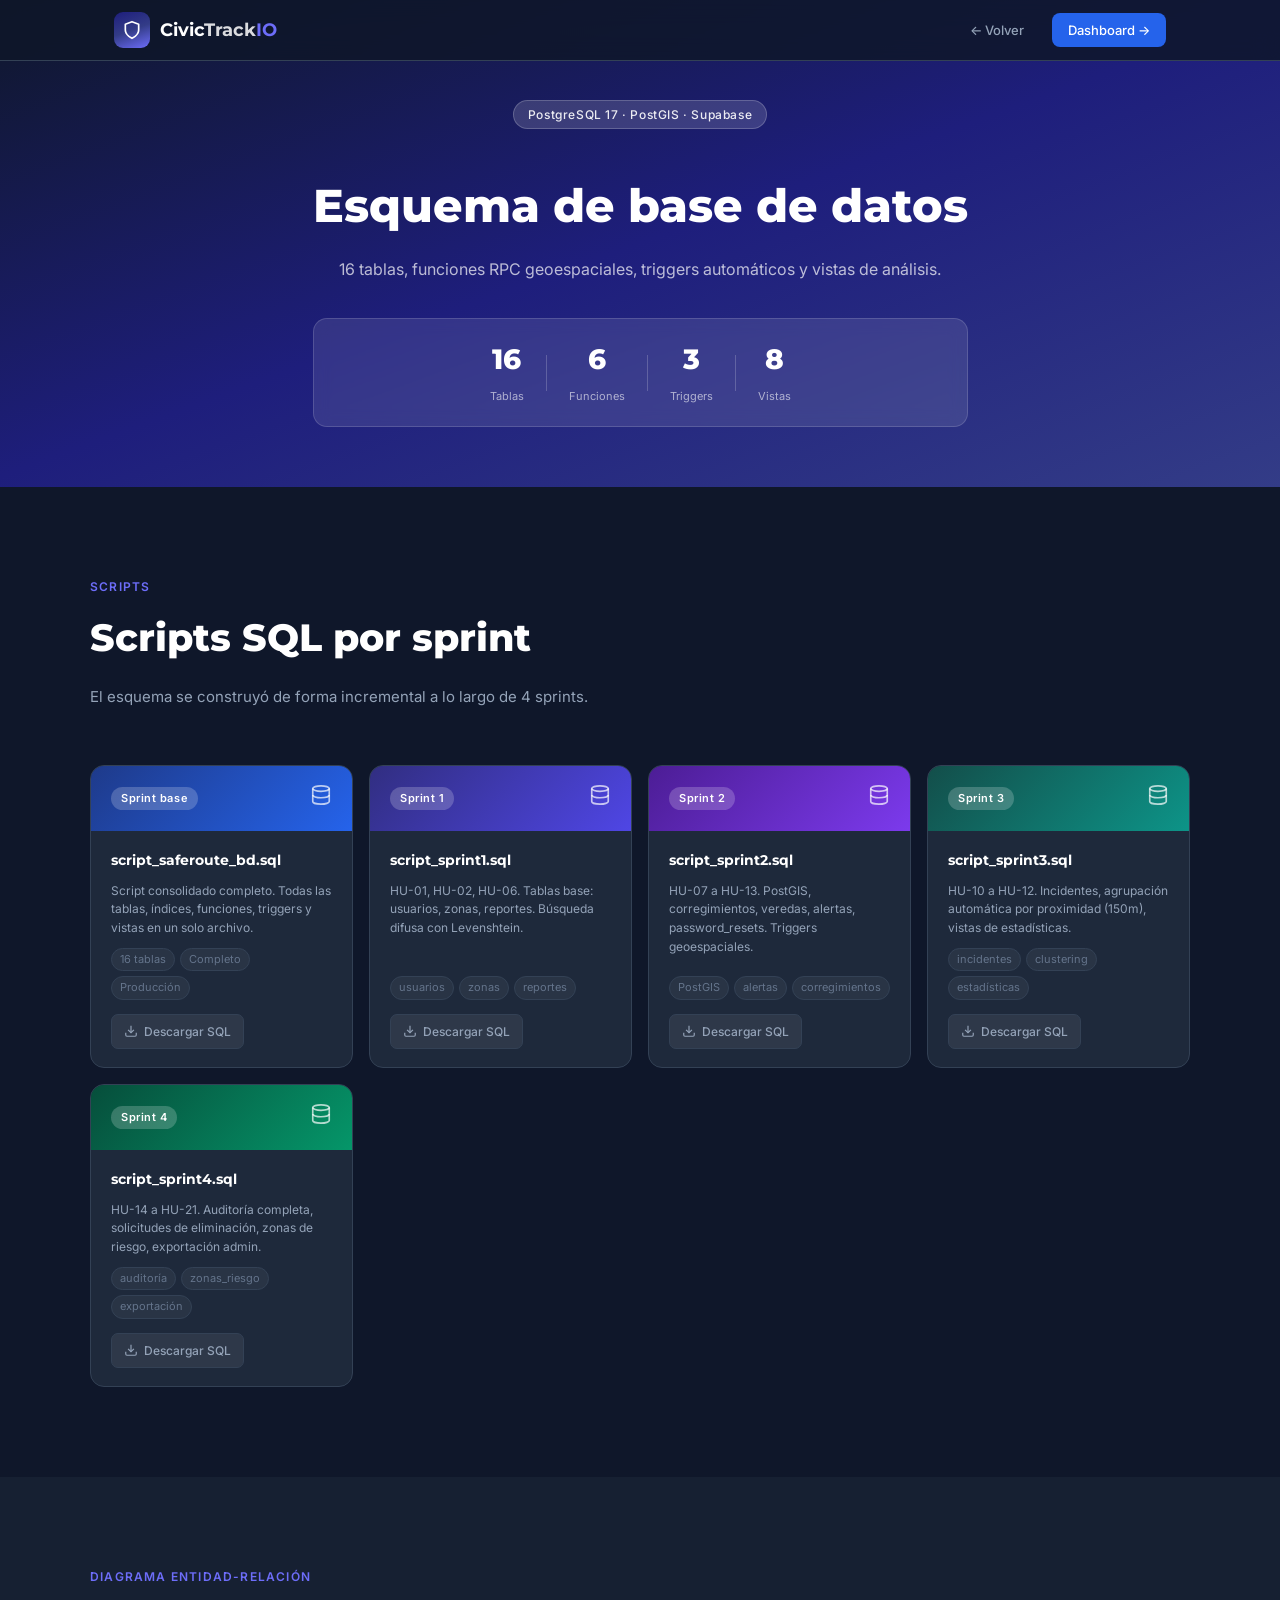
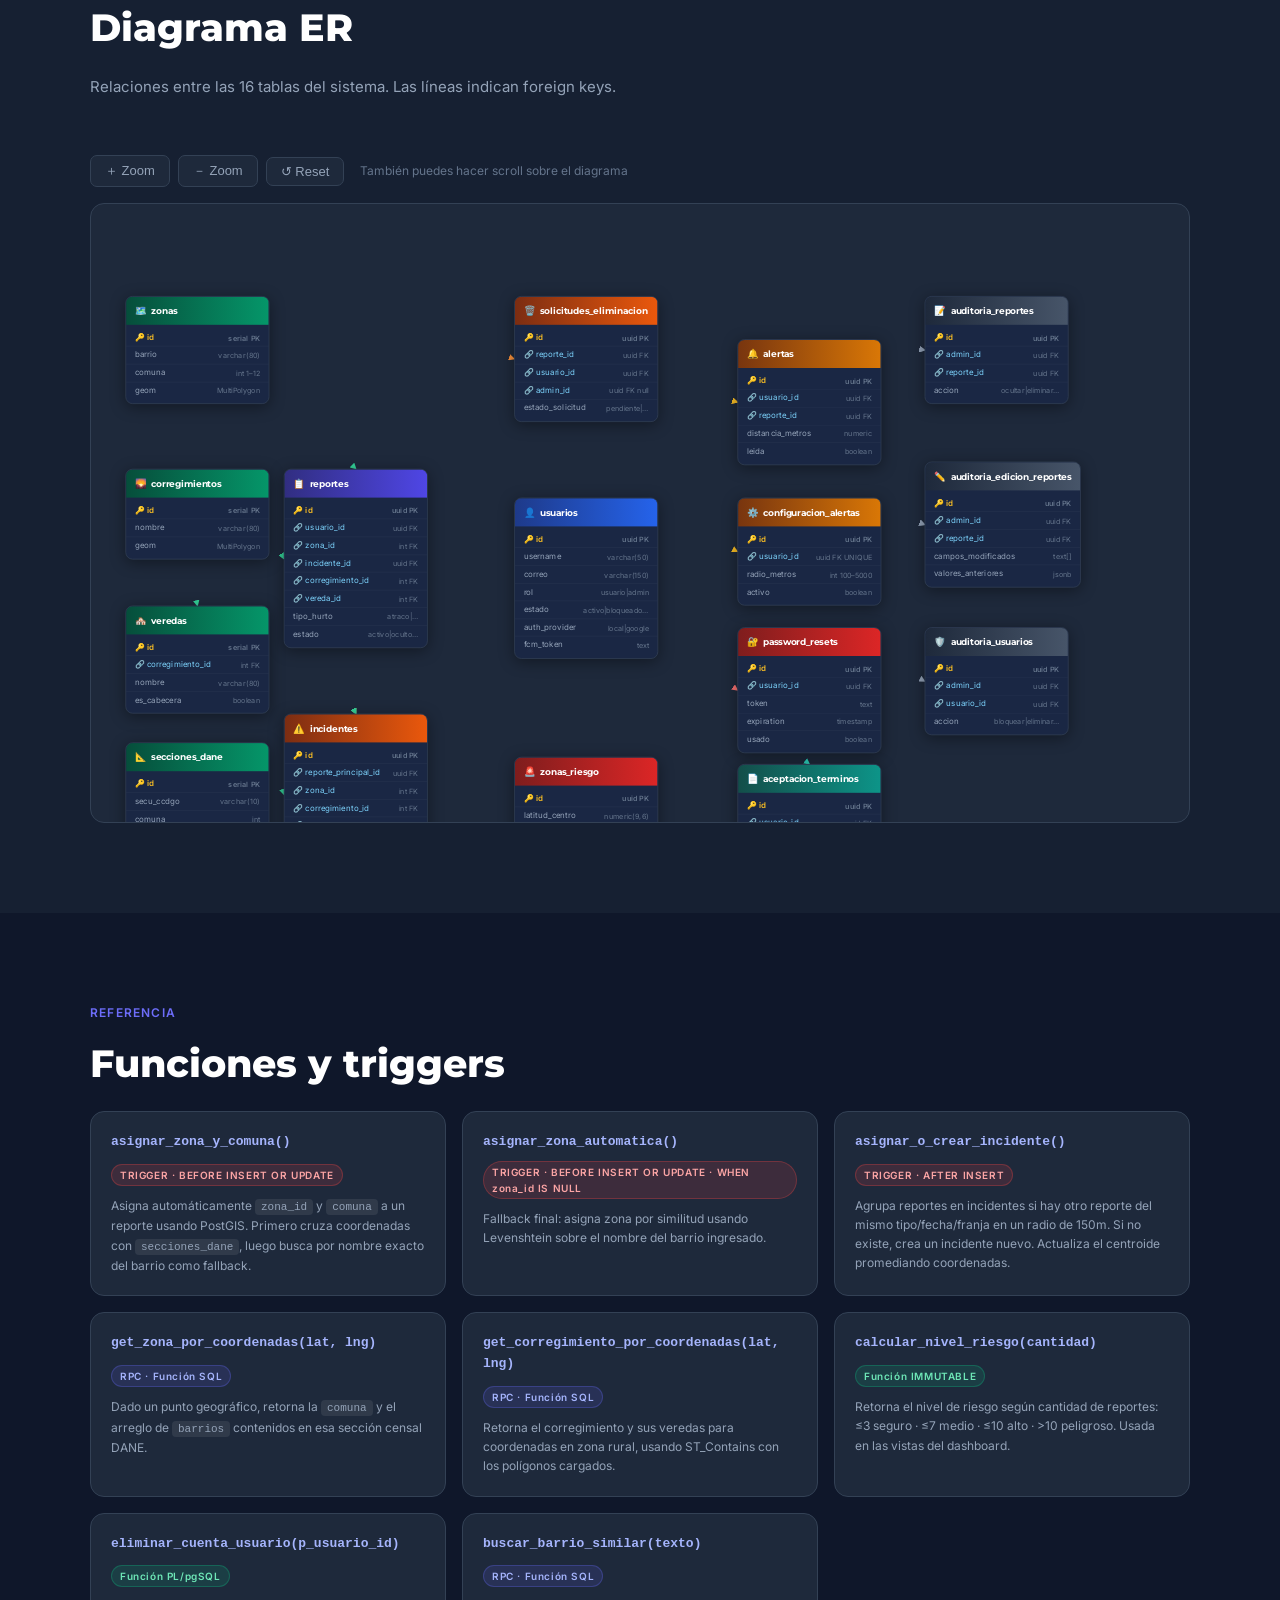
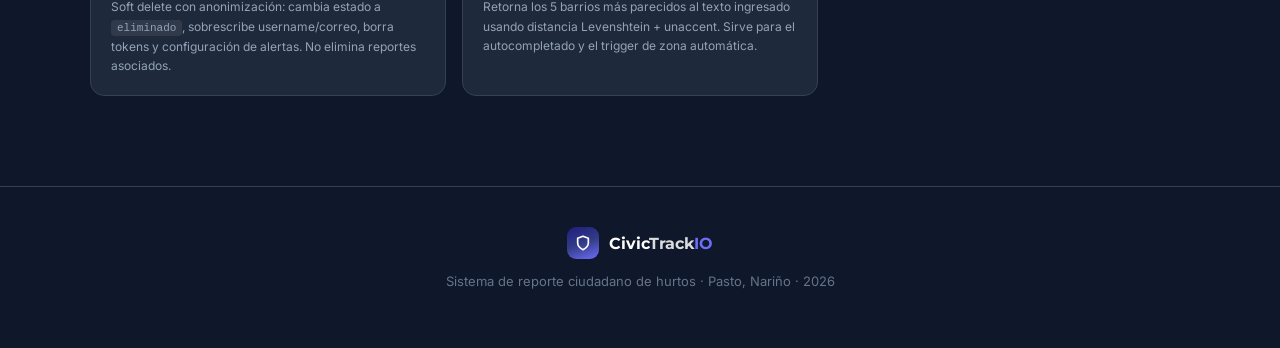
==== docs-site/db.html @ 42d25473 "Se realiza una página para documentación y manuales." ====
<!DOCTYPE html>
<html lang="es">
<head>
  <meta charset="UTF-8" />
  <meta name="viewport" content="width=device-width, initial-scale=1.0" />
  <title>Base de datos · CivicTrackIO</title>
  <link rel="preconnect" href="https://fonts.googleapis.com" />
  <link rel="preconnect" href="https://fonts.gstatic.com" crossorigin />
  <link href="https://fonts.googleapis.com/css2?family=Inter:wght@300;400;500;600;700&family=Montserrat:wght@600;700;800&display=swap" rel="stylesheet" />
  <link rel="stylesheet" href="style.css" />
  <link rel="stylesheet" href="db.css" />
</head>
<body>

  <nav class="nav">
    <div class="nav-inner">
      <div class="nav-brand">
        <div class="nav-logo-circle">
          <svg width="20" height="20" viewBox="0 0 24 24" fill="none" stroke="#fff" stroke-width="2" stroke-linecap="round" stroke-linejoin="round">
            <path d="M12 22s8-4 8-10V5l-8-3-8 3v7c0 6 8 10 8 10z"/>
          </svg>
        </div>
        <span class="nav-name">Civic<span class="nav-name-accent">Track</span><span class="nav-name-io">IO</span></span>
      </div>
      <div class="nav-links">
        <a href="index.html">← Volver</a>
        <a href="https://civictrackio.com" target="_blank" class="nav-btn">Dashboard →</a>
      </div>
    </div>
  </nav>

  <!-- HERO -->
  <section class="db-hero">
    <div class="db-hero-inner">
      <div class="hero-badge">PostgreSQL 17 · PostGIS · Supabase</div>
      <h1 class="db-hero-title">Esquema de base de datos</h1>
      <p class="db-hero-sub">16 tablas, funciones RPC geoespaciales, triggers automáticos y vistas de análisis.</p>
      <div class="db-hero-stats">
        <div class="db-stat"><span class="db-stat-num">16</span><span class="db-stat-label">Tablas</span></div>
        <div class="db-stat-div"></div>
        <div class="db-stat"><span class="db-stat-num">6</span><span class="db-stat-label">Funciones</span></div>
        <div class="db-stat-div"></div>
        <div class="db-stat"><span class="db-stat-num">3</span><span class="db-stat-label">Triggers</span></div>
        <div class="db-stat-div"></div>
        <div class="db-stat"><span class="db-stat-num">8</span><span class="db-stat-label">Vistas</span></div>
      </div>
    </div>
  </section>

  <!-- SCRIPTS SQL -->
  <section class="section">
    <div class="section-inner">
      <div class="section-label">Scripts</div>
      <h2 class="section-title">Scripts SQL por sprint</h2>
      <p class="section-sub">El esquema se construyó de forma incremental a lo largo de 4 sprints.</p>
      <div class="sql-grid">

        <div class="sql-card">
          <div class="sql-card-header sql-header-blue">
            <div class="sql-sprint-badge">Sprint base</div>
            <div class="sql-icon">
              <svg width="22" height="22" viewBox="0 0 24 24" fill="none" stroke="currentColor" stroke-width="1.8"><ellipse cx="12" cy="5" rx="9" ry="3"/><path d="M21 12c0 1.66-4 3-9 3s-9-1.34-9-3"/><path d="M3 5v14c0 1.66 4 3 9 3s9-1.34 9-3V5"/></svg>
            </div>
          </div>
          <div class="sql-card-body">
            <div class="sql-title">script_saferoute_bd.sql</div>
            <div class="sql-desc">Script consolidado completo. Todas las tablas, índices, funciones, triggers y vistas en un solo archivo.</div>
            <div class="sql-tags"><span>16 tablas</span><span>Completo</span><span>Producción</span></div>
            <a href="sql/script_saferoute_bd.sql" download class="sql-dl-btn">
              <svg width="14" height="14" viewBox="0 0 24 24" fill="none" stroke="currentColor" stroke-width="2"><path d="M21 15v4a2 2 0 0 1-2 2H5a2 2 0 0 1-2-2v-4"/><polyline points="7 10 12 15 17 10"/><line x1="12" y1="15" x2="12" y2="3"/></svg>
              Descargar SQL
            </a>
          </div>
        </div>

        <div class="sql-card">
          <div class="sql-card-header sql-header-indigo">
            <div class="sql-sprint-badge">Sprint 1</div>
            <div class="sql-icon">
              <svg width="22" height="22" viewBox="0 0 24 24" fill="none" stroke="currentColor" stroke-width="1.8"><ellipse cx="12" cy="5" rx="9" ry="3"/><path d="M21 12c0 1.66-4 3-9 3s-9-1.34-9-3"/><path d="M3 5v14c0 1.66 4 3 9 3s9-1.34 9-3V5"/></svg>
            </div>
          </div>
          <div class="sql-card-body">
            <div class="sql-title">script_sprint1.sql</div>
            <div class="sql-desc">HU-01, HU-02, HU-06. Tablas base: usuarios, zonas, reportes. Búsqueda difusa con Levenshtein.</div>
            <div class="sql-tags"><span>usuarios</span><span>zonas</span><span>reportes</span></div>
            <a href="sql/script_sprint1.sql" download class="sql-dl-btn">
              <svg width="14" height="14" viewBox="0 0 24 24" fill="none" stroke="currentColor" stroke-width="2"><path d="M21 15v4a2 2 0 0 1-2 2H5a2 2 0 0 1-2-2v-4"/><polyline points="7 10 12 15 17 10"/><line x1="12" y1="15" x2="12" y2="3"/></svg>
              Descargar SQL
            </a>
          </div>
        </div>

        <div class="sql-card">
          <div class="sql-card-header sql-header-violet">
            <div class="sql-sprint-badge">Sprint 2</div>
            <div class="sql-icon">
              <svg width="22" height="22" viewBox="0 0 24 24" fill="none" stroke="currentColor" stroke-width="1.8"><ellipse cx="12" cy="5" rx="9" ry="3"/><path d="M21 12c0 1.66-4 3-9 3s-9-1.34-9-3"/><path d="M3 5v14c0 1.66 4 3 9 3s9-1.34 9-3V5"/></svg>
            </div>
          </div>
          <div class="sql-card-body">
            <div class="sql-title">script_sprint2.sql</div>
            <div class="sql-desc">HU-07 a HU-13. PostGIS, corregimientos, veredas, alertas, password_resets. Triggers geoespaciales.</div>
            <div class="sql-tags"><span>PostGIS</span><span>alertas</span><span>corregimientos</span></div>
            <a href="sql/script_sprint2.sql" download class="sql-dl-btn">
              <svg width="14" height="14" viewBox="0 0 24 24" fill="none" stroke="currentColor" stroke-width="2"><path d="M21 15v4a2 2 0 0 1-2 2H5a2 2 0 0 1-2-2v-4"/><polyline points="7 10 12 15 17 10"/><line x1="12" y1="15" x2="12" y2="3"/></svg>
              Descargar SQL
            </a>
          </div>
        </div>

        <div class="sql-card">
          <div class="sql-card-header sql-header-teal">
            <div class="sql-sprint-badge">Sprint 3</div>
            <div class="sql-icon">
              <svg width="22" height="22" viewBox="0 0 24 24" fill="none" stroke="currentColor" stroke-width="1.8"><ellipse cx="12" cy="5" rx="9" ry="3"/><path d="M21 12c0 1.66-4 3-9 3s-9-1.34-9-3"/><path d="M3 5v14c0 1.66 4 3 9 3s9-1.34 9-3V5"/></svg>
            </div>
          </div>
          <div class="sql-card-body">
            <div class="sql-title">script_sprint3.sql</div>
            <div class="sql-desc">HU-10 a HU-12. Incidentes, agrupación automática por proximidad (150m), vistas de estadísticas.</div>
            <div class="sql-tags"><span>incidentes</span><span>clustering</span><span>estadísticas</span></div>
            <a href="sql/script_sprint3.sql" download class="sql-dl-btn">
              <svg width="14" height="14" viewBox="0 0 24 24" fill="none" stroke="currentColor" stroke-width="2"><path d="M21 15v4a2 2 0 0 1-2 2H5a2 2 0 0 1-2-2v-4"/><polyline points="7 10 12 15 17 10"/><line x1="12" y1="15" x2="12" y2="3"/></svg>
              Descargar SQL
            </a>
          </div>
        </div>

        <div class="sql-card">
          <div class="sql-card-header sql-header-green">
            <div class="sql-sprint-badge">Sprint 4</div>
            <div class="sql-icon">
              <svg width="22" height="22" viewBox="0 0 24 24" fill="none" stroke="currentColor" stroke-width="1.8"><ellipse cx="12" cy="5" rx="9" ry="3"/><path d="M21 12c0 1.66-4 3-9 3s-9-1.34-9-3"/><path d="M3 5v14c0 1.66 4 3 9 3s9-1.34 9-3V5"/></svg>
            </div>
          </div>
          <div class="sql-card-body">
            <div class="sql-title">script_sprint4.sql</div>
            <div class="sql-desc">HU-14 a HU-21. Auditoría completa, solicitudes de eliminación, zonas de riesgo, exportación admin.</div>
            <div class="sql-tags"><span>auditoría</span><span>zonas_riesgo</span><span>exportación</span></div>
            <a href="sql/script_sprint4.sql" download class="sql-dl-btn">
              <svg width="14" height="14" viewBox="0 0 24 24" fill="none" stroke="currentColor" stroke-width="2"><path d="M21 15v4a2 2 0 0 1-2 2H5a2 2 0 0 1-2-2v-4"/><polyline points="7 10 12 15 17 10"/><line x1="12" y1="15" x2="12" y2="3"/></svg>
              Descargar SQL
            </a>
          </div>
        </div>

      </div>
    </div>
  </section>

  <!-- DIAGRAMA ER -->
  <section class="section section-dark" id="diagrama">
    <div class="section-inner">
      <div class="section-label">Diagrama entidad-relación</div>
      <h2 class="section-title">Diagrama ER</h2>
      <p class="section-sub">Relaciones entre las 16 tablas del sistema. Las líneas indican foreign keys.</p>

      <div class="er-controls">
        <button class="er-btn" id="btn-zoom-in">＋ Zoom</button>
        <button class="er-btn" id="btn-zoom-out">－ Zoom</button>
        <button class="er-btn" id="btn-reset">↺ Reset</button>
        <span class="er-hint">También puedes hacer scroll sobre el diagrama</span>
      </div>

      <div class="er-viewport" id="er-viewport">
        <div class="er-canvas" id="er-canvas">

          <!-- SVG de relaciones (se dibuja desde JS) -->
          <svg class="er-svg" id="er-svg" width="1400" height="960"></svg>

          <!-- TABLAS -->

          <!-- usuarios (central) -->
          <div class="er-table" id="t-usuarios" style="left:560px;top:380px;">
            <div class="er-table-header er-blue">
              <span class="er-table-icon">👤</span>
              <span class="er-table-name">usuarios</span>
            </div>
            <div class="er-table-body">
              <div class="er-col er-pk">🔑 id <span class="er-type">uuid PK</span></div>
              <div class="er-col">username <span class="er-type">varchar(50)</span></div>
              <div class="er-col">correo <span class="er-type">varchar(150)</span></div>
              <div class="er-col">rol <span class="er-type">usuario|admin</span></div>
              <div class="er-col">estado <span class="er-type">activo|bloqueado…</span></div>
              <div class="er-col">auth_provider <span class="er-type">local|google</span></div>
              <div class="er-col">fcm_token <span class="er-type">text</span></div>
            </div>
          </div>

          <!-- reportes -->
          <div class="er-table" id="t-reportes" style="left:240px;top:340px;">
            <div class="er-table-header er-indigo">
              <span class="er-table-icon">📋</span>
              <span class="er-table-name">reportes</span>
            </div>
            <div class="er-table-body">
              <div class="er-col er-pk">🔑 id <span class="er-type">uuid PK</span></div>
              <div class="er-col er-fk">🔗 usuario_id <span class="er-type">uuid FK</span></div>
              <div class="er-col er-fk">🔗 zona_id <span class="er-type">int FK</span></div>
              <div class="er-col er-fk">🔗 incidente_id <span class="er-type">uuid FK</span></div>
              <div class="er-col er-fk">🔗 corregimiento_id <span class="er-type">int FK</span></div>
              <div class="er-col er-fk">🔗 vereda_id <span class="er-type">int FK</span></div>
              <div class="er-col">tipo_hurto <span class="er-type">atraco|…</span></div>
              <div class="er-col">estado <span class="er-type">activo|oculto…</span></div>
            </div>
          </div>

          <!-- zonas -->
          <div class="er-table" id="t-zonas" style="left:20px;top:100px;">
            <div class="er-table-header er-green">
              <span class="er-table-icon">🗺️</span>
              <span class="er-table-name">zonas</span>
            </div>
            <div class="er-table-body">
              <div class="er-col er-pk">🔑 id <span class="er-type">serial PK</span></div>
              <div class="er-col">barrio <span class="er-type">varchar(80)</span></div>
              <div class="er-col">comuna <span class="er-type">int 1–12</span></div>
              <div class="er-col">geom <span class="er-type">MultiPolygon</span></div>
            </div>
          </div>

          <!-- corregimientos -->
          <div class="er-table" id="t-corregimientos" style="left:20px;top:340px;">
            <div class="er-table-header er-green">
              <span class="er-table-icon">🌄</span>
              <span class="er-table-name">corregimientos</span>
            </div>
            <div class="er-table-body">
              <div class="er-col er-pk">🔑 id <span class="er-type">serial PK</span></div>
              <div class="er-col">nombre <span class="er-type">varchar(80)</span></div>
              <div class="er-col">geom <span class="er-type">MultiPolygon</span></div>
            </div>
          </div>

          <!-- veredas -->
          <div class="er-table" id="t-veredas" style="left:20px;top:530px;">
            <div class="er-table-header er-green">
              <span class="er-table-icon">🏘️</span>
              <span class="er-table-name">veredas</span>
            </div>
            <div class="er-table-body">
              <div class="er-col er-pk">🔑 id <span class="er-type">serial PK</span></div>
              <div class="er-col er-fk">🔗 corregimiento_id <span class="er-type">int FK</span></div>
              <div class="er-col">nombre <span class="er-type">varchar(80)</span></div>
              <div class="er-col">es_cabecera <span class="er-type">boolean</span></div>
            </div>
          </div>

          <!-- secciones_dane -->
          <div class="er-table" id="t-secciones" style="left:20px;top:720px;">
            <div class="er-table-header er-green">
              <span class="er-table-icon">📐</span>
              <span class="er-table-name">secciones_dane</span>
            </div>
            <div class="er-table-body">
              <div class="er-col er-pk">🔑 id <span class="er-type">serial PK</span></div>
              <div class="er-col">secu_ccdgo <span class="er-type">varchar(10)</span></div>
              <div class="er-col">comuna <span class="er-type">int</span></div>
              <div class="er-col">geom <span class="er-type">MultiPolygon</span></div>
            </div>
          </div>

          <!-- incidentes -->
          <div class="er-table" id="t-incidentes" style="left:240px;top:680px;">
            <div class="er-table-header er-orange">
              <span class="er-table-icon">⚠️</span>
              <span class="er-table-name">incidentes</span>
            </div>
            <div class="er-table-body">
              <div class="er-col er-pk">🔑 id <span class="er-type">uuid PK</span></div>
              <div class="er-col er-fk">🔗 reporte_principal_id <span class="er-type">uuid FK</span></div>
              <div class="er-col er-fk">🔗 zona_id <span class="er-type">int FK</span></div>
              <div class="er-col er-fk">🔗 corregimiento_id <span class="er-type">int FK</span></div>
              <div class="er-col er-fk">🔗 vereda_id <span class="er-type">int FK</span></div>
              <div class="er-col">tipo_hurto <span class="er-type">varchar(30)</span></div>
              <div class="er-col">cantidad_reportes <span class="er-type">int</span></div>
            </div>
          </div>

          <!-- alertas -->
          <div class="er-table" id="t-alertas" style="left:870px;top:160px;">
            <div class="er-table-header er-yellow">
              <span class="er-table-icon">🔔</span>
              <span class="er-table-name">alertas</span>
            </div>
            <div class="er-table-body">
              <div class="er-col er-pk">🔑 id <span class="er-type">uuid PK</span></div>
              <div class="er-col er-fk">🔗 usuario_id <span class="er-type">uuid FK</span></div>
              <div class="er-col er-fk">🔗 reporte_id <span class="er-type">uuid FK</span></div>
              <div class="er-col">distancia_metros <span class="er-type">numeric</span></div>
              <div class="er-col">leida <span class="er-type">boolean</span></div>
            </div>
          </div>

          <!-- configuracion_alertas -->
          <div class="er-table" id="t-config-alertas" style="left:870px;top:380px;">
            <div class="er-table-header er-yellow">
              <span class="er-table-icon">⚙️</span>
              <span class="er-table-name">configuracion_alertas</span>
            </div>
            <div class="er-table-body">
              <div class="er-col er-pk">🔑 id <span class="er-type">uuid PK</span></div>
              <div class="er-col er-fk">🔗 usuario_id <span class="er-type">uuid FK UNIQUE</span></div>
              <div class="er-col">radio_metros <span class="er-type">int 100–5000</span></div>
              <div class="er-col">activo <span class="er-type">boolean</span></div>
            </div>
          </div>

          <!-- password_resets -->
          <div class="er-table" id="t-pw-resets" style="left:870px;top:560px;">
            <div class="er-table-header er-red">
              <span class="er-table-icon">🔐</span>
              <span class="er-table-name">password_resets</span>
            </div>
            <div class="er-table-body">
              <div class="er-col er-pk">🔑 id <span class="er-type">uuid PK</span></div>
              <div class="er-col er-fk">🔗 usuario_id <span class="er-type">uuid FK</span></div>
              <div class="er-col">token <span class="er-type">text</span></div>
              <div class="er-col">expiration <span class="er-type">timestamp</span></div>
              <div class="er-col">usado <span class="er-type">boolean</span></div>
            </div>
          </div>

          <!-- auditoria_reportes -->
          <div class="er-table" id="t-audit-rep" style="left:1130px;top:100px;">
            <div class="er-table-header er-gray">
              <span class="er-table-icon">📝</span>
              <span class="er-table-name">auditoria_reportes</span>
            </div>
            <div class="er-table-body">
              <div class="er-col er-pk">🔑 id <span class="er-type">uuid PK</span></div>
              <div class="er-col er-fk">🔗 admin_id <span class="er-type">uuid FK</span></div>
              <div class="er-col er-fk">🔗 reporte_id <span class="er-type">uuid FK</span></div>
              <div class="er-col">accion <span class="er-type">ocultar|eliminar…</span></div>
            </div>
          </div>

          <!-- auditoria_edicion_reportes -->
          <div class="er-table" id="t-audit-edit" style="left:1130px;top:330px;">
            <div class="er-table-header er-gray">
              <span class="er-table-icon">✏️</span>
              <span class="er-table-name">auditoria_edicion_reportes</span>
            </div>
            <div class="er-table-body">
              <div class="er-col er-pk">🔑 id <span class="er-type">uuid PK</span></div>
              <div class="er-col er-fk">🔗 admin_id <span class="er-type">uuid FK</span></div>
              <div class="er-col er-fk">🔗 reporte_id <span class="er-type">uuid FK</span></div>
              <div class="er-col">campos_modificados <span class="er-type">text[]</span></div>
              <div class="er-col">valores_anteriores <span class="er-type">jsonb</span></div>
            </div>
          </div>

          <!-- auditoria_usuarios -->
          <div class="er-table" id="t-audit-usr" style="left:1130px;top:560px;">
            <div class="er-table-header er-gray">
              <span class="er-table-icon">🛡️</span>
              <span class="er-table-name">auditoria_usuarios</span>
            </div>
            <div class="er-table-body">
              <div class="er-col er-pk">🔑 id <span class="er-type">uuid PK</span></div>
              <div class="er-col er-fk">🔗 admin_id <span class="er-type">uuid FK</span></div>
              <div class="er-col er-fk">🔗 usuario_id <span class="er-type">uuid FK</span></div>
              <div class="er-col">accion <span class="er-type">bloquear|eliminar…</span></div>
            </div>
          </div>

          <!-- zonas_riesgo -->
          <div class="er-table" id="t-zonas-riesgo" style="left:560px;top:740px;">
            <div class="er-table-header er-red">
              <span class="er-table-icon">🚨</span>
              <span class="er-table-name">zonas_riesgo</span>
            </div>
            <div class="er-table-body">
              <div class="er-col er-pk">🔑 id <span class="er-type">uuid PK</span></div>
              <div class="er-col">latitud_centro <span class="er-type">numeric(9,6)</span></div>
              <div class="er-col">longitud_centro <span class="er-type">numeric(9,6)</span></div>
              <div class="er-col">nivel_riesgo <span class="er-type">seguro|medio|alto…</span></div>
              <div class="er-col">cantidad_reportes <span class="er-type">int</span></div>
              <div class="er-col">radio <span class="er-type">int (metros)</span></div>
            </div>
          </div>

          <!-- solicitudes_eliminacion -->
          <div class="er-table" id="t-solicitudes" style="left:560px;top:100px;">
            <div class="er-table-header er-orange">
              <span class="er-table-icon">🗑️</span>
              <span class="er-table-name">solicitudes_eliminacion</span>
            </div>
            <div class="er-table-body">
              <div class="er-col er-pk">🔑 id <span class="er-type">uuid PK</span></div>
              <div class="er-col er-fk">🔗 reporte_id <span class="er-type">uuid FK</span></div>
              <div class="er-col er-fk">🔗 usuario_id <span class="er-type">uuid FK</span></div>
              <div class="er-col er-fk">🔗 admin_id <span class="er-type">uuid FK null</span></div>
              <div class="er-col">estado_solicitud <span class="er-type">pendiente|…</span></div>
            </div>
          </div>

          <!-- aceptacion_terminos -->
          <div class="er-table" id="t-terminos" style="left:870px;top:750px;">
            <div class="er-table-header er-teal">
              <span class="er-table-icon">📄</span>
              <span class="er-table-name">aceptacion_terminos</span>
            </div>
            <div class="er-table-body">
              <div class="er-col er-pk">🔑 id <span class="er-type">uuid PK</span></div>
              <div class="er-col er-fk">🔗 usuario_id <span class="er-type">uuid FK</span></div>
              <div class="er-col">version_terminos <span class="er-type">varchar(10)</span></div>
              <div class="er-col">ip_origen <span class="er-type">varchar(45)</span></div>
            </div>
          </div>

        </div><!-- /er-canvas -->
      </div><!-- /er-viewport -->

    </div>
  </section>

  <!-- TABLAS DETALLE -->
  <section class="section">
    <div class="section-inner">
      <div class="section-label">Referencia</div>
      <h2 class="section-title">Funciones y triggers</h2>
      <div class="fn-grid">

        <div class="fn-card">
          <div class="fn-name">asignar_zona_y_comuna()</div>
          <div class="fn-type fn-trigger">TRIGGER · BEFORE INSERT OR UPDATE</div>
          <div class="fn-desc">Asigna automáticamente <code>zona_id</code> y <code>comuna</code> a un reporte usando PostGIS. Primero cruza coordenadas con <code>secciones_dane</code>, luego busca por nombre exacto del barrio como fallback.</div>
        </div>

        <div class="fn-card">
          <div class="fn-name">asignar_zona_automatica()</div>
          <div class="fn-type fn-trigger">TRIGGER · BEFORE INSERT OR UPDATE · WHEN zona_id IS NULL</div>
          <div class="fn-desc">Fallback final: asigna zona por similitud usando Levenshtein sobre el nombre del barrio ingresado.</div>
        </div>

        <div class="fn-card">
          <div class="fn-name">asignar_o_crear_incidente()</div>
          <div class="fn-type fn-trigger">TRIGGER · AFTER INSERT</div>
          <div class="fn-desc">Agrupa reportes en incidentes si hay otro reporte del mismo tipo/fecha/franja en un radio de 150m. Si no existe, crea un incidente nuevo. Actualiza el centroide promediando coordenadas.</div>
        </div>

        <div class="fn-card">
          <div class="fn-name">get_zona_por_coordenadas(lat, lng)</div>
          <div class="fn-type fn-rpc">RPC · Función SQL</div>
          <div class="fn-desc">Dado un punto geográfico, retorna la <code>comuna</code> y el arreglo de <code>barrios</code> contenidos en esa sección censal DANE.</div>
        </div>

        <div class="fn-card">
          <div class="fn-name">get_corregimiento_por_coordenadas(lat, lng)</div>
          <div class="fn-type fn-rpc">RPC · Función SQL</div>
          <div class="fn-desc">Retorna el corregimiento y sus veredas para coordenadas en zona rural, usando ST_Contains con los polígonos cargados.</div>
        </div>

        <div class="fn-card">
          <div class="fn-name">calcular_nivel_riesgo(cantidad)</div>
          <div class="fn-type fn-util">Función IMMUTABLE</div>
          <div class="fn-desc">Retorna el nivel de riesgo según cantidad de reportes: ≤3 seguro · ≤7 medio · ≤10 alto · &gt;10 peligroso. Usada en las vistas del dashboard.</div>
        </div>

        <div class="fn-card">
          <div class="fn-name">eliminar_cuenta_usuario(p_usuario_id)</div>
          <div class="fn-type fn-util">Función PL/pgSQL</div>
          <div class="fn-desc">Soft delete con anonimización: cambia estado a <code>eliminado</code>, sobrescribe username/correo, borra tokens y configuración de alertas. No elimina reportes asociados.</div>
        </div>

        <div class="fn-card">
          <div class="fn-name">buscar_barrio_similar(texto)</div>
          <div class="fn-type fn-rpc">RPC · Función SQL</div>
          <div class="fn-desc">Retorna los 5 barrios más parecidos al texto ingresado usando distancia Levenshtein + unaccent. Sirve para el autocompletado y el trigger de zona automática.</div>
        </div>

      </div>
    </div>
  </section>

  <footer class="footer">
    <div class="footer-inner">
      <div class="footer-brand">
        <div class="nav-logo-circle" style="width:32px;height:32px;">
          <svg width="16" height="16" viewBox="0 0 24 24" fill="none" stroke="#fff" stroke-width="2.5" stroke-linecap="round" stroke-linejoin="round">
            <path d="M12 22s8-4 8-10V5l-8-3-8 3v7c0 6 8 10 8 10z"/>
          </svg>
        </div>
        <span class="nav-name" style="font-size:16px;">Civic<span class="nav-name-accent">Track</span><span class="nav-name-io">IO</span></span>
      </div>
      <p class="footer-copy">Sistema de reporte ciudadano de hurtos · Pasto, Nariño · 2026</p>
    </div>
  </footer>

  <script src="db.js"></script>
</body>
</html>
---- docs-site/style.css ----
/* ── Reset & base ── */
*, *::before, *::after { box-sizing: border-box; margin: 0; padding: 0; }

:root {
  --gradient: linear-gradient(160deg, #1E1E7C, #333C87, #6D6DF9);
  --blue:     #2563EB;
  --blue-dark:#1E3A8A;
  --indigo:   #4F46E5;
  --violet:   #7C3AED;
  --green:    #059669;
  --bg:       #0F172A;
  --bg-card:  #1E293B;
  --bg-card2: #162032;
  --border:   #334155;
  --text:     #F1F5F9;
  --text-sub: #94A3B8;
  --text-muted: #64748B;
  --radius:   14px;
  --font-title: 'Montserrat', sans-serif;
  --font-body:  'Inter', sans-serif;
}

html { scroll-behavior: smooth; }

body {
  font-family: var(--font-body);
  background: var(--bg);
  color: var(--text);
  line-height: 1.6;
  -webkit-font-smoothing: antialiased;
}

a { text-decoration: none; color: inherit; }
code { font-family: 'Courier New', monospace; font-size: 0.85em; background: rgba(255,255,255,0.08); padding: 2px 6px; border-radius: 4px; }

/* ── NAV ── */
.nav {
  position: fixed; top: 0; left: 0; right: 0; z-index: 100;
  background: rgba(15, 23, 42, 0.85);
  backdrop-filter: blur(12px);
  border-bottom: 1px solid var(--border);
}
.nav-inner {
  max-width: 1100px; margin: 0 auto;
  display: flex; align-items: center; justify-content: space-between;
  padding: 0 24px; height: 60px;
}
.nav-brand { display: flex; align-items: center; gap: 10px; }
.nav-logo-circle {
  width: 36px; height: 36px; border-radius: 9px;
  background: var(--gradient);
  display: flex; align-items: center; justify-content: center;
  flex-shrink: 0;
}
.nav-name {
  font-family: var(--font-title);
  font-weight: 700; font-size: 18px; color: #fff;
}
.nav-name-accent { color: rgba(255,255,255,0.85); }
.nav-name-io { color: #6D6DF9; }

.nav-links { display: flex; align-items: center; gap: 28px; }
.nav-links a {
  font-size: 13px; font-weight: 500; color: var(--text-sub);
  transition: color 0.2s;
}
.nav-links a:hover { color: #fff; }
.nav-btn {
  background: var(--blue); color: #fff !important;
  padding: 7px 16px; border-radius: 8px;
  font-size: 13px; font-weight: 600;
  transition: background 0.2s !important;
}
.nav-btn:hover { background: var(--blue-dark) !important; }

/* ── HERO ── */
.hero {
  min-height: 100vh;
  background: var(--gradient);
  display: flex; align-items: center; justify-content: center;
  position: relative; overflow: hidden;
  padding: 100px 24px 80px;
}
.hero-deco {
  position: absolute; border-radius: 50%;
  border: 1px solid rgba(255,255,255,0.07);
  pointer-events: none;
}
.hero-deco-1 { width: 500px; height: 500px; top: -150px; left: -150px; }
.hero-deco-2 { width: 350px; height: 350px; bottom: -100px; right: -100px; }
.hero-deco-3 { width: 200px; height: 200px; top: 40%; right: 10%; }

.hero-inner {
  position: relative; z-index: 1;
  max-width: 760px; text-align: center;
}
.hero-badge {
  display: inline-block;
  background: rgba(255,255,255,0.15);
  border: 1px solid rgba(255,255,255,0.2);
  color: rgba(255,255,255,0.9);
  font-size: 12px; font-weight: 500;
  padding: 4px 14px; border-radius: 99px;
  margin-bottom: 24px; letter-spacing: 0.05em;
}
.hero-title {
  font-family: var(--font-title);
  font-size: clamp(36px, 5vw, 58px);
  font-weight: 800; color: #fff;
  line-height: 1.15; margin-bottom: 20px;
}
.hero-sub {
  font-size: 17px; color: rgba(255,255,255,0.75);
  max-width: 560px; margin: 0 auto 36px;
  line-height: 1.6;
}
.hero-actions { display: flex; gap: 12px; justify-content: center; flex-wrap: wrap; margin-bottom: 56px; }

.btn-primary {
  background: #fff; color: #1E1E7C;
  font-family: var(--font-title); font-weight: 700; font-size: 14px;
  padding: 12px 28px; border-radius: 10px;
  transition: transform 0.2s, box-shadow 0.2s;
  box-shadow: 0 4px 20px rgba(0,0,0,0.2);
}
.btn-primary:hover { transform: translateY(-2px); box-shadow: 0 8px 28px rgba(0,0,0,0.3); }

.btn-ghost {
  background: rgba(255,255,255,0.12);
  border: 1px solid rgba(255,255,255,0.25);
  color: #fff;
  font-family: var(--font-title); font-weight: 600; font-size: 14px;
  padding: 12px 28px; border-radius: 10px;
  transition: background 0.2s;
}
.btn-ghost:hover { background: rgba(255,255,255,0.2); }

.hero-stats {
  display: flex; align-items: center; justify-content: center;
  gap: 0; flex-wrap: wrap;
  background: rgba(255,255,255,0.1);
  border: 1px solid rgba(255,255,255,0.15);
  border-radius: 16px; padding: 20px 32px;
  backdrop-filter: blur(8px);
}
.hero-stat { text-align: center; padding: 0 28px; }
.hero-stat-num {
  font-family: var(--font-title); font-size: 32px; font-weight: 800; color: #fff;
  display: block;
}
.hero-stat-label { font-size: 12px; color: rgba(255,255,255,0.65); font-weight: 400; }
.hero-stat-divider { width: 1px; height: 40px; background: rgba(255,255,255,0.2); }

/* ── SECTIONS ── */
.section { padding: 90px 24px; }
.section-dark { background: var(--bg-card2); }
.section-inner { max-width: 1100px; margin: 0 auto; }

.section-label {
  font-size: 12px; font-weight: 600; letter-spacing: 0.1em;
  color: #6D6DF9; text-transform: uppercase; margin-bottom: 12px;
}
.section-title {
  font-family: var(--font-title); font-size: clamp(26px, 3.5vw, 38px);
  font-weight: 800; color: #fff; margin-bottom: 16px;
}
.section-sub {
  font-size: 15px; color: var(--text-sub);
  max-width: 580px; margin-bottom: 56px; line-height: 1.6;
}

/* ── ARCH DIAGRAM ── */
.arch-diagram {
  display: flex; align-items: stretch; gap: 0;
  margin-bottom: 48px; flex-wrap: wrap; justify-content: center;
}
.arch-node {
  flex: 1; min-width: 240px; max-width: 300px;
  background: var(--bg-card); border-radius: var(--radius);
  padding: 28px 24px; border: 1px solid var(--border);
  transition: transform 0.2s, box-shadow 0.2s;
}
.arch-node:hover { transform: translateY(-4px); box-shadow: 0 12px 32px rgba(0,0,0,0.3); }

.arch-node-blue  { border-top: 3px solid var(--blue); }
.arch-node-indigo{ border-top: 3px solid var(--indigo); }
.arch-node-violet{ border-top: 3px solid var(--violet); }

.arch-node-icon {
  width: 52px; height: 52px; border-radius: 12px;
  display: flex; align-items: center; justify-content: center;
  margin-bottom: 16px;
}
.arch-node-blue   .arch-node-icon { background: rgba(37,99,235,0.15); color: #60A5FA; }
.arch-node-indigo .arch-node-icon { background: rgba(79,70,229,0.15); color: #A5B4FC; }
.arch-node-violet .arch-node-icon { background: rgba(124,58,237,0.15); color: #C4B5FD; }

.arch-node-title { font-family: var(--font-title); font-size: 17px; font-weight: 700; color: #fff; margin-bottom: 4px; }
.arch-node-tech  { font-size: 12px; color: var(--text-muted); margin-bottom: 12px; }
.arch-node-desc  { font-size: 13px; color: var(--text-sub); line-height: 1.55; margin-bottom: 16px; }
.arch-node-tags  { display: flex; flex-wrap: wrap; gap: 6px; }
.arch-node-tags span {
  font-size: 11px; font-weight: 500; color: var(--text-sub);
  background: rgba(255,255,255,0.06); border: 1px solid var(--border);
  padding: 3px 9px; border-radius: 99px;
}

.arch-arrow {
  display: flex; flex-direction: column;
  align-items: center; justify-content: center;
  padding: 0 8px; gap: 8px; color: var(--text-muted);
  font-size: 11px; font-weight: 500; text-align: center;
  min-width: 64px;
}
.arch-arrow-line {
  flex: 1; width: 1px; background: var(--border); min-height: 30px;
}
.arch-arrow-label { line-height: 1.4; }

/* Servicios externos */
.services-row {
  display: grid; grid-template-columns: repeat(auto-fit, minmax(220px, 1fr));
  gap: 14px;
}
.service-card {
  display: flex; align-items: flex-start; gap: 14px;
  background: var(--bg-card); border: 1px solid var(--border);
  border-radius: var(--radius); padding: 18px 20px;
}
.service-icon {
  width: 38px; height: 38px; border-radius: 10px; flex-shrink: 0;
  display: flex; align-items: center; justify-content: center;
}
.service-icon-green  { background: rgba(5,150,105,0.15); color: #34D399; }
.service-icon-orange { background: rgba(249,115,22,0.15); color: #FB923C; }
.service-icon-blue   { background: rgba(37,99,235,0.15);  color: #60A5FA; }
.service-icon-purple { background: rgba(124,58,237,0.15); color: #C4B5FD; }
.service-name { font-size: 14px; font-weight: 600; color: #fff; margin-bottom: 4px; }
.service-desc { font-size: 12px; color: var(--text-sub); line-height: 1.5; }

/* ── STACK ── */
.stack-grid {
  display: grid; grid-template-columns: repeat(auto-fit, minmax(220px, 1fr));
  gap: 20px;
}
.stack-group {
  background: var(--bg-card); border: 1px solid var(--border);
  border-radius: var(--radius); padding: 24px;
}
.stack-group-title {
  font-family: var(--font-title); font-size: 14px; font-weight: 700;
  color: #fff; margin-bottom: 16px;
  padding-bottom: 12px; border-bottom: 1px solid var(--border);
}
.stack-items { display: flex; flex-direction: column; gap: 10px; }
.stack-item {
  display: flex; align-items: center; gap: 10px;
  font-size: 13px; color: var(--text-sub);
}
.stack-dot {
  width: 7px; height: 7px; border-radius: 50%; flex-shrink: 0;
}
.stack-dot-blue   { background: #60A5FA; }
.stack-dot-indigo { background: #A5B4FC; }
.stack-dot-violet { background: #C4B5FD; }
.stack-dot-green  { background: #34D399; }

/* ── MANUALS GRID ── */
.manuals-grid {
  display: grid; grid-template-columns: repeat(auto-fit, minmax(260px, 1fr));
  gap: 20px;
}
.manual-card {
  background: var(--bg-card); border: 1px solid var(--border);
  border-radius: var(--radius); overflow: hidden;
  transition: transform 0.2s, box-shadow 0.2s;
  display: flex; flex-direction: column;
}
.manual-card:hover { transform: translateY(-4px); box-shadow: 0 16px 40px rgba(0,0,0,0.4); }

.manual-card-header {
  padding: 28px 24px 24px;
  display: flex; flex-direction: column; gap: 14px;
}
.manual-header-blue   { background: linear-gradient(135deg, #1E3A8A, #2563EB); }
.manual-header-indigo { background: linear-gradient(135deg, #312E81, #4F46E5); }
.manual-header-violet { background: linear-gradient(135deg, #4C1D95, #7C3AED); }
.manual-header-green  { background: linear-gradient(135deg, #064E3B, #059669); }

.manual-icon {
  width: 52px; height: 52px; border-radius: 12px;
  background: rgba(255,255,255,0.15);
  display: flex; align-items: center; justify-content: center;
  color: #fff;
}
.manual-badge {
  display: inline-block;
  background: rgba(255,255,255,0.2); color: #fff;
  font-size: 11px; font-weight: 600; letter-spacing: 0.05em;
  padding: 3px 12px; border-radius: 99px;
  width: fit-content;
}

.manual-card-body { padding: 24px; flex: 1; display: flex; flex-direction: column; }
.manual-title {
  font-family: var(--font-title); font-size: 16px; font-weight: 700;
  color: #fff; margin-bottom: 10px; line-height: 1.35;
}
.manual-desc { font-size: 13px; color: var(--text-sub); line-height: 1.55; margin-bottom: 18px; }
.manual-topics {
  list-style: none; display: flex; flex-direction: column; gap: 7px;
  margin-bottom: 24px; flex: 1;
}
.manual-topics li {
  font-size: 12px; color: var(--text-muted);
  padding-left: 16px; position: relative;
}
.manual-topics li::before {
  content: '→'; position: absolute; left: 0;
  color: #6D6DF9; font-size: 11px;
}

.manual-actions { display: flex; gap: 10px; }
.manual-btn-view {
  flex: 1; text-align: center;
  background: var(--blue); color: #fff;
  font-size: 13px; font-weight: 600;
  padding: 9px 0; border-radius: 8px;
  transition: background 0.2s;
}
.manual-btn-view:hover { background: var(--blue-dark); }
.manual-btn-dl {
  display: flex; align-items: center; gap: 6px;
  background: rgba(255,255,255,0.07);
  border: 1px solid var(--border); color: var(--text-sub);
  font-size: 13px; font-weight: 500;
  padding: 9px 14px; border-radius: 8px;
  transition: background 0.2s, color 0.2s;
}
.manual-btn-dl:hover { background: rgba(255,255,255,0.12); color: #fff; }

/* ── FOOTER ── */
.footer {
  border-top: 1px solid var(--border);
  padding: 40px 24px; text-align: center;
}
.footer-inner { max-width: 1100px; margin: 0 auto; }
.footer-brand {
  display: flex; align-items: center; justify-content: center;
  gap: 10px; margin-bottom: 12px;
}
.footer-copy { font-size: 13px; color: var(--text-muted); margin-bottom: 16px; }
.footer-links { display: flex; align-items: center; justify-content: center; gap: 12px; }
.footer-links a { font-size: 13px; color: var(--text-sub); transition: color 0.2s; }
.footer-links a:hover { color: #fff; }
.footer-links span { color: var(--border); }

/* ── Responsive ── */
@media (max-width: 768px) {
  .nav-links a:not(.nav-btn) { display: none; }
  .hero-stats { gap: 8px; padding: 16px 20px; }
  .hero-stat { padding: 0 16px; }
  .hero-stat-divider { height: 30px; }
  .arch-diagram { flex-direction: column; align-items: center; }
  .arch-arrow { flex-direction: row; min-width: auto; padding: 8px 0; }
  .arch-arrow-line { flex: 1; height: 1px; width: auto; min-height: auto; }
}

/* ── DB Entry Card ── */
.db-entry-card {
  display: flex; align-items: center; justify-content: space-between;
  background: var(--bg-card); border: 1px solid var(--border);
  border-radius: var(--radius); padding: 28px 32px;
  text-decoration: none; color: inherit;
  transition: transform 0.2s, box-shadow 0.2s, border-color 0.2s;
  flex-wrap: wrap; gap: 20px;
}
.db-entry-card:hover {
  transform: translateY(-3px);
  box-shadow: 0 16px 40px rgba(0,0,0,0.35);
  border-color: #4F46E5;
}
.db-entry-left { display: flex; align-items: center; gap: 20px; }
.db-entry-icon {
  width: 64px; height: 64px; border-radius: 14px; flex-shrink: 0;
  background: linear-gradient(135deg,#1E3A8A,#4F46E5);
  display: flex; align-items: center; justify-content: center;
  color: #fff;
}
.db-entry-title {
  font-family: var(--font-title); font-size: 17px; font-weight: 700;
  color: #fff; margin-bottom: 5px;
}
.db-entry-sub { font-size: 13px; color: var(--text-sub); margin-bottom: 12px; }
.db-entry-tags { display: flex; flex-wrap: wrap; gap: 6px; }
.db-entry-tags span {
  font-size: 11px; font-weight: 500; color: var(--text-sub);
  background: rgba(255,255,255,0.06); border: 1px solid var(--border);
  padding: 3px 10px; border-radius: 99px;
}
.db-entry-arrow {
  font-family: var(--font-title); font-size: 14px; font-weight: 600;
  color: #6D6DF9; white-space: nowrap;
}
---- docs-site/db.css ----
/* ── DB Page Styles ── */

/* Hero */
.db-hero {
  min-height: 40vh;
  background: linear-gradient(160deg, #0f172a, #1e1e7c, #333c87);
  display: flex; align-items: center; justify-content: center;
  padding: 100px 24px 60px;
  text-align: center;
}
.db-hero-inner { max-width: 700px; }
.db-hero-title {
  font-family: var(--font-title);
  font-size: clamp(28px, 4vw, 46px);
  font-weight: 800; color: #fff;
  margin: 16px 0 14px;
}
.db-hero-sub { font-size: 16px; color: rgba(255,255,255,0.7); margin-bottom: 36px; }
.db-hero-stats {
  display: flex; align-items: center; justify-content: center; flex-wrap: wrap;
  background: rgba(255,255,255,0.1);
  border: 1px solid rgba(255,255,255,0.15);
  border-radius: 14px; padding: 18px 28px;
  backdrop-filter: blur(8px); gap: 0;
}
.db-stat { text-align: center; padding: 0 22px; }
.db-stat-num { display: block; font-family: var(--font-title); font-size: 28px; font-weight: 800; color: #fff; }
.db-stat-label { font-size: 11px; color: rgba(255,255,255,0.6); }
.db-stat-div { width: 1px; height: 36px; background: rgba(255,255,255,0.2); }

/* SQL Cards */
.sql-grid {
  display: grid;
  grid-template-columns: repeat(auto-fill, minmax(240px, 1fr));
  gap: 16px;
}
.sql-card {
  background: var(--bg-card); border: 1px solid var(--border);
  border-radius: var(--radius); overflow: hidden;
  display: flex; flex-direction: column;
  transition: transform 0.2s, box-shadow 0.2s;
}
.sql-card:hover { transform: translateY(-3px); box-shadow: 0 12px 32px rgba(0,0,0,0.35); }
.sql-card-header {
  padding: 18px 20px;
  display: flex; align-items: center; justify-content: space-between;
}
.sql-header-blue   { background: linear-gradient(135deg,#1E3A8A,#2563EB); }
.sql-header-indigo { background: linear-gradient(135deg,#312E81,#4F46E5); }
.sql-header-violet { background: linear-gradient(135deg,#4C1D95,#7C3AED); }
.sql-header-teal   { background: linear-gradient(135deg,#134E4A,#0D9488); }
.sql-header-green  { background: linear-gradient(135deg,#064E3B,#059669); }
.sql-sprint-badge {
  background: rgba(255,255,255,0.2); color: #fff;
  font-size: 11px; font-weight: 600; letter-spacing: 0.05em;
  padding: 3px 10px; border-radius: 99px;
}
.sql-icon { color: rgba(255,255,255,0.7); }
.sql-card-body { padding: 18px 20px; flex: 1; display: flex; flex-direction: column; gap: 10px; }
.sql-title { font-family: var(--font-title); font-size: 14px; font-weight: 700; color: #fff; }
.sql-desc { font-size: 12px; color: var(--text-sub); line-height: 1.55; flex: 1; }
.sql-tags { display: flex; flex-wrap: wrap; gap: 5px; }
.sql-tags span {
  font-size: 11px; color: var(--text-muted);
  background: rgba(255,255,255,0.05); border: 1px solid var(--border);
  padding: 2px 8px; border-radius: 99px;
}
.sql-dl-btn {
  display: flex; align-items: center; gap: 6px; width: fit-content;
  background: rgba(255,255,255,0.07); border: 1px solid var(--border);
  color: var(--text-sub); font-size: 12px; font-weight: 500;
  padding: 7px 12px; border-radius: 7px; text-decoration: none;
  transition: background 0.2s, color 0.2s; margin-top: 4px;
}
.sql-dl-btn:hover { background: rgba(255,255,255,0.13); color: #fff; }

/* ── ER Diagram ── */
.er-controls {
  display: flex; align-items: center; gap: 8px; margin-bottom: 16px; flex-wrap: wrap;
}
.er-btn {
  background: var(--bg-card); border: 1px solid var(--border);
  color: var(--text-sub); font-size: 13px; font-weight: 500;
  padding: 6px 14px; border-radius: 7px; cursor: pointer;
  transition: background 0.2s, color 0.2s;
}
.er-btn:hover { background: rgba(255,255,255,0.1); color: #fff; }
.er-hint { font-size: 12px; color: var(--text-muted); margin-left: 8px; }

.er-viewport {
  width: 100%; height: 620px;
  overflow: hidden; position: relative;
  background: var(--bg-card); border: 1px solid var(--border);
  border-radius: var(--radius); cursor: grab;
}
.er-viewport:active { cursor: grabbing; }
.er-canvas {
  position: relative;
  width: 1400px; height: 960px;
  transform-origin: 0 0;
  user-select: none;
}
.er-svg {
  position: absolute; top: 0; left: 0;
  width: 1400px; height: 960px;
  pointer-events: none; overflow: visible;
}

/* ER Tables */
.er-table {
  position: absolute;
  background: #1a2744;
  border: 1px solid var(--border);
  border-radius: 10px; overflow: hidden;
  min-width: 200px; max-width: 240px;
  box-shadow: 0 4px 20px rgba(0,0,0,0.4);
  font-size: 11.5px;
}
.er-table-header {
  display: flex; align-items: center; gap: 7px;
  padding: 9px 12px; font-weight: 700; color: #fff;
  font-family: var(--font-title); font-size: 12px;
}
.er-table-icon { font-size: 13px; }
.er-table-name { font-size: 12px; }

/* Header colors */
.er-blue   { background: linear-gradient(90deg,#1e3a8a,#2563eb); }
.er-indigo { background: linear-gradient(90deg,#312e81,#4f46e5); }
.er-green  { background: linear-gradient(90deg,#064e3b,#059669); }
.er-orange { background: linear-gradient(90deg,#7c2d12,#ea580c); }
.er-yellow { background: linear-gradient(90deg,#78350f,#d97706); }
.er-red    { background: linear-gradient(90deg,#7f1d1d,#dc2626); }
.er-gray   { background: linear-gradient(90deg,#1e293b,#475569); }
.er-teal   { background: linear-gradient(90deg,#134e4a,#0d9488); }

.er-table-body { padding: 6px 0; }
.er-col {
  display: flex; justify-content: space-between; align-items: center;
  padding: 3px 12px; color: var(--text-sub); font-size: 11px;
  border-bottom: 1px solid rgba(255,255,255,0.04);
}
.er-col:last-child { border-bottom: none; }
.er-pk { color: #fbbf24; font-weight: 600; }
.er-fk { color: #7dd3fc; }
.er-type { color: var(--text-muted); font-size: 10px; text-align: right; margin-left: 6px; flex-shrink: 0; }

/* Functions grid */
.fn-grid {
  display: grid;
  grid-template-columns: repeat(auto-fill, minmax(300px, 1fr));
  gap: 16px;
}
.fn-card {
  background: var(--bg-card); border: 1px solid var(--border);
  border-radius: var(--radius); padding: 20px;
}
.fn-name {
  font-family: 'Courier New', monospace;
  font-size: 13px; font-weight: 700; color: #a5b4fc;
  margin-bottom: 8px;
}
.fn-type {
  display: inline-block; font-size: 10px; font-weight: 600;
  letter-spacing: 0.06em; padding: 2px 8px; border-radius: 99px;
  margin-bottom: 10px;
}
.fn-trigger { background: rgba(239,68,68,0.15); color: #fca5a5; border: 1px solid rgba(239,68,68,0.3); }
.fn-rpc     { background: rgba(99,102,241,0.15); color: #a5b4fc; border: 1px solid rgba(99,102,241,0.3); }
.fn-util    { background: rgba(16,185,129,0.15); color: #6ee7b7; border: 1px solid rgba(16,185,129,0.3); }
.fn-desc { font-size: 12px; color: var(--text-sub); line-height: 1.6; }
.fn-desc code { font-size: 11px; }

/* Responsive */
@media (max-width: 768px) {
  .db-hero-stats { gap: 8px; padding: 14px 16px; }
  .db-stat { padding: 0 14px; }
  .er-viewport { height: 400px; }
  .db-stat-div { height: 28px; }
}
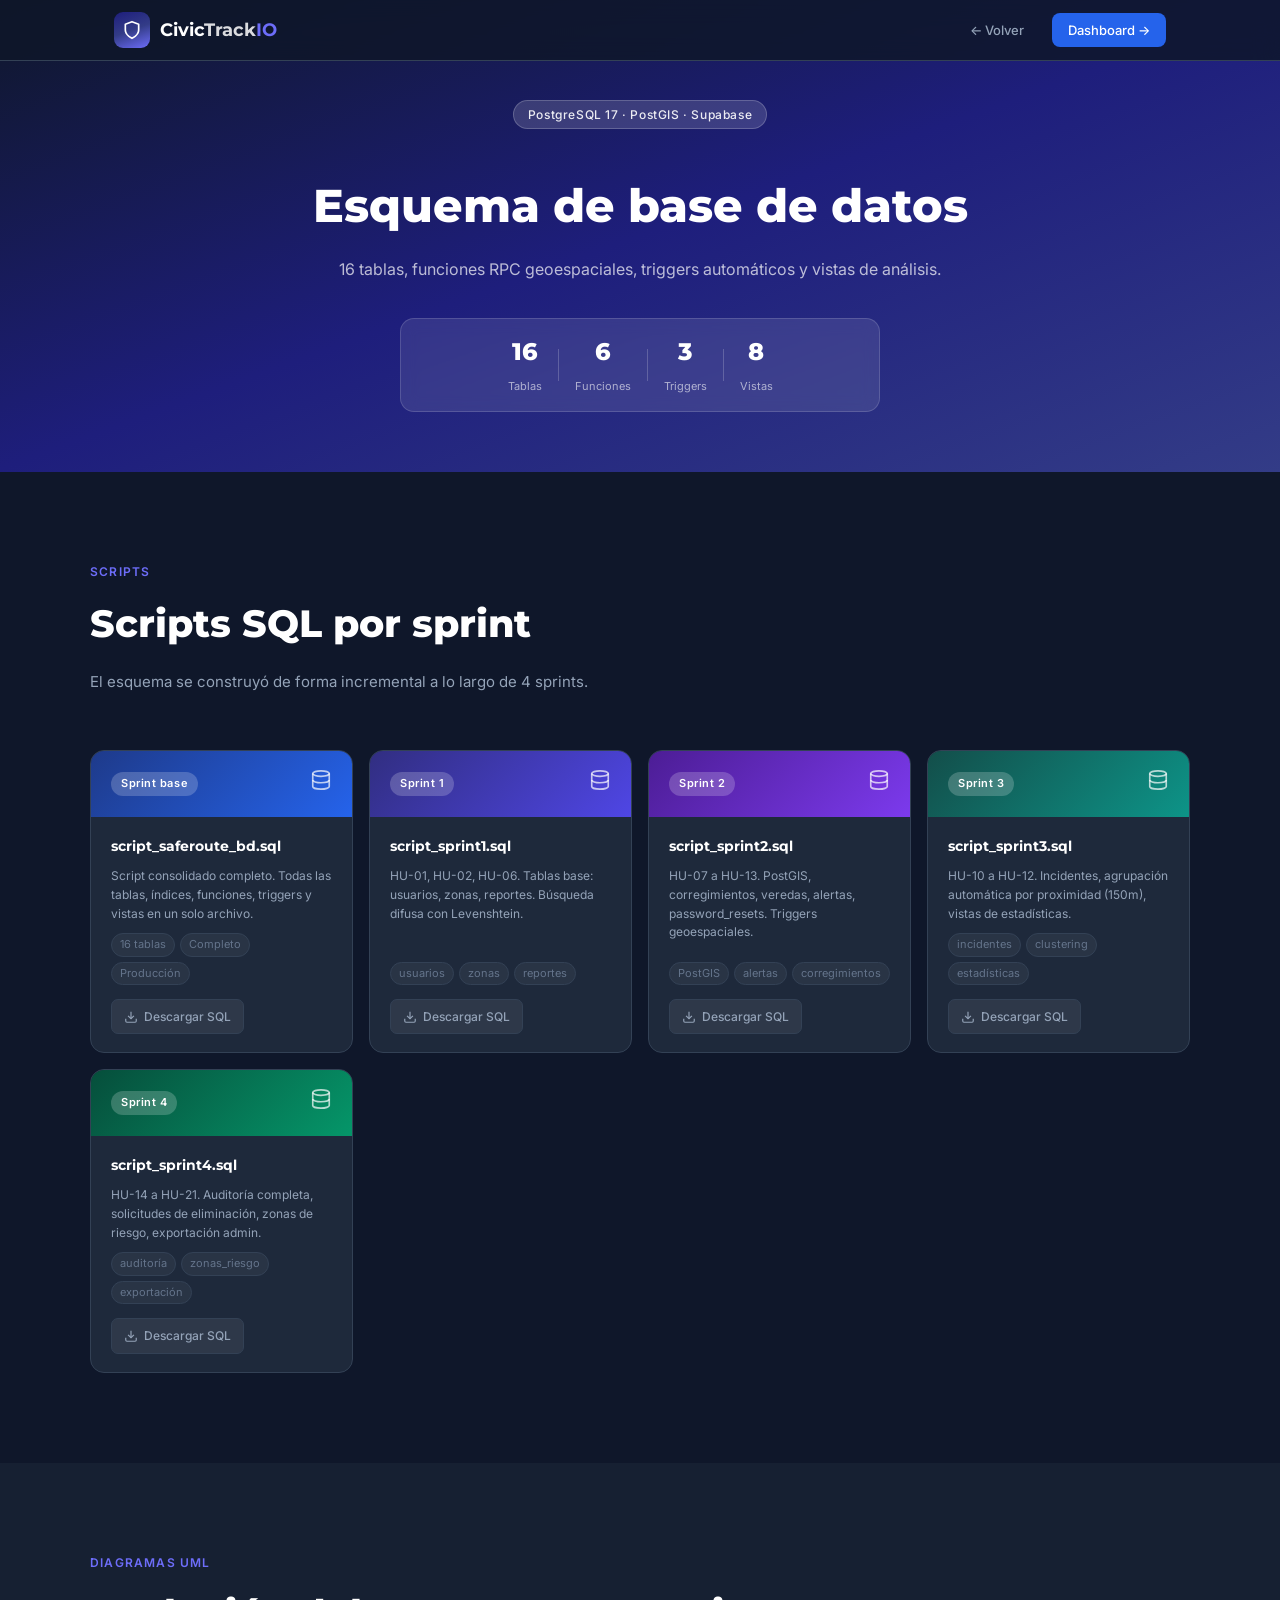
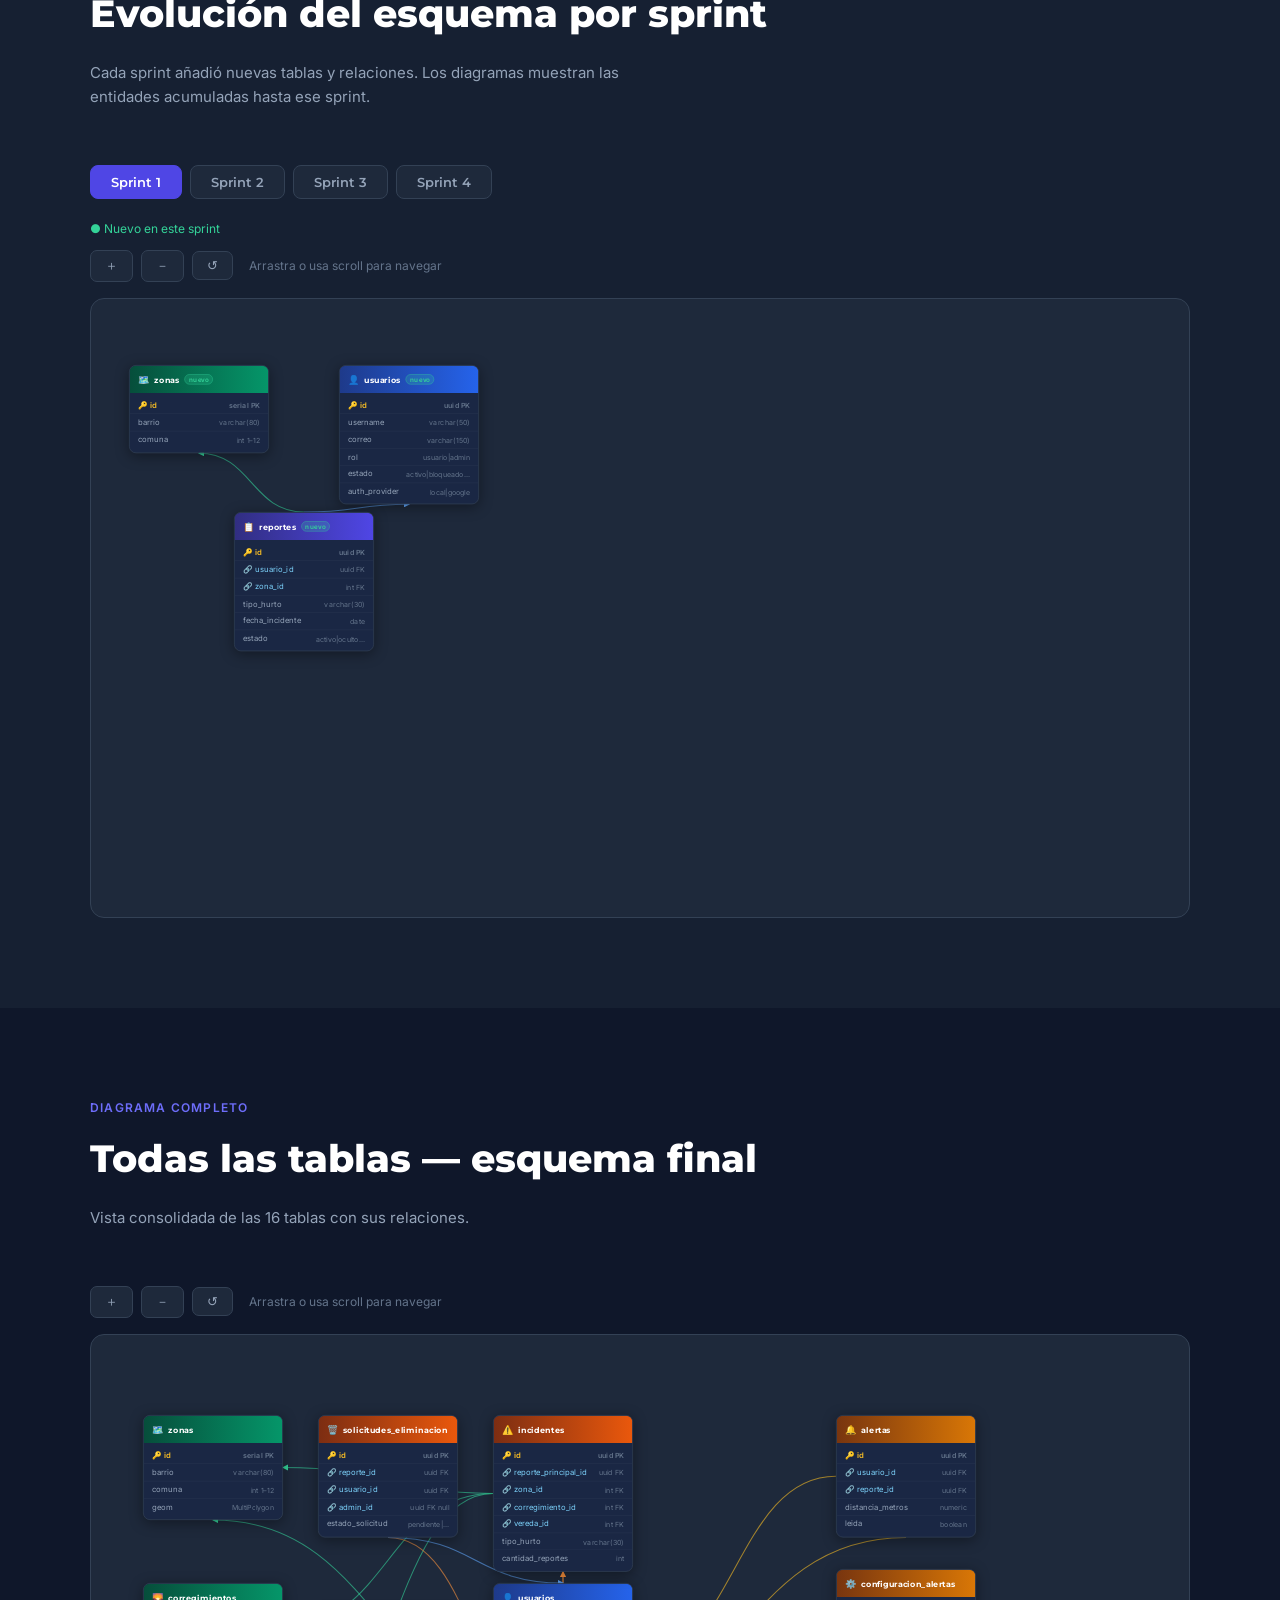
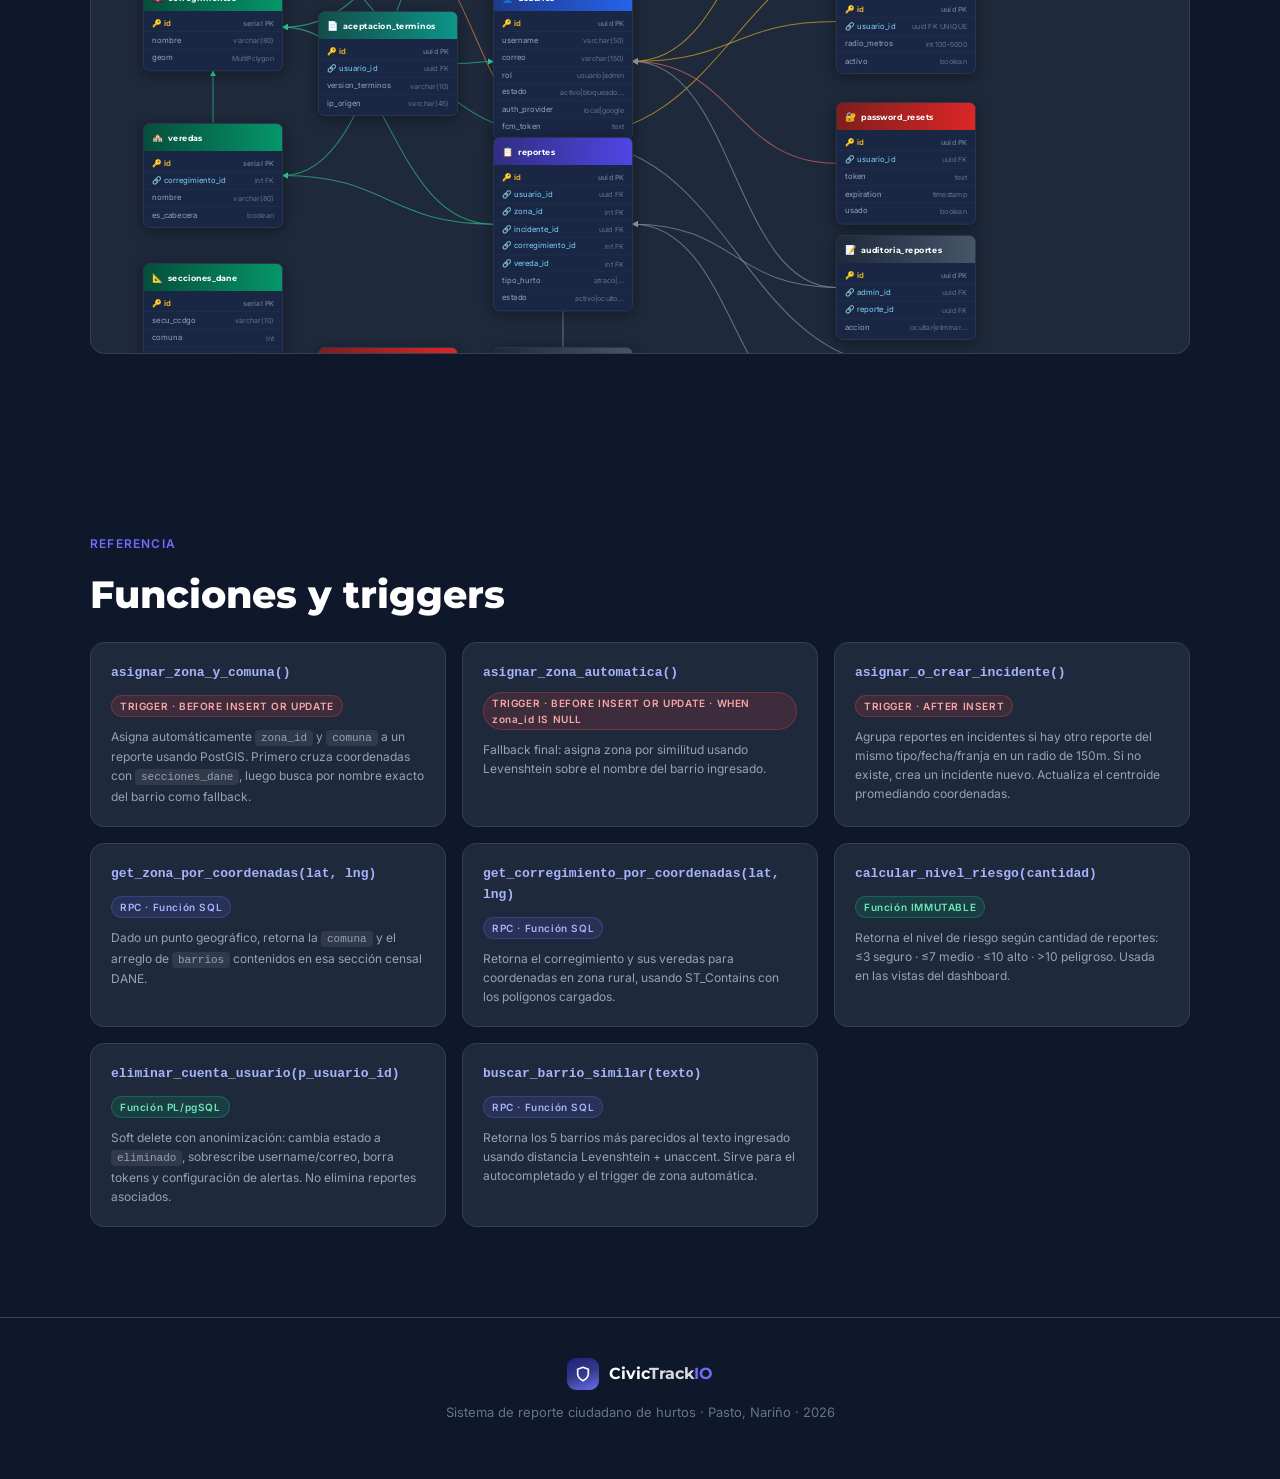
==== commit 870e8c05: "feat: fix db diagram – full ER view + remove duplicate/broken sections Se agregan tambien unos error" ====
--- a/docs-site/db.html
+++ b/docs-site/db.html
@@ -14,14 +14,14 @@
 
   <nav class="nav">
     <div class="nav-inner">
-      <div class="nav-brand">
+      <a href="index.html" class="nav-brand">
         <div class="nav-logo-circle">
           <svg width="20" height="20" viewBox="0 0 24 24" fill="none" stroke="#fff" stroke-width="2" stroke-linecap="round" stroke-linejoin="round">
             <path d="M12 22s8-4 8-10V5l-8-3-8 3v7c0 6 8 10 8 10z"/>
           </svg>
         </div>
         <span class="nav-name">Civic<span class="nav-name-accent">Track</span><span class="nav-name-io">IO</span></span>
-      </div>
+      </a>
       <div class="nav-links">
         <a href="index.html">← Volver</a>
         <a href="https://civictrackio.com" target="_blank" class="nav-btn">Dashboard →</a>
@@ -149,30 +149,408 @@
     </div>
   </section>
 
-  <!-- DIAGRAMA ER -->
+  <!-- DIAGRAMAS UML POR SPRINT -->
   <section class="section section-dark" id="diagrama">
     <div class="section-inner">
-      <div class="section-label">Diagrama entidad-relación</div>
-      <h2 class="section-title">Diagrama ER</h2>
-      <p class="section-sub">Relaciones entre las 16 tablas del sistema. Las líneas indican foreign keys.</p>
-
+      <div class="section-label">Diagramas UML</div>
+      <h2 class="section-title">Evolución del esquema por sprint</h2>
+      <p class="section-sub">Cada sprint añadió nuevas tablas y relaciones. Los diagramas muestran las entidades acumuladas hasta ese sprint.</p>
+
+      <!-- Tabs -->
+      <div class="uml-tabs">
+        <button class="uml-tab active" data-sprint="1">Sprint 1</button>
+        <button class="uml-tab" data-sprint="2">Sprint 2</button>
+        <button class="uml-tab" data-sprint="3">Sprint 3</button>
+        <button class="uml-tab" data-sprint="4">Sprint 4</button>
+      </div>
+
+      <!-- Sprint 1: zonas, usuarios, reportes -->
+      <div class="uml-panel active" id="uml-1">
+        <div class="uml-legend">
+          <span class="uml-leg uml-leg-new">● Nuevo en este sprint</span>
+        </div>
+        <div class="er-controls">
+          <button class="er-btn uml-zoom-in">＋</button>
+          <button class="er-btn uml-zoom-out">－</button>
+          <button class="er-btn uml-reset">↺</button>
+          <span class="er-hint">Arrastra o usa scroll para navegar</span>
+        </div>
+        <div class="er-viewport">
+          <div class="er-canvas" id="canvas-1">
+            <svg class="er-svg" id="svg-1" width="900" height="500"></svg>
+
+            <div class="er-table" id="s1-zonas" style="left:40px;top:80px;">
+              <div class="er-table-header er-green"><span class="er-table-icon">🗺️</span><span class="er-table-name">zonas <span class="uml-new-badge">nuevo</span></span></div>
+              <div class="er-table-body">
+                <div class="er-col er-pk">🔑 id <span class="er-type">serial PK</span></div>
+                <div class="er-col">barrio <span class="er-type">varchar(80)</span></div>
+                <div class="er-col">comuna <span class="er-type">int 1–12</span></div>
+              </div>
+            </div>
+
+            <div class="er-table" id="s1-usuarios" style="left:340px;top:80px;">
+              <div class="er-table-header er-blue"><span class="er-table-icon">👤</span><span class="er-table-name">usuarios <span class="uml-new-badge">nuevo</span></span></div>
+              <div class="er-table-body">
+                <div class="er-col er-pk">🔑 id <span class="er-type">uuid PK</span></div>
+                <div class="er-col">username <span class="er-type">varchar(50)</span></div>
+                <div class="er-col">correo <span class="er-type">varchar(150)</span></div>
+                <div class="er-col">rol <span class="er-type">usuario|admin</span></div>
+                <div class="er-col">estado <span class="er-type">activo|bloqueado…</span></div>
+                <div class="er-col">auth_provider <span class="er-type">local|google</span></div>
+              </div>
+            </div>
+
+            <div class="er-table" id="s1-reportes" style="left:190px;top:290px;">
+              <div class="er-table-header er-indigo"><span class="er-table-icon">📋</span><span class="er-table-name">reportes <span class="uml-new-badge">nuevo</span></span></div>
+              <div class="er-table-body">
+                <div class="er-col er-pk">🔑 id <span class="er-type">uuid PK</span></div>
+                <div class="er-col er-fk">🔗 usuario_id <span class="er-type">uuid FK</span></div>
+                <div class="er-col er-fk">🔗 zona_id <span class="er-type">int FK</span></div>
+                <div class="er-col">tipo_hurto <span class="er-type">varchar(30)</span></div>
+                <div class="er-col">fecha_incidente <span class="er-type">date</span></div>
+                <div class="er-col">estado <span class="er-type">activo|oculto…</span></div>
+              </div>
+            </div>
+          </div>
+        </div>
+      </div>
+
+      <!-- Sprint 2: + corregimientos, veredas, secciones_dane, alertas, config_alertas, password_resets -->
+      <div class="uml-panel" id="uml-2">
+        <div class="uml-legend">
+          <span class="uml-leg uml-leg-new">● Nuevo</span>
+          <span class="uml-leg uml-leg-mod">● Modificado</span>
+          <span class="uml-leg uml-leg-existing">● Existente</span>
+        </div>
+        <div class="er-controls">
+          <button class="er-btn uml-zoom-in">＋</button>
+          <button class="er-btn uml-zoom-out">－</button>
+          <button class="er-btn uml-reset">↺</button>
+          <span class="er-hint">Arrastra o usa scroll para navegar</span>
+        </div>
+        <div class="er-viewport">
+          <div class="er-canvas" id="canvas-2">
+            <svg class="er-svg" id="svg-2" width="1200" height="700"></svg>
+
+            <div class="er-table" id="s2-zonas" style="left:20px;top:60px;">
+              <div class="er-table-header er-green"><span class="er-table-icon">🗺️</span><span class="er-table-name">zonas <span class="uml-mod-badge">+geom</span></span></div>
+              <div class="er-table-body">
+                <div class="er-col er-pk">🔑 id <span class="er-type">serial PK</span></div>
+                <div class="er-col">barrio <span class="er-type">varchar(80)</span></div>
+                <div class="er-col">geom <span class="er-type">MultiPolygon ★</span></div>
+              </div>
+            </div>
+
+            <div class="er-table" id="s2-corregimientos" style="left:20px;top:260px;">
+              <div class="er-table-header er-green"><span class="er-table-icon">🌄</span><span class="er-table-name">corregimientos <span class="uml-new-badge">nuevo</span></span></div>
+              <div class="er-table-body">
+                <div class="er-col er-pk">🔑 id <span class="er-type">serial PK</span></div>
+                <div class="er-col">nombre <span class="er-type">varchar(80)</span></div>
+                <div class="er-col">geom <span class="er-type">MultiPolygon</span></div>
+              </div>
+            </div>
+
+            <div class="er-table" id="s2-veredas" style="left:20px;top:450px;">
+              <div class="er-table-header er-green"><span class="er-table-icon">🏘️</span><span class="er-table-name">veredas <span class="uml-new-badge">nuevo</span></span></div>
+              <div class="er-table-body">
+                <div class="er-col er-pk">🔑 id <span class="er-type">serial PK</span></div>
+                <div class="er-col er-fk">🔗 corregimiento_id <span class="er-type">int FK</span></div>
+                <div class="er-col">nombre <span class="er-type">varchar(80)</span></div>
+              </div>
+            </div>
+
+            <div class="er-table" id="s2-secciones" style="left:20px;top:610px;">
+              <div class="er-table-header er-green"><span class="er-table-icon">📐</span><span class="er-table-name">secciones_dane <span class="uml-new-badge">nuevo</span></span></div>
+              <div class="er-table-body">
+                <div class="er-col er-pk">🔑 id <span class="er-type">serial PK</span></div>
+                <div class="er-col">comuna <span class="er-type">int</span></div>
+                <div class="er-col">geom <span class="er-type">MultiPolygon</span></div>
+              </div>
+            </div>
+
+            <div class="er-table" id="s2-usuarios" style="left:340px;top:60px;">
+              <div class="er-table-header er-blue"><span class="er-table-icon">👤</span><span class="er-table-name">usuarios <span class="uml-mod-badge">+fcm</span></span></div>
+              <div class="er-table-body">
+                <div class="er-col er-pk">🔑 id <span class="er-type">uuid PK</span></div>
+                <div class="er-col">username <span class="er-type">varchar(50)</span></div>
+                <div class="er-col">fcm_token <span class="er-type">text ★</span></div>
+              </div>
+            </div>
+
+            <div class="er-table" id="s2-reportes" style="left:340px;top:280px;">
+              <div class="er-table-header er-indigo"><span class="er-table-icon">📋</span><span class="er-table-name">reportes <span class="uml-mod-badge">+rural</span></span></div>
+              <div class="er-table-body">
+                <div class="er-col er-pk">🔑 id <span class="er-type">uuid PK</span></div>
+                <div class="er-col er-fk">🔗 usuario_id <span class="er-type">uuid FK</span></div>
+                <div class="er-col er-fk">🔗 zona_id <span class="er-type">int FK</span></div>
+                <div class="er-col er-fk">🔗 corregimiento_id <span class="er-type">int FK ★</span></div>
+                <div class="er-col er-fk">🔗 vereda_id <span class="er-type">int FK ★</span></div>
+                <div class="er-col">zona_tipo <span class="er-type">urbana|rural ★</span></div>
+              </div>
+            </div>
+
+            <div class="er-table" id="s2-alertas" style="left:680px;top:60px;">
+              <div class="er-table-header er-yellow"><span class="er-table-icon">🔔</span><span class="er-table-name">alertas <span class="uml-new-badge">nuevo</span></span></div>
+              <div class="er-table-body">
+                <div class="er-col er-pk">🔑 id <span class="er-type">uuid PK</span></div>
+                <div class="er-col er-fk">🔗 usuario_id <span class="er-type">uuid FK</span></div>
+                <div class="er-col er-fk">🔗 reporte_id <span class="er-type">uuid FK</span></div>
+                <div class="er-col">distancia_metros <span class="er-type">numeric</span></div>
+                <div class="er-col">leida <span class="er-type">boolean</span></div>
+              </div>
+            </div>
+
+            <div class="er-table" id="s2-config" style="left:680px;top:300px;">
+              <div class="er-table-header er-yellow"><span class="er-table-icon">⚙️</span><span class="er-table-name">configuracion_alertas <span class="uml-new-badge">nuevo</span></span></div>
+              <div class="er-table-body">
+                <div class="er-col er-pk">🔑 id <span class="er-type">uuid PK</span></div>
+                <div class="er-col er-fk">🔗 usuario_id <span class="er-type">uuid FK</span></div>
+                <div class="er-col">radio_metros <span class="er-type">int 100–5000</span></div>
+                <div class="er-col">activo <span class="er-type">boolean</span></div>
+              </div>
+            </div>
+
+            <div class="er-table" id="s2-pwreset" style="left:680px;top:510px;">
+              <div class="er-table-header er-red"><span class="er-table-icon">🔐</span><span class="er-table-name">password_resets <span class="uml-new-badge">nuevo</span></span></div>
+              <div class="er-table-body">
+                <div class="er-col er-pk">🔑 id <span class="er-type">uuid PK</span></div>
+                <div class="er-col er-fk">🔗 usuario_id <span class="er-type">uuid FK</span></div>
+                <div class="er-col">token <span class="er-type">text</span></div>
+                <div class="er-col">expiration <span class="er-type">timestamp</span></div>
+              </div>
+            </div>
+          </div>
+        </div>
+      </div>
+
+      <!-- Sprint 3: + incidentes -->
+      <div class="uml-panel" id="uml-3">
+        <div class="uml-legend">
+          <span class="uml-leg uml-leg-new">● Nuevo</span>
+          <span class="uml-leg uml-leg-mod">● Modificado</span>
+          <span class="uml-leg uml-leg-existing">● Existente</span>
+        </div>
+        <div class="er-controls">
+          <button class="er-btn uml-zoom-in">＋</button>
+          <button class="er-btn uml-zoom-out">－</button>
+          <button class="er-btn uml-reset">↺</button>
+          <span class="er-hint">Arrastra o usa scroll para navegar</span>
+        </div>
+        <div class="er-viewport">
+          <div class="er-canvas" id="canvas-3">
+            <svg class="er-svg" id="svg-3" width="1100" height="660"></svg>
+
+            <div class="er-table" id="s3-zonas" style="left:20px;top:80px;">
+              <div class="er-table-header er-green"><span class="er-table-icon">🗺️</span><span class="er-table-name">zonas</span></div>
+              <div class="er-table-body">
+                <div class="er-col er-pk">🔑 id <span class="er-type">serial PK</span></div>
+                <div class="er-col">barrio <span class="er-type">varchar(80)</span></div>
+              </div>
+            </div>
+
+            <div class="er-table" id="s3-corregimientos" style="left:20px;top:240px;">
+              <div class="er-table-header er-green"><span class="er-table-icon">🌄</span><span class="er-table-name">corregimientos</span></div>
+              <div class="er-table-body">
+                <div class="er-col er-pk">🔑 id <span class="er-type">serial PK</span></div>
+                <div class="er-col">nombre <span class="er-type">varchar(80)</span></div>
+              </div>
+            </div>
+
+            <div class="er-table" id="s3-veredas" style="left:20px;top:390px;">
+              <div class="er-table-header er-green"><span class="er-table-icon">🏘️</span><span class="er-table-name">veredas</span></div>
+              <div class="er-table-body">
+                <div class="er-col er-pk">🔑 id <span class="er-type">serial PK</span></div>
+                <div class="er-col er-fk">🔗 corregimiento_id <span class="er-type">FK</span></div>
+              </div>
+            </div>
+
+            <div class="er-table" id="s3-usuarios" style="left:320px;top:60px;">
+              <div class="er-table-header er-blue"><span class="er-table-icon">👤</span><span class="er-table-name">usuarios</span></div>
+              <div class="er-table-body">
+                <div class="er-col er-pk">🔑 id <span class="er-type">uuid PK</span></div>
+                <div class="er-col">username <span class="er-type">varchar(50)</span></div>
+              </div>
+            </div>
+
+            <div class="er-table" id="s3-reportes" style="left:320px;top:250px;">
+              <div class="er-table-header er-indigo"><span class="er-table-icon">📋</span><span class="er-table-name">reportes <span class="uml-mod-badge">+incidente_id</span></span></div>
+              <div class="er-table-body">
+                <div class="er-col er-pk">🔑 id <span class="er-type">uuid PK</span></div>
+                <div class="er-col er-fk">🔗 usuario_id <span class="er-type">FK</span></div>
+                <div class="er-col er-fk">🔗 zona_id <span class="er-type">FK</span></div>
+                <div class="er-col er-fk">🔗 incidente_id <span class="er-type">uuid FK ★</span></div>
+                <div class="er-col er-fk">🔗 corregimiento_id <span class="er-type">FK</span></div>
+                <div class="er-col er-fk">🔗 vereda_id <span class="er-type">FK</span></div>
+              </div>
+            </div>
+
+            <div class="er-table" id="s3-incidentes" style="left:320px;top:530px;">
+              <div class="er-table-header er-orange"><span class="er-table-icon">⚠️</span><span class="er-table-name">incidentes <span class="uml-new-badge">nuevo</span></span></div>
+              <div class="er-table-body">
+                <div class="er-col er-pk">🔑 id <span class="er-type">uuid PK</span></div>
+                <div class="er-col er-fk">🔗 reporte_principal_id <span class="er-type">uuid FK</span></div>
+                <div class="er-col er-fk">🔗 zona_id <span class="er-type">int FK</span></div>
+                <div class="er-col er-fk">🔗 corregimiento_id <span class="er-type">FK</span></div>
+                <div class="er-col er-fk">🔗 vereda_id <span class="er-type">FK</span></div>
+                <div class="er-col">cantidad_reportes <span class="er-type">int</span></div>
+              </div>
+            </div>
+
+            <div class="er-table" id="s3-alertas" style="left:680px;top:60px;">
+              <div class="er-table-header er-yellow"><span class="er-table-icon">🔔</span><span class="er-table-name">alertas</span></div>
+              <div class="er-table-body">
+                <div class="er-col er-pk">🔑 id <span class="er-type">uuid PK</span></div>
+                <div class="er-col er-fk">🔗 usuario_id <span class="er-type">FK</span></div>
+                <div class="er-col er-fk">🔗 reporte_id <span class="er-type">FK</span></div>
+              </div>
+            </div>
+
+            <div class="er-table" id="s3-config" style="left:680px;top:260px;">
+              <div class="er-table-header er-yellow"><span class="er-table-icon">⚙️</span><span class="er-table-name">configuracion_alertas</span></div>
+              <div class="er-table-body">
+                <div class="er-col er-pk">🔑 id <span class="er-type">uuid PK</span></div>
+                <div class="er-col er-fk">🔗 usuario_id <span class="er-type">FK</span></div>
+                <div class="er-col">radio_metros <span class="er-type">int</span></div>
+              </div>
+            </div>
+
+            <div class="er-table" id="s3-pwreset" style="left:680px;top:430px;">
+              <div class="er-table-header er-red"><span class="er-table-icon">🔐</span><span class="er-table-name">password_resets</span></div>
+              <div class="er-table-body">
+                <div class="er-col er-pk">🔑 id <span class="er-type">uuid PK</span></div>
+                <div class="er-col er-fk">🔗 usuario_id <span class="er-type">FK</span></div>
+              </div>
+            </div>
+          </div>
+        </div>
+      </div>
+
+      <!-- Sprint 4: + auditoria x3, solicitudes_eliminacion, zonas_riesgo, aceptacion_terminos -->
+      <div class="uml-panel" id="uml-4">
+        <div class="uml-legend">
+          <span class="uml-leg uml-leg-new">● Nuevo</span>
+          <span class="uml-leg uml-leg-existing">● Existente</span>
+        </div>
+        <div class="er-controls">
+          <button class="er-btn uml-zoom-in">＋</button>
+          <button class="er-btn uml-zoom-out">－</button>
+          <button class="er-btn uml-reset">↺</button>
+          <span class="er-hint">Arrastra o usa scroll para navegar</span>
+        </div>
+        <div class="er-viewport">
+          <div class="er-canvas" id="canvas-4">
+            <svg class="er-svg" id="svg-4" width="1300" height="800"></svg>
+
+            <div class="er-table" id="s4-usuarios" style="left:520px;top:300px;">
+              <div class="er-table-header er-blue"><span class="er-table-icon">👤</span><span class="er-table-name">usuarios</span></div>
+              <div class="er-table-body">
+                <div class="er-col er-pk">🔑 id <span class="er-type">uuid PK</span></div>
+                <div class="er-col">username <span class="er-type">varchar(50)</span></div>
+                <div class="er-col">rol <span class="er-type">usuario|admin</span></div>
+              </div>
+            </div>
+
+            <div class="er-table" id="s4-reportes" style="left:520px;top:540px;">
+              <div class="er-table-header er-indigo"><span class="er-table-icon">📋</span><span class="er-table-name">reportes</span></div>
+              <div class="er-table-body">
+                <div class="er-col er-pk">🔑 id <span class="er-type">uuid PK</span></div>
+                <div class="er-col er-fk">🔗 usuario_id <span class="er-type">FK</span></div>
+                <div class="er-col">tipo_hurto <span class="er-type">varchar</span></div>
+              </div>
+            </div>
+
+            <div class="er-table" id="s4-incidentes" style="left:520px;top:80px;">
+              <div class="er-table-header er-orange"><span class="er-table-icon">⚠️</span><span class="er-table-name">incidentes</span></div>
+              <div class="er-table-body">
+                <div class="er-col er-pk">🔑 id <span class="er-type">uuid PK</span></div>
+                <div class="er-col er-fk">🔗 reporte_principal_id <span class="er-type">FK</span></div>
+              </div>
+            </div>
+
+            <div class="er-table" id="s4-audit-rep" style="left:20px;top:80px;">
+              <div class="er-table-header er-gray"><span class="er-table-icon">📝</span><span class="er-table-name">auditoria_reportes <span class="uml-new-badge">nuevo</span></span></div>
+              <div class="er-table-body">
+                <div class="er-col er-pk">🔑 id <span class="er-type">uuid PK</span></div>
+                <div class="er-col er-fk">🔗 admin_id <span class="er-type">uuid FK</span></div>
+                <div class="er-col er-fk">🔗 reporte_id <span class="er-type">uuid FK</span></div>
+                <div class="er-col">accion <span class="er-type">ocultar|eliminar…</span></div>
+              </div>
+            </div>
+
+            <div class="er-table" id="s4-audit-edit" style="left:20px;top:320px;">
+              <div class="er-table-header er-gray"><span class="er-table-icon">✏️</span><span class="er-table-name">auditoria_edicion <span class="uml-new-badge">nuevo</span></span></div>
+              <div class="er-table-body">
+                <div class="er-col er-pk">🔑 id <span class="er-type">uuid PK</span></div>
+                <div class="er-col er-fk">🔗 admin_id <span class="er-type">uuid FK</span></div>
+                <div class="er-col er-fk">🔗 reporte_id <span class="er-type">uuid FK</span></div>
+                <div class="er-col">campos_modificados <span class="er-type">text[]</span></div>
+              </div>
+            </div>
+
+            <div class="er-table" id="s4-audit-usr" style="left:20px;top:540px;">
+              <div class="er-table-header er-gray"><span class="er-table-icon">🛡️</span><span class="er-table-name">auditoria_usuarios <span class="uml-new-badge">nuevo</span></span></div>
+              <div class="er-table-body">
+                <div class="er-col er-pk">🔑 id <span class="er-type">uuid PK</span></div>
+                <div class="er-col er-fk">🔗 admin_id <span class="er-type">uuid FK</span></div>
+                <div class="er-col er-fk">🔗 usuario_id <span class="er-type">uuid FK</span></div>
+                <div class="er-col">accion <span class="er-type">bloquear|eliminar…</span></div>
+              </div>
+            </div>
+
+            <div class="er-table" id="s4-solicitudes" style="left:900px;top:80px;">
+              <div class="er-table-header er-orange"><span class="er-table-icon">🗑️</span><span class="er-table-name">solicitudes_eliminacion <span class="uml-new-badge">nuevo</span></span></div>
+              <div class="er-table-body">
+                <div class="er-col er-pk">🔑 id <span class="er-type">uuid PK</span></div>
+                <div class="er-col er-fk">🔗 reporte_id <span class="er-type">uuid FK</span></div>
+                <div class="er-col er-fk">🔗 usuario_id <span class="er-type">uuid FK</span></div>
+                <div class="er-col er-fk">🔗 admin_id <span class="er-type">uuid FK null</span></div>
+                <div class="er-col">estado_solicitud <span class="er-type">pendiente|…</span></div>
+              </div>
+            </div>
+
+            <div class="er-table" id="s4-zonas-riesgo" style="left:900px;top:360px;">
+              <div class="er-table-header er-red"><span class="er-table-icon">🚨</span><span class="er-table-name">zonas_riesgo <span class="uml-new-badge">nuevo</span></span></div>
+              <div class="er-table-body">
+                <div class="er-col er-pk">🔑 id <span class="er-type">uuid PK</span></div>
+                <div class="er-col">nivel_riesgo <span class="er-type">seguro|medio…</span></div>
+                <div class="er-col">cantidad_reportes <span class="er-type">int</span></div>
+                <div class="er-col">radio <span class="er-type">int (metros)</span></div>
+              </div>
+            </div>
+
+            <div class="er-table" id="s4-terminos" style="left:900px;top:580px;">
+              <div class="er-table-header er-teal"><span class="er-table-icon">📄</span><span class="er-table-name">aceptacion_terminos <span class="uml-new-badge">nuevo</span></span></div>
+              <div class="er-table-body">
+                <div class="er-col er-pk">🔑 id <span class="er-type">uuid PK</span></div>
+                <div class="er-col er-fk">🔗 usuario_id <span class="er-type">uuid FK</span></div>
+                <div class="er-col">version_terminos <span class="er-type">varchar(10)</span></div>
+              </div>
+            </div>
+          </div>
+        </div>
+      </div>
+
+    </div>
+  </section>
+
+  <!-- DIAGRAMA COMPLETO -->
+  <section class="section">
+    <div class="section-inner">
+      <div class="section-label">Diagrama completo</div>
+      <h2 class="section-title">Todas las tablas — esquema final</h2>
+      <p class="section-sub">Vista consolidada de las 16 tablas con sus relaciones.</p>
       <div class="er-controls">
-        <button class="er-btn" id="btn-zoom-in">＋ Zoom</button>
-        <button class="er-btn" id="btn-zoom-out">－ Zoom</button>
-        <button class="er-btn" id="btn-reset">↺ Reset</button>
-        <span class="er-hint">También puedes hacer scroll sobre el diagrama</span>
-      </div>
-
-      <div class="er-viewport" id="er-viewport">
-        <div class="er-canvas" id="er-canvas">
-
-          <!-- SVG de relaciones (se dibuja desde JS) -->
-          <svg class="er-svg" id="er-svg" width="1400" height="960"></svg>
-
-          <!-- TABLAS -->
-
-          <!-- usuarios (central) -->
-          <div class="er-table" id="t-usuarios" style="left:560px;top:380px;">
+        <button class="er-btn" id="full-zoom-in">＋</button>
+        <button class="er-btn" id="full-zoom-out">－</button>
+        <button class="er-btn" id="full-reset">↺</button>
+        <span class="er-hint">Arrastra o usa scroll para navegar</span>
+      </div>
+      <div class="er-viewport" id="full-viewport">
+        <div class="er-canvas" id="full-canvas">
+          <svg class="er-svg" id="svg-full" width="1600" height="1100"></svg>
+
+          <!-- usuarios -->
+          <div class="er-table" id="t-usuarios" style="left:560px;top:340px;">
             <div class="er-table-header er-blue">
               <span class="er-table-icon">👤</span>
               <span class="er-table-name">usuarios</span>
@@ -189,7 +567,7 @@
           </div>
 
           <!-- reportes -->
-          <div class="er-table" id="t-reportes" style="left:240px;top:340px;">
+          <div class="er-table" id="t-reportes" style="left:560px;top:560px;">
             <div class="er-table-header er-indigo">
               <span class="er-table-icon">📋</span>
               <span class="er-table-name">reportes</span>
@@ -207,7 +585,7 @@
           </div>
 
           <!-- zonas -->
-          <div class="er-table" id="t-zonas" style="left:20px;top:100px;">
+          <div class="er-table" id="t-zonas" style="left:60px;top:100px;">
             <div class="er-table-header er-green">
               <span class="er-table-icon">🗺️</span>
               <span class="er-table-name">zonas</span>
@@ -221,7 +599,7 @@
           </div>
 
           <!-- corregimientos -->
-          <div class="er-table" id="t-corregimientos" style="left:20px;top:340px;">
+          <div class="er-table" id="t-corregimientos" style="left:60px;top:340px;">
             <div class="er-table-header er-green">
               <span class="er-table-icon">🌄</span>
               <span class="er-table-name">corregimientos</span>
@@ -234,7 +612,7 @@
           </div>
 
           <!-- veredas -->
-          <div class="er-table" id="t-veredas" style="left:20px;top:530px;">
+          <div class="er-table" id="t-veredas" style="left:60px;top:540px;">
             <div class="er-table-header er-green">
               <span class="er-table-icon">🏘️</span>
               <span class="er-table-name">veredas</span>
@@ -248,7 +626,7 @@
           </div>
 
           <!-- secciones_dane -->
-          <div class="er-table" id="t-secciones" style="left:20px;top:720px;">
+          <div class="er-table" id="t-secciones" style="left:60px;top:740px;">
             <div class="er-table-header er-green">
               <span class="er-table-icon">📐</span>
               <span class="er-table-name">secciones_dane</span>
@@ -262,7 +640,7 @@
           </div>
 
           <!-- incidentes -->
-          <div class="er-table" id="t-incidentes" style="left:240px;top:680px;">
+          <div class="er-table" id="t-incidentes" style="left:560px;top:100px;">
             <div class="er-table-header er-orange">
               <span class="er-table-icon">⚠️</span>
               <span class="er-table-name">incidentes</span>
@@ -279,7 +657,7 @@
           </div>
 
           <!-- alertas -->
-          <div class="er-table" id="t-alertas" style="left:870px;top:160px;">
+          <div class="er-table" id="t-alertas" style="left:1050px;top:100px;">
             <div class="er-table-header er-yellow">
               <span class="er-table-icon">🔔</span>
               <span class="er-table-name">alertas</span>
@@ -294,7 +672,7 @@
           </div>
 
           <!-- configuracion_alertas -->
-          <div class="er-table" id="t-config-alertas" style="left:870px;top:380px;">
+          <div class="er-table" id="t-config-alertas" style="left:1050px;top:320px;">
             <div class="er-table-header er-yellow">
               <span class="er-table-icon">⚙️</span>
               <span class="er-table-name">configuracion_alertas</span>
@@ -308,7 +686,7 @@
           </div>
 
           <!-- password_resets -->
-          <div class="er-table" id="t-pw-resets" style="left:870px;top:560px;">
+          <div class="er-table" id="t-pw-resets" style="left:1050px;top:510px;">
             <div class="er-table-header er-red">
               <span class="er-table-icon">🔐</span>
               <span class="er-table-name">password_resets</span>
@@ -323,7 +701,7 @@
           </div>
 
           <!-- auditoria_reportes -->
-          <div class="er-table" id="t-audit-rep" style="left:1130px;top:100px;">
+          <div class="er-table" id="t-audit-rep" style="left:1050px;top:700px;">
             <div class="er-table-header er-gray">
               <span class="er-table-icon">📝</span>
               <span class="er-table-name">auditoria_reportes</span>
@@ -337,7 +715,7 @@
           </div>
 
           <!-- auditoria_edicion_reportes -->
-          <div class="er-table" id="t-audit-edit" style="left:1130px;top:330px;">
+          <div class="er-table" id="t-audit-edit" style="left:1050px;top:890px;">
             <div class="er-table-header er-gray">
               <span class="er-table-icon">✏️</span>
               <span class="er-table-name">auditoria_edicion_reportes</span>
@@ -352,7 +730,7 @@
           </div>
 
           <!-- auditoria_usuarios -->
-          <div class="er-table" id="t-audit-usr" style="left:1130px;top:560px;">
+          <div class="er-table" id="t-audit-usr" style="left:560px;top:860px;">
             <div class="er-table-header er-gray">
               <span class="er-table-icon">🛡️</span>
               <span class="er-table-name">auditoria_usuarios</span>
@@ -366,7 +744,7 @@
           </div>
 
           <!-- zonas_riesgo -->
-          <div class="er-table" id="t-zonas-riesgo" style="left:560px;top:740px;">
+          <div class="er-table" id="t-zonas-riesgo" style="left:310px;top:860px;">
             <div class="er-table-header er-red">
               <span class="er-table-icon">🚨</span>
               <span class="er-table-name">zonas_riesgo</span>
@@ -382,7 +760,7 @@
           </div>
 
           <!-- solicitudes_eliminacion -->
-          <div class="er-table" id="t-solicitudes" style="left:560px;top:100px;">
+          <div class="er-table" id="t-solicitudes" style="left:310px;top:100px;">
             <div class="er-table-header er-orange">
               <span class="er-table-icon">🗑️</span>
               <span class="er-table-name">solicitudes_eliminacion</span>
@@ -397,7 +775,7 @@
           </div>
 
           <!-- aceptacion_terminos -->
-          <div class="er-table" id="t-terminos" style="left:870px;top:750px;">
+          <div class="er-table" id="t-terminos" style="left:310px;top:380px;">
             <div class="er-table-header er-teal">
               <span class="er-table-icon">📄</span>
               <span class="er-table-name">aceptacion_terminos</span>
@@ -412,12 +790,10 @@
 
         </div><!-- /er-canvas -->
       </div><!-- /er-viewport -->
-
     </div>
   </section>
 
-  <!-- TABLAS DETALLE -->
-  <section class="section">
+<section class="section">
     <div class="section-inner">
       <div class="section-label">Referencia</div>
       <h2 class="section-title">Funciones y triggers</h2>
--- a/docs-site/style.css
+++ b/docs-site/style.css
@@ -45,7 +45,7 @@
   display: flex; align-items: center; justify-content: space-between;
   padding: 0 24px; height: 60px;
 }
-.nav-brand { display: flex; align-items: center; gap: 10px; }
+.nav-brand { display: flex; align-items: center; gap: 10px; text-decoration: none; }
 .nav-logo-circle {
   width: 36px; height: 36px; border-radius: 9px;
   background: var(--gradient);
--- a/docs-site/db.css
+++ b/docs-site/db.css
@@ -20,13 +20,14 @@
   display: flex; align-items: center; justify-content: center; flex-wrap: wrap;
   background: rgba(255,255,255,0.1);
   border: 1px solid rgba(255,255,255,0.15);
-  border-radius: 14px; padding: 18px 28px;
+  border-radius: 14px; padding: 14px 20px;
   backdrop-filter: blur(8px); gap: 0;
-}
-.db-stat { text-align: center; padding: 0 22px; }
-.db-stat-num { display: block; font-family: var(--font-title); font-size: 28px; font-weight: 800; color: #fff; }
+  max-width: 480px; margin: 0 auto;
+}
+.db-stat { text-align: center; padding: 0 16px; }
+.db-stat-num { display: block; font-family: var(--font-title); font-size: 24px; font-weight: 800; color: #fff; }
 .db-stat-label { font-size: 11px; color: rgba(255,255,255,0.6); }
-.db-stat-div { width: 1px; height: 36px; background: rgba(255,255,255,0.2); }
+.db-stat-div { width: 1px; height: 32px; background: rgba(255,255,255,0.2); }
 
 /* SQL Cards */
 .sql-grid {
@@ -178,3 +179,44 @@
   .er-viewport { height: 400px; }
   .db-stat-div { height: 28px; }
 }
+
+/* ── UML Sprint Tabs ── */
+.uml-tabs {
+  display: flex; gap: 8px; margin-bottom: 20px; flex-wrap: wrap;
+}
+.uml-tab {
+  background: var(--bg-card); border: 1px solid var(--border);
+  color: var(--text-sub); font-size: 13px; font-weight: 600;
+  padding: 8px 20px; border-radius: 8px; cursor: pointer;
+  transition: all 0.2s; font-family: var(--font-title);
+}
+.uml-tab:hover { color: #fff; border-color: #4F46E5; }
+.uml-tab.active {
+  background: #4F46E5; border-color: #4F46E5; color: #fff;
+}
+
+.uml-panel { display: none; }
+.uml-panel.active { display: block; }
+
+.uml-legend {
+  display: flex; gap: 16px; margin-bottom: 12px; flex-wrap: wrap;
+}
+.uml-leg { font-size: 12px; color: var(--text-sub); }
+.uml-leg-new    { color: #34D399; }
+.uml-leg-mod    { color: #FBBF24; }
+.uml-leg-existing { color: #94A3B8; }
+
+.uml-new-badge {
+  font-size: 9px; font-weight: 600; letter-spacing: 0.05em;
+  background: rgba(52,211,153,0.2); color: #34D399;
+  border: 1px solid rgba(52,211,153,0.4);
+  padding: 1px 5px; border-radius: 99px;
+  font-family: var(--font-body); vertical-align: middle; margin-left: 4px;
+}
+.uml-mod-badge {
+  font-size: 9px; font-weight: 600;
+  background: rgba(251,191,36,0.2); color: #FBBF24;
+  border: 1px solid rgba(251,191,36,0.4);
+  padding: 1px 5px; border-radius: 99px;
+  font-family: var(--font-body); vertical-align: middle; margin-left: 4px;
+}
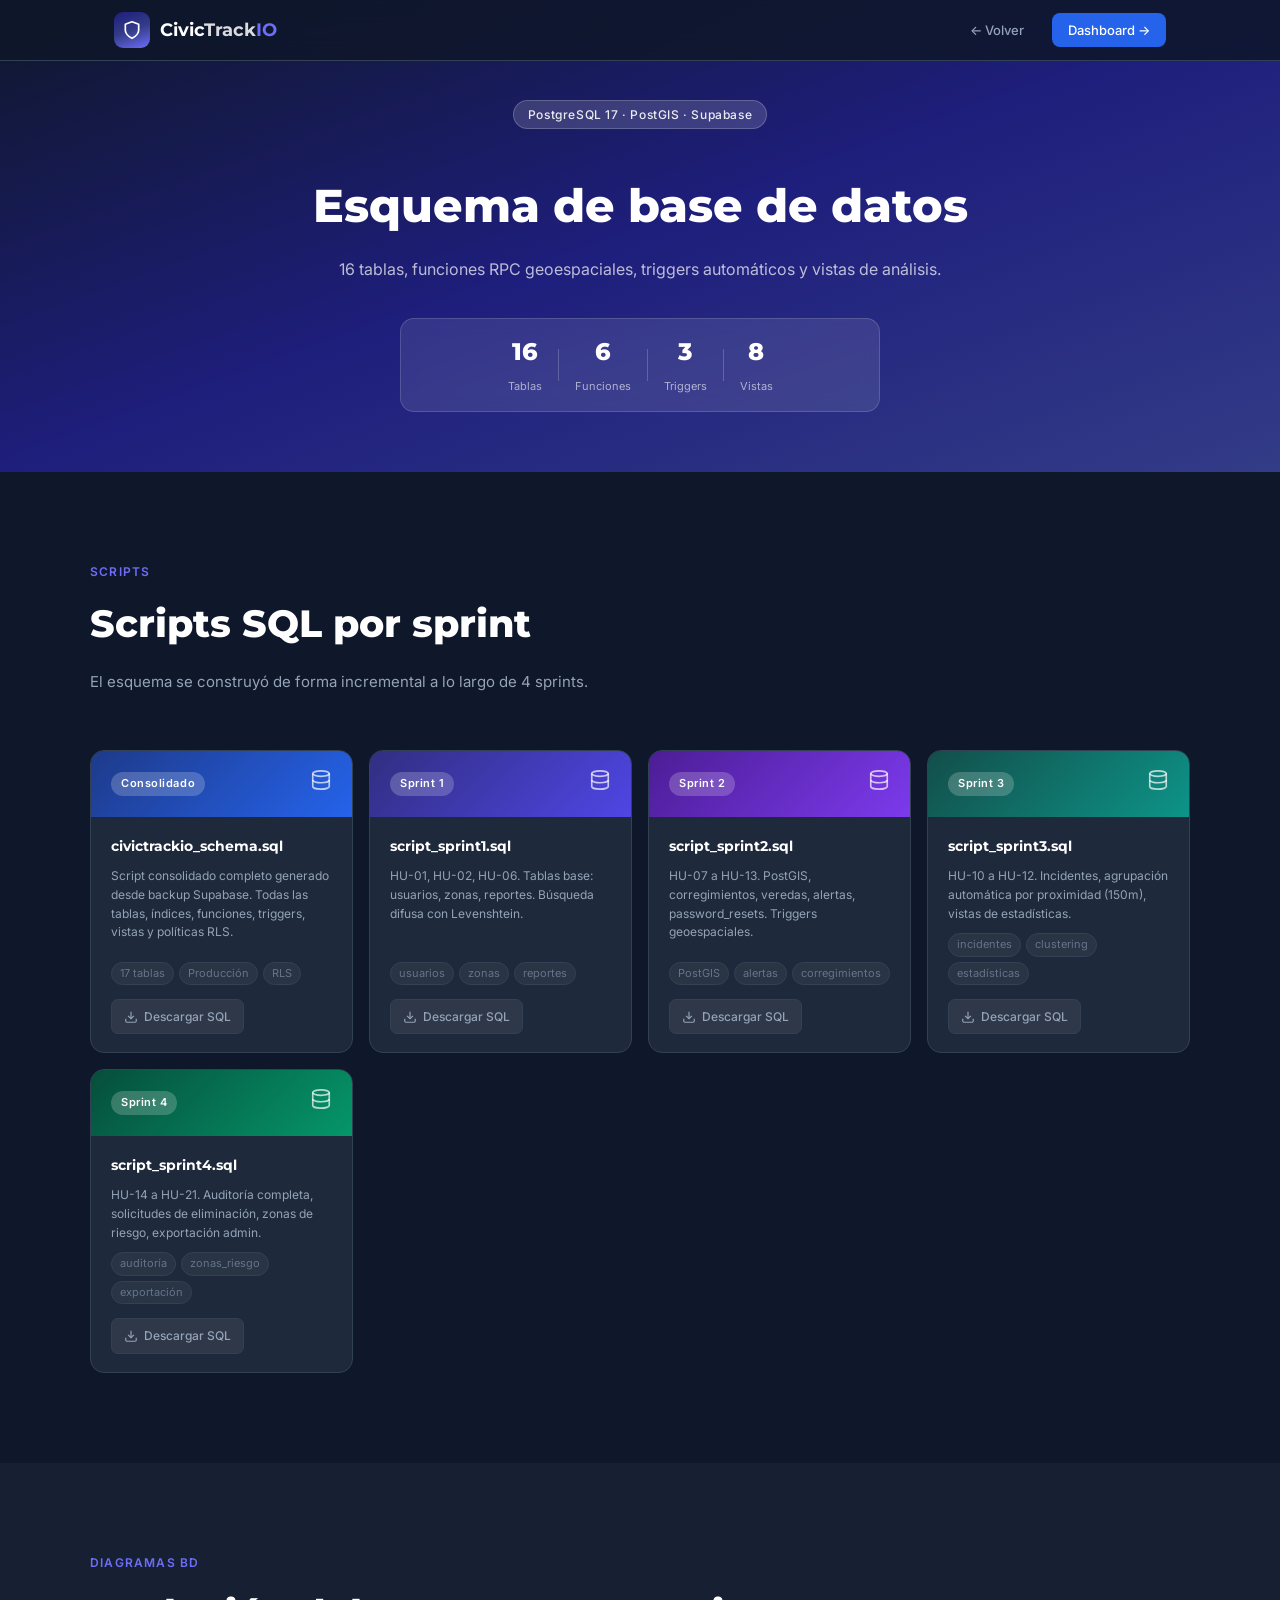
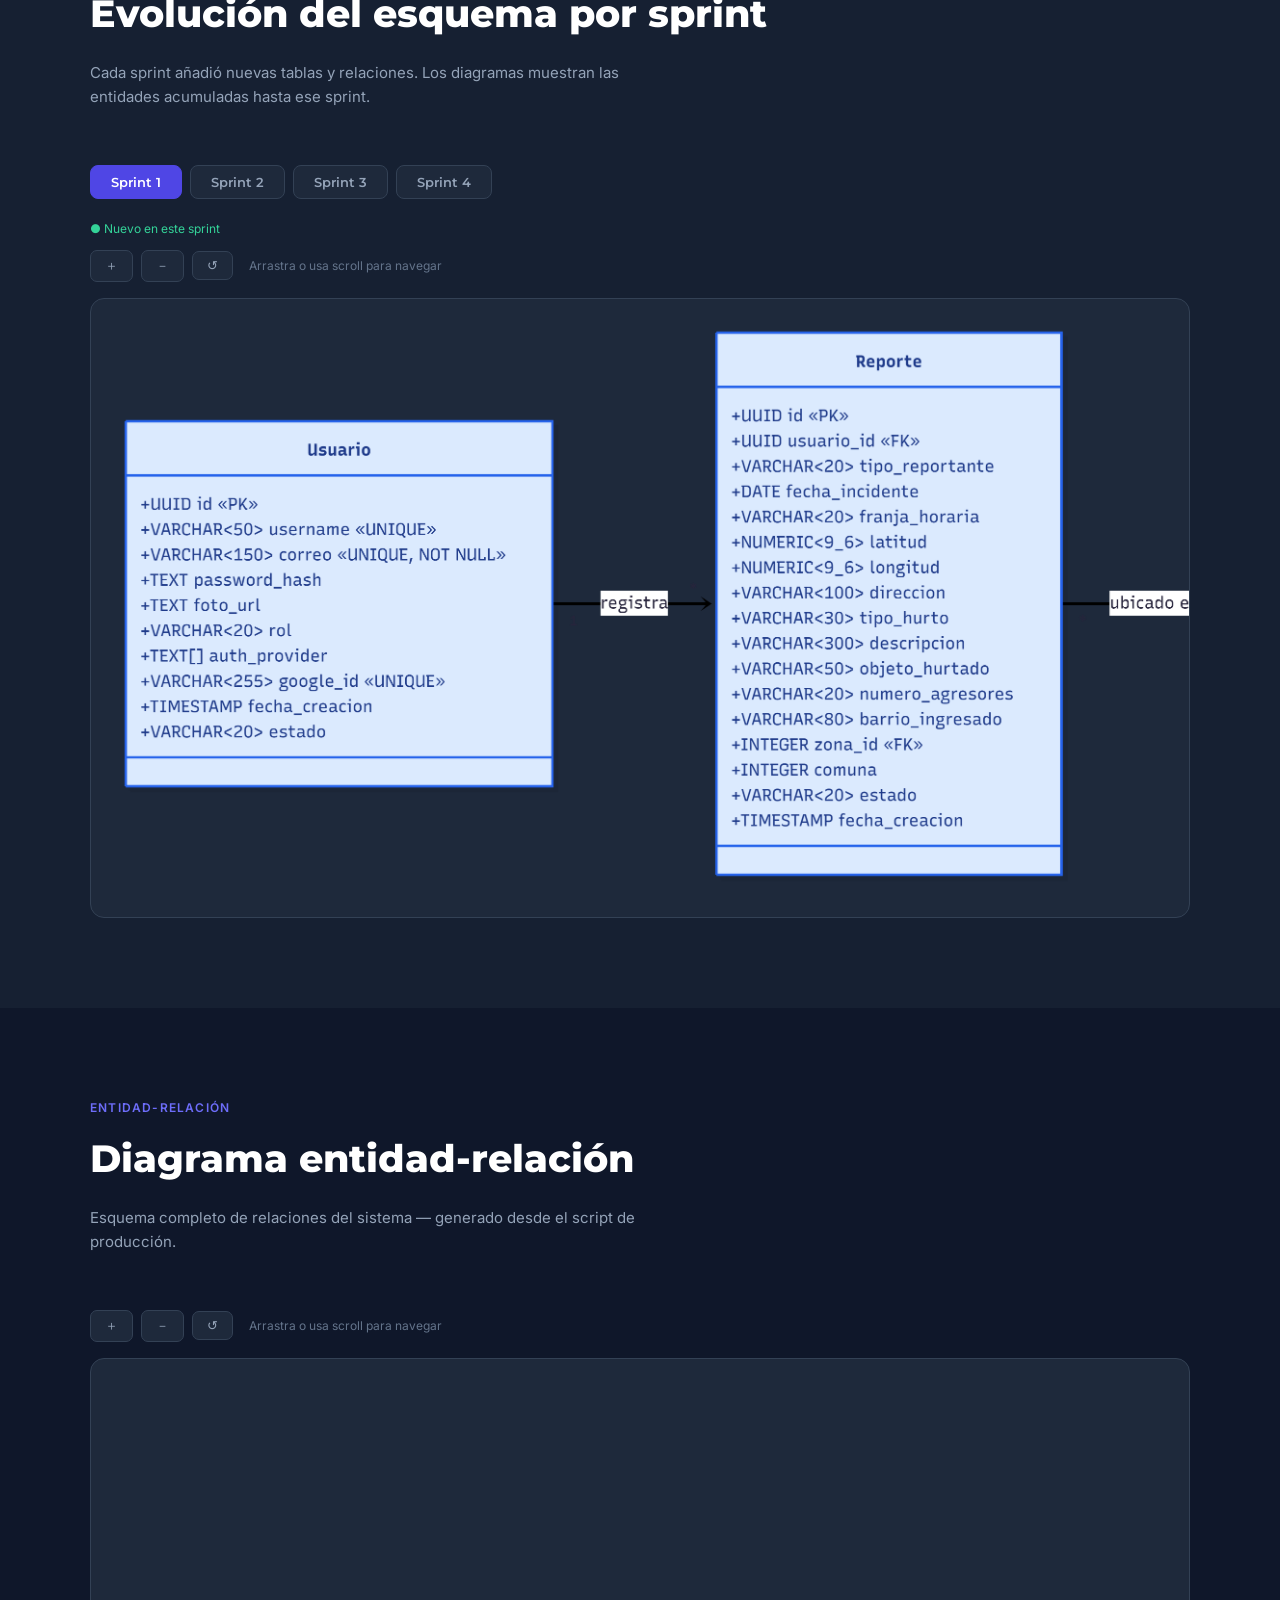
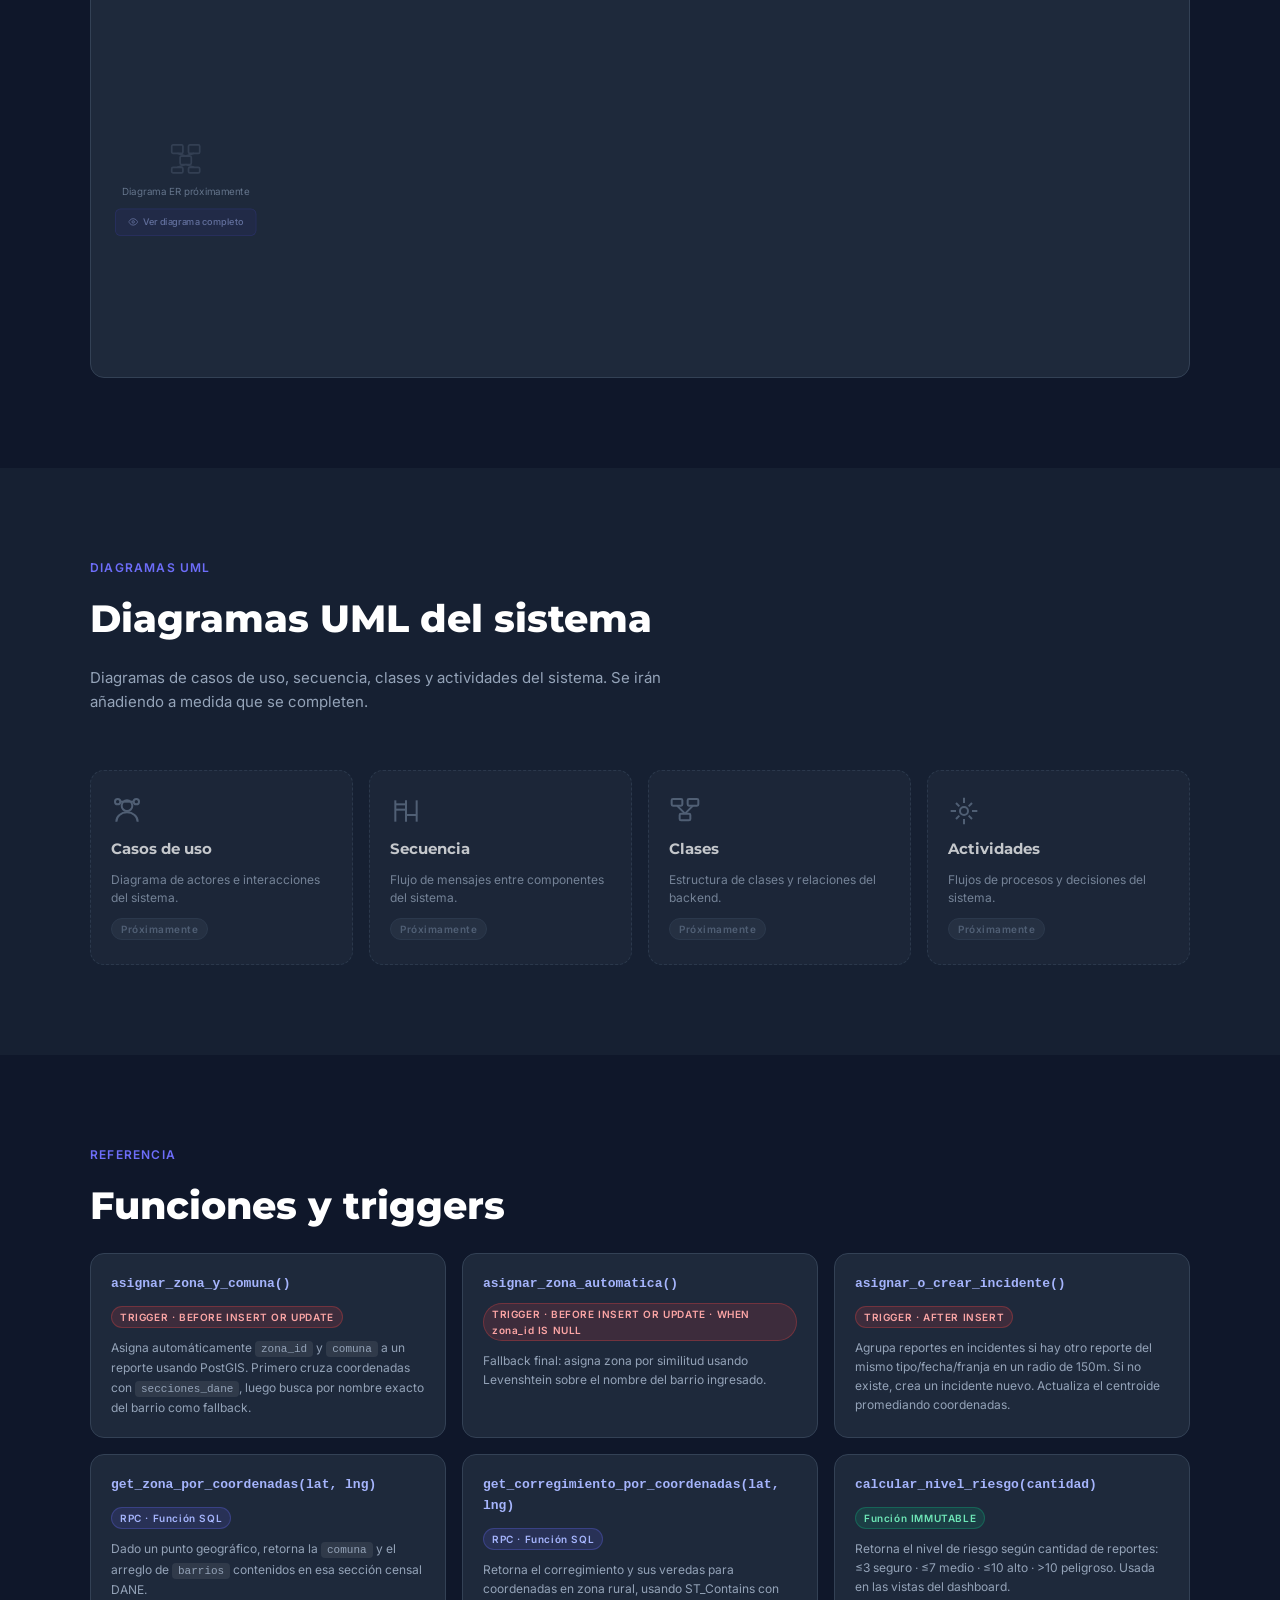
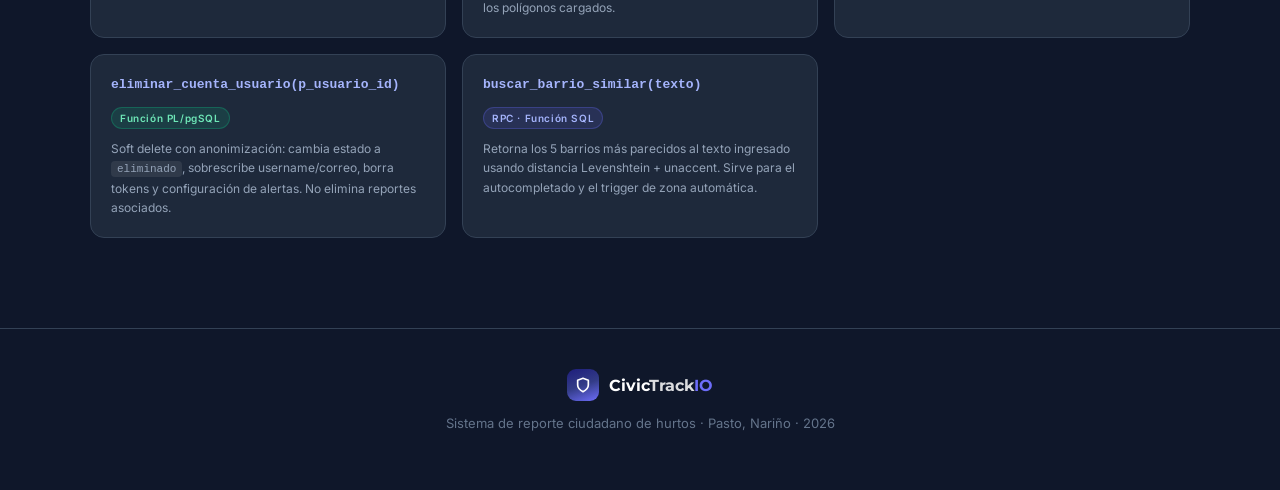
==== commit da3de4df: "feat: nuevas secciones en docs-site - Se reemplazan diagramas uml viejos por imagenes actualizadas. " ====
--- a/docs-site/db.html
+++ b/docs-site/db.html
@@ -57,16 +57,16 @@
 
         <div class="sql-card">
           <div class="sql-card-header sql-header-blue">
-            <div class="sql-sprint-badge">Sprint base</div>
+            <div class="sql-sprint-badge">Consolidado</div>
             <div class="sql-icon">
               <svg width="22" height="22" viewBox="0 0 24 24" fill="none" stroke="currentColor" stroke-width="1.8"><ellipse cx="12" cy="5" rx="9" ry="3"/><path d="M21 12c0 1.66-4 3-9 3s-9-1.34-9-3"/><path d="M3 5v14c0 1.66 4 3 9 3s9-1.34 9-3V5"/></svg>
             </div>
           </div>
           <div class="sql-card-body">
-            <div class="sql-title">script_saferoute_bd.sql</div>
-            <div class="sql-desc">Script consolidado completo. Todas las tablas, índices, funciones, triggers y vistas en un solo archivo.</div>
-            <div class="sql-tags"><span>16 tablas</span><span>Completo</span><span>Producción</span></div>
-            <a href="sql/script_saferoute_bd.sql" download class="sql-dl-btn">
+            <div class="sql-title">civictrackio_schema.sql</div>
+            <div class="sql-desc">Script consolidado completo generado desde backup Supabase. Todas las tablas, índices, funciones, triggers, vistas y políticas RLS.</div>
+            <div class="sql-tags"><span>17 tablas</span><span>Producción</span><span>RLS</span></div>
+            <a href="sql/civictrackio_schema.sql" download class="sql-dl-btn">
               <svg width="14" height="14" viewBox="0 0 24 24" fill="none" stroke="currentColor" stroke-width="2"><path d="M21 15v4a2 2 0 0 1-2 2H5a2 2 0 0 1-2-2v-4"/><polyline points="7 10 12 15 17 10"/><line x1="12" y1="15" x2="12" y2="3"/></svg>
               Descargar SQL
             </a>
@@ -149,14 +149,13 @@
     </div>
   </section>
 
-  <!-- DIAGRAMAS UML POR SPRINT -->
+  <!-- DIAGRAMAS BD POR SPRINT -->
   <section class="section section-dark" id="diagrama">
     <div class="section-inner">
-      <div class="section-label">Diagramas UML</div>
+      <div class="section-label">Diagramas BD</div>
       <h2 class="section-title">Evolución del esquema por sprint</h2>
       <p class="section-sub">Cada sprint añadió nuevas tablas y relaciones. Los diagramas muestran las entidades acumuladas hasta ese sprint.</p>
 
-      <!-- Tabs -->
       <div class="uml-tabs">
         <button class="uml-tab active" data-sprint="1">Sprint 1</button>
         <button class="uml-tab" data-sprint="2">Sprint 2</button>
@@ -164,8 +163,160 @@
         <button class="uml-tab" data-sprint="4">Sprint 4</button>
       </div>
 
-      <!-- Sprint 1: zonas, usuarios, reportes -->
+      <!-- Sprint 1 -->
       <div class="uml-panel active" id="uml-1">
+        <div class="uml-legend"><span class="uml-leg uml-leg-new">● Nuevo en este sprint</span></div>
+        <div class="er-controls">
+          <button class="er-btn uml-zoom-in">＋</button>
+          <button class="er-btn uml-zoom-out">－</button>
+          <button class="er-btn uml-reset">↺</button>
+          <span class="er-hint">Arrastra o usa scroll para navegar</span>
+        </div>
+        <div class="er-viewport">
+          <div class="er-canvas uml-img-canvas" id="canvas-1">
+            <img src="diagramas-uml/diagrama_sprint1.png" alt="Diagrama BD Sprint 1" class="uml-diagram-img" />
+          </div>
+        </div>
+      </div>
+
+      <!-- Sprint 2 -->
+      <div class="uml-panel" id="uml-2">
+        <div class="uml-legend">
+          <span class="uml-leg uml-leg-new">● Nuevo</span>
+          <span class="uml-leg uml-leg-mod">● Modificado</span>
+          <span class="uml-leg uml-leg-existing">● Existente</span>
+        </div>
+        <div class="er-controls">
+          <button class="er-btn uml-zoom-in">＋</button>
+          <button class="er-btn uml-zoom-out">－</button>
+          <button class="er-btn uml-reset">↺</button>
+          <span class="er-hint">Arrastra o usa scroll para navegar</span>
+        </div>
+        <div class="er-viewport">
+          <div class="er-canvas uml-img-canvas" id="canvas-2">
+            <img src="diagramas-uml/diagrama_sprint2.png" alt="Diagrama BD Sprint 2" class="uml-diagram-img" />
+          </div>
+        </div>
+      </div>
+
+      <!-- Sprint 3 -->
+      <div class="uml-panel" id="uml-3">
+        <div class="uml-legend">
+          <span class="uml-leg uml-leg-new">● Nuevo</span>
+          <span class="uml-leg uml-leg-mod">● Modificado</span>
+          <span class="uml-leg uml-leg-existing">● Existente</span>
+        </div>
+        <div class="er-controls">
+          <button class="er-btn uml-zoom-in">＋</button>
+          <button class="er-btn uml-zoom-out">－</button>
+          <button class="er-btn uml-reset">↺</button>
+          <span class="er-hint">Arrastra o usa scroll para navegar</span>
+        </div>
+        <div class="er-viewport">
+          <div class="er-canvas uml-img-canvas" id="canvas-3">
+            <img src="diagramas-uml/diagrama_sprint3.png" alt="Diagrama BD Sprint 3" class="uml-diagram-img" />
+          </div>
+        </div>
+      </div>
+
+      <!-- Sprint 4 -->
+      <div class="uml-panel" id="uml-4">
+        <div class="uml-legend">
+          <span class="uml-leg uml-leg-new">● Nuevo</span>
+          <span class="uml-leg uml-leg-existing">● Existente</span>
+        </div>
+        <div class="er-controls">
+          <button class="er-btn uml-zoom-in">＋</button>
+          <button class="er-btn uml-zoom-out">－</button>
+          <button class="er-btn uml-reset">↺</button>
+          <span class="er-hint">Arrastra o usa scroll para navegar</span>
+        </div>
+        <div class="er-viewport">
+          <div class="er-canvas uml-img-canvas" id="canvas-4">
+            <img src="diagramas-uml/diagrama_sprint4.png" alt="Diagrama BD Sprint 4" class="uml-diagram-img" />
+          </div>
+        </div>
+      </div>
+
+    </div>
+  </section>
+
+  <!-- DIAGRAMA ER -->
+  <section class="section" id="diagrama-er">
+    <div class="section-inner">
+      <div class="section-label">Entidad-Relación</div>
+      <h2 class="section-title">Diagrama entidad-relación</h2>
+      <p class="section-sub">Esquema completo de relaciones del sistema — generado desde el script de producción.</p>
+      <div class="er-controls">
+        <button class="er-btn" id="er-zoom-in">＋</button>
+        <button class="er-btn" id="er-zoom-out">－</button>
+        <button class="er-btn" id="er-reset">↺</button>
+        <span class="er-hint">Arrastra o usa scroll para navegar</span>
+      </div>
+      <div class="er-viewport" id="er-viewport">
+        <div class="er-canvas uml-img-canvas" id="er-canvas">
+          <div class="er-placeholder">
+            <svg width="48" height="48" viewBox="0 0 24 24" fill="none" stroke="currentColor" stroke-width="1.2" opacity="0.3"><rect x="2" y="2" width="8" height="6" rx="1"/><rect x="14" y="2" width="8" height="6" rx="1"/><rect x="8" y="10" width="8" height="6" rx="1"/><rect x="2" y="18" width="8" height="4" rx="1"/><rect x="14" y="18" width="8" height="4" rx="1"/><line x1="6" y1="8" x2="12" y2="10"/><line x1="18" y1="8" x2="12" y2="10"/><line x1="6" y1="18" x2="12" y2="16"/><line x1="18" y1="18" x2="12" y2="16"/></svg>
+            <p>Diagrama ER próximamente</p>
+            <a href="#" class="er-placeholder-btn er-placeholder-btn-disabled" aria-disabled="true">
+              <svg width="14" height="14" viewBox="0 0 24 24" fill="none" stroke="currentColor" stroke-width="2"><path d="M1 12s4-8 11-8 11 8 11 8-4 8-11 8-11-8-11-8z"/><circle cx="12" cy="12" r="3"/></svg>
+              Ver diagrama completo
+            </a>
+          </div>
+        </div>
+      </div>
+    </div>
+  </section>
+
+  <!-- DIAGRAMAS UML -->
+  <section class="section section-dark" id="diagramas-uml">
+    <div class="section-inner">
+      <div class="section-label">Diagramas UML</div>
+      <h2 class="section-title">Diagramas UML del sistema</h2>
+      <p class="section-sub">Diagramas de casos de uso, secuencia, clases y actividades del sistema. Se irán añadiendo a medida que se completen.</p>
+
+      <div class="uml-coming-grid">
+        <div class="uml-coming-card uml-coming-placeholder">
+          <div class="uml-coming-icon">
+            <svg width="32" height="32" viewBox="0 0 24 24" fill="none" stroke="currentColor" stroke-width="1.5"><circle cx="12" cy="8" r="4"/><path d="M4 20c0-4 3.6-7 8-7s8 3 8 7"/><circle cx="5" cy="5" r="2"/><circle cx="19" cy="5" r="2"/><line x1="7" y1="5" x2="17" y2="5"/></svg>
+          </div>
+          <div class="uml-coming-title">Casos de uso</div>
+          <div class="uml-coming-desc">Diagrama de actores e interacciones del sistema.</div>
+          <span class="uml-coming-badge">Próximamente</span>
+        </div>
+
+        <div class="uml-coming-card uml-coming-placeholder">
+          <div class="uml-coming-icon">
+            <svg width="32" height="32" viewBox="0 0 24 24" fill="none" stroke="currentColor" stroke-width="1.5"><line x1="4" y1="4" x2="4" y2="20"/><line x1="12" y1="4" x2="12" y2="20"/><line x1="20" y1="4" x2="20" y2="20"/><path d="M4 7h8"/><path d="M4 11h8"/><path d="M12 15h8"/></svg>
+          </div>
+          <div class="uml-coming-title">Secuencia</div>
+          <div class="uml-coming-desc">Flujo de mensajes entre componentes del sistema.</div>
+          <span class="uml-coming-badge">Próximamente</span>
+        </div>
+
+        <div class="uml-coming-card uml-coming-placeholder">
+          <div class="uml-coming-icon">
+            <svg width="32" height="32" viewBox="0 0 24 24" fill="none" stroke="currentColor" stroke-width="1.5"><rect x="2" y="3" width="8" height="5" rx="1"/><rect x="14" y="3" width="8" height="5" rx="1"/><rect x="8" y="14" width="8" height="5" rx="1"/><line x1="6" y1="8" x2="12" y2="14"/><line x1="18" y1="8" x2="12" y2="14"/></svg>
+          </div>
+          <div class="uml-coming-title">Clases</div>
+          <div class="uml-coming-desc">Estructura de clases y relaciones del backend.</div>
+          <span class="uml-coming-badge">Próximamente</span>
+        </div>
+
+        <div class="uml-coming-card uml-coming-placeholder">
+          <div class="uml-coming-icon">
+            <svg width="32" height="32" viewBox="0 0 24 24" fill="none" stroke="currentColor" stroke-width="1.5"><path d="M12 2v4"/><path d="M12 18v4"/><path d="M6 6l2.5 2.5"/><path d="M15.5 15.5L18 18"/><path d="M2 12h4"/><path d="M18 12h4"/><path d="M6 18l2.5-2.5"/><path d="M15.5 8.5L18 6"/><circle cx="12" cy="12" r="3"/></svg>
+          </div>
+          <div class="uml-coming-title">Actividades</div>
+          <div class="uml-coming-desc">Flujos de procesos y decisiones del sistema.</div>
+          <span class="uml-coming-badge">Próximamente</span>
+        </div>
+      </div>
+    </div>
+  </section>
+
+  <!-- kept for JS compatibility — hidden duplicate panels removed -->
+  <div style="display:none">
         <div class="uml-legend">
           <span class="uml-leg uml-leg-new">● Nuevo en este sprint</span>
         </div>
@@ -531,10 +682,11 @@
       </div>
 
     </div>
-  </section>
-
-  <!-- DIAGRAMA COMPLETO -->
-  <section class="section">
+  </div><!-- /display:none -->
+
+  <!-- DIAGRAMA COMPLETO — oculto, reemplazado por imagen ER cuando esté disponible -->
+  <div style="display:none">
+  <section class="section"></section>
     <div class="section-inner">
       <div class="section-label">Diagrama completo</div>
       <h2 class="section-title">Todas las tablas — esquema final</h2>
@@ -792,6 +944,7 @@
       </div><!-- /er-viewport -->
     </div>
   </section>
+  </div><!-- /display:none diagrama completo -->
 
 <section class="section">
     <div class="section-inner">
--- a/docs-site/style.css
+++ b/docs-site/style.css
@@ -320,7 +320,8 @@
   color: #6D6DF9; font-size: 11px;
 }
 
-.manual-actions { display: flex; gap: 10px; }
+.manual-actions { display: flex; gap: 10px; flex-wrap: wrap; }
+.manual-dl-group { display: flex; gap: 6px; }
 .manual-btn-view {
   flex: 1; text-align: center;
   background: var(--blue); color: #fff;
--- a/docs-site/db.css
+++ b/docs-site/db.css
@@ -220,3 +220,67 @@
   padding: 1px 5px; border-radius: 99px;
   font-family: var(--font-body); vertical-align: middle; margin-left: 4px;
 }
+
+/* ── UML Diagram Images ── */
+.uml-img-canvas {
+  width: 2000px; height: 1200px;
+  display: flex; align-items: flex-start; justify-content: flex-start;
+  padding: 20px;
+}
+.uml-diagram-img {
+  max-width: 100%; height: auto;
+  border-radius: 8px;
+  display: block;
+}
+
+/* ── ER Placeholder with button ── */
+.er-placeholder {
+  display: flex; flex-direction: column;
+  align-items: center; justify-content: center;
+  height: 100%; gap: 12px;
+  color: var(--text-muted);
+  font-size: 14px;
+}
+.er-placeholder p { margin: 0; }
+.er-placeholder-btn {
+  display: inline-flex; align-items: center; gap: 7px;
+  background: rgba(79,70,229,0.15); border: 1px solid rgba(79,70,229,0.4);
+  color: #a5b4fc; font-size: 13px; font-weight: 500;
+  padding: 8px 18px; border-radius: 8px; text-decoration: none;
+  transition: background 0.2s, color 0.2s;
+}
+.er-placeholder-btn:hover { background: rgba(79,70,229,0.28); color: #c7d2fe; }
+.er-placeholder-btn-disabled {
+  opacity: 0.5; cursor: not-allowed; pointer-events: none;
+}
+
+/* ── UML Coming Cards ── */
+.uml-coming-grid {
+  display: grid;
+  grid-template-columns: repeat(auto-fill, minmax(220px, 1fr));
+  gap: 16px;
+  margin-top: 8px;
+}
+.uml-coming-card {
+  background: var(--bg-card); border: 1px solid var(--border);
+  border-radius: var(--radius); padding: 24px 20px;
+  display: flex; flex-direction: column; align-items: flex-start; gap: 10px;
+  transition: transform 0.2s, box-shadow 0.2s;
+}
+.uml-coming-placeholder {
+  border-style: dashed;
+  opacity: 0.75;
+}
+.uml-coming-icon {
+  color: var(--text-muted);
+  display: flex; align-items: center;
+}
+.uml-coming-title {
+  font-family: var(--font-title); font-size: 15px; font-weight: 700; color: #fff;
+}
+.uml-coming-desc { font-size: 12px; color: var(--text-sub); line-height: 1.55; flex: 1; }
+.uml-coming-badge {
+  font-size: 10px; font-weight: 600; letter-spacing: 0.05em;
+  background: rgba(148,163,184,0.1); color: var(--text-muted);
+  border: 1px solid var(--border); padding: 2px 9px; border-radius: 99px;
+}
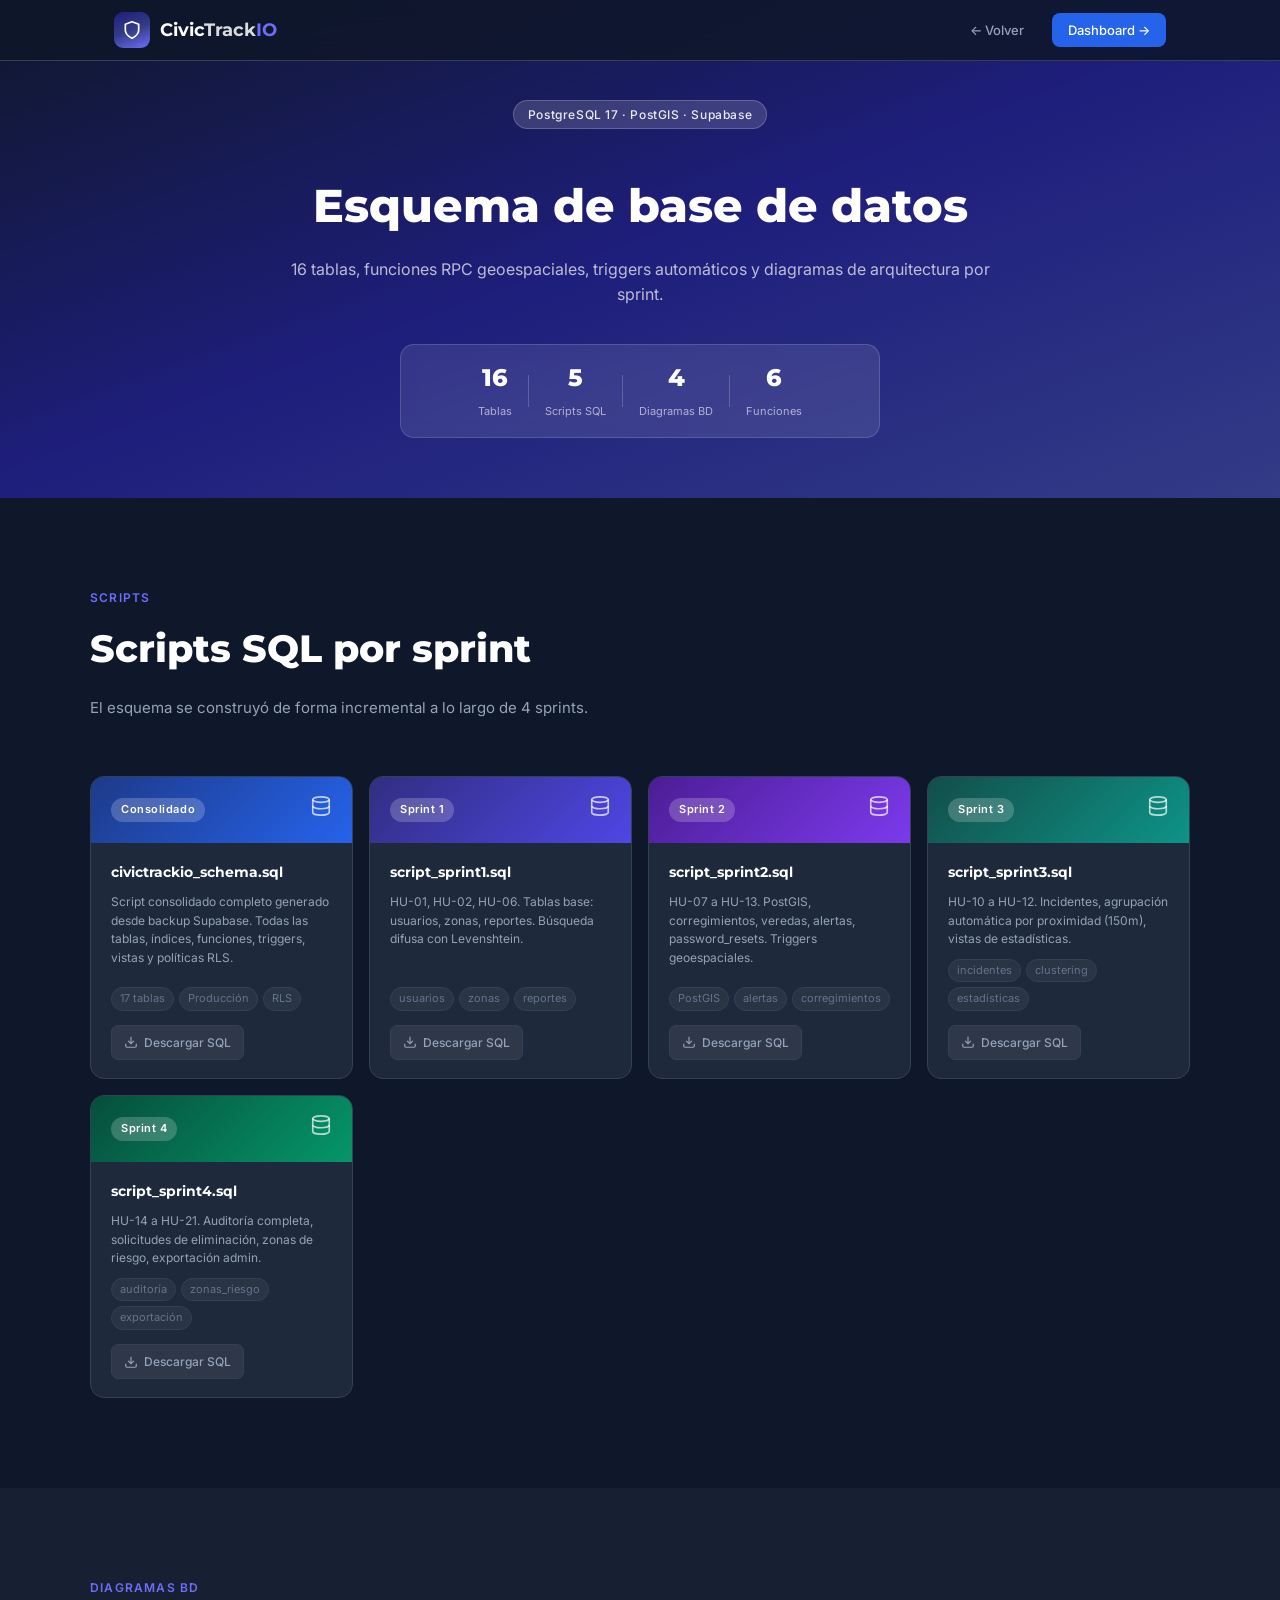
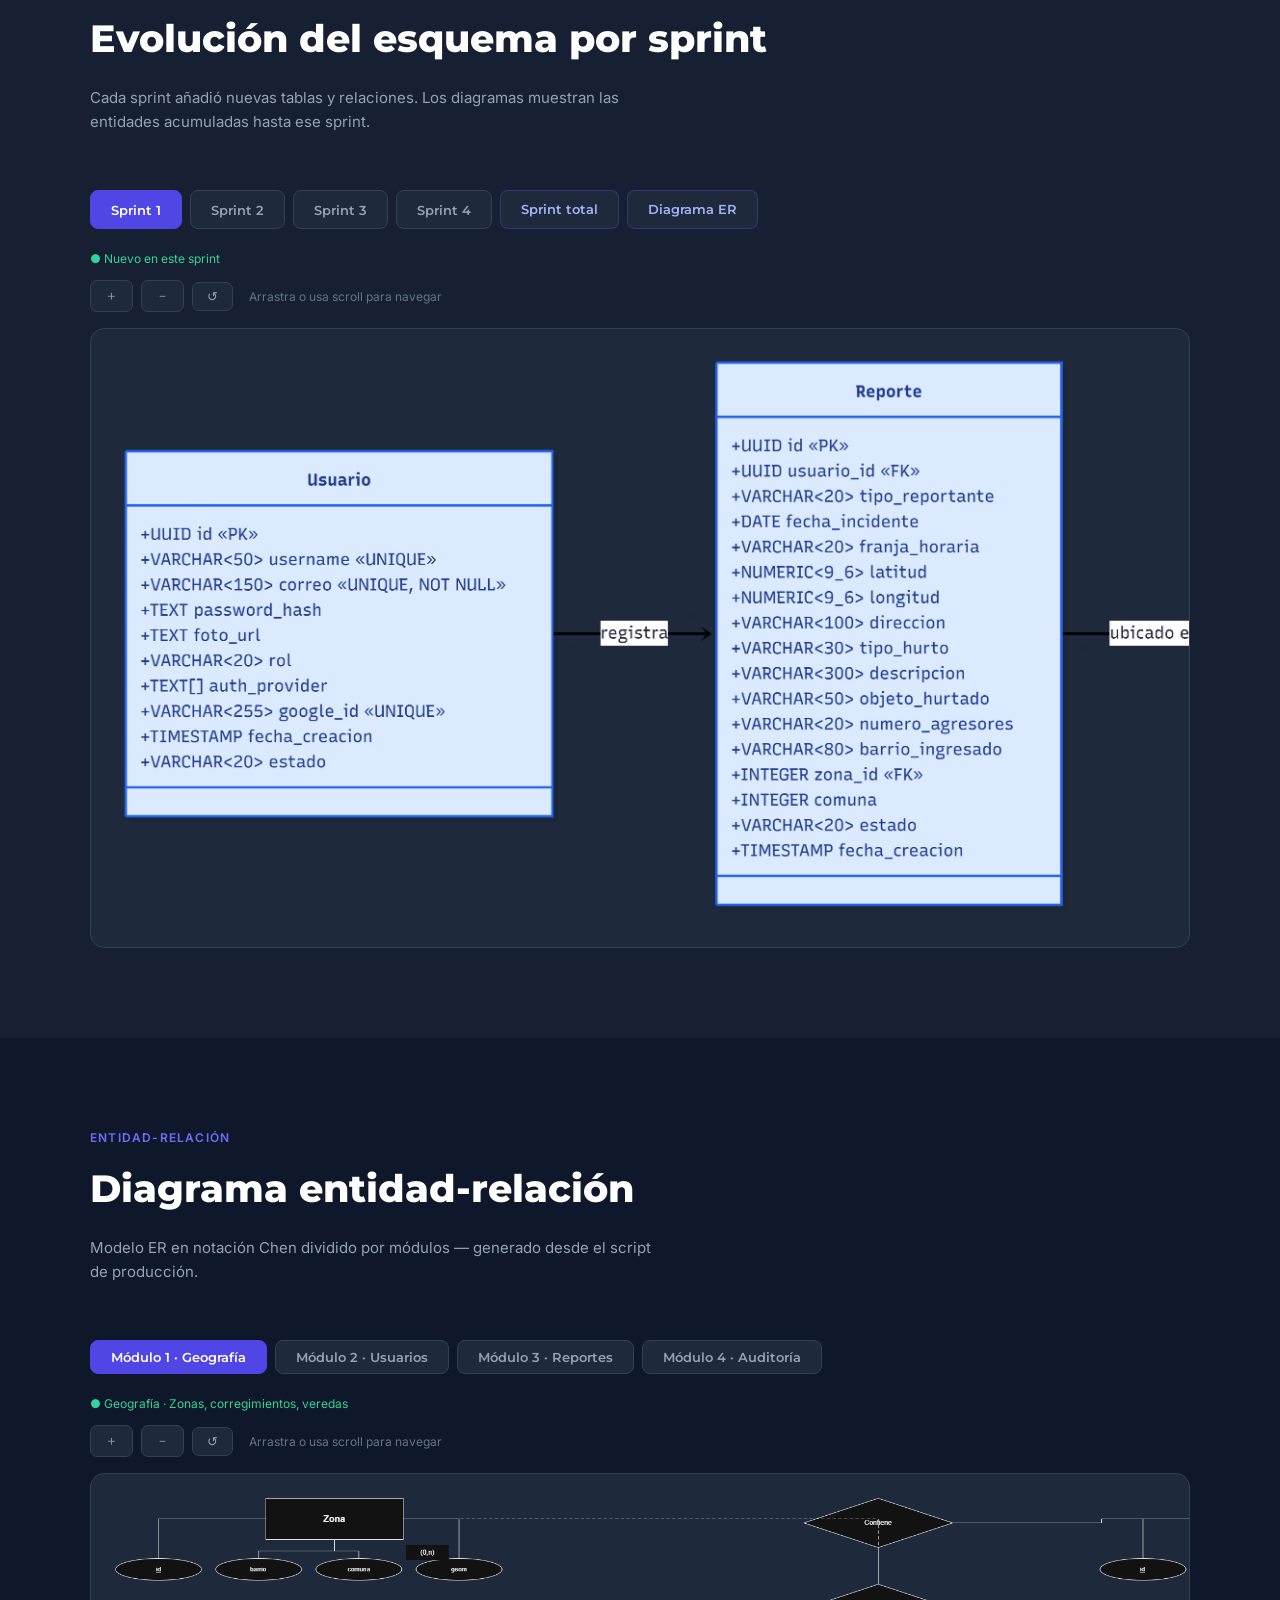
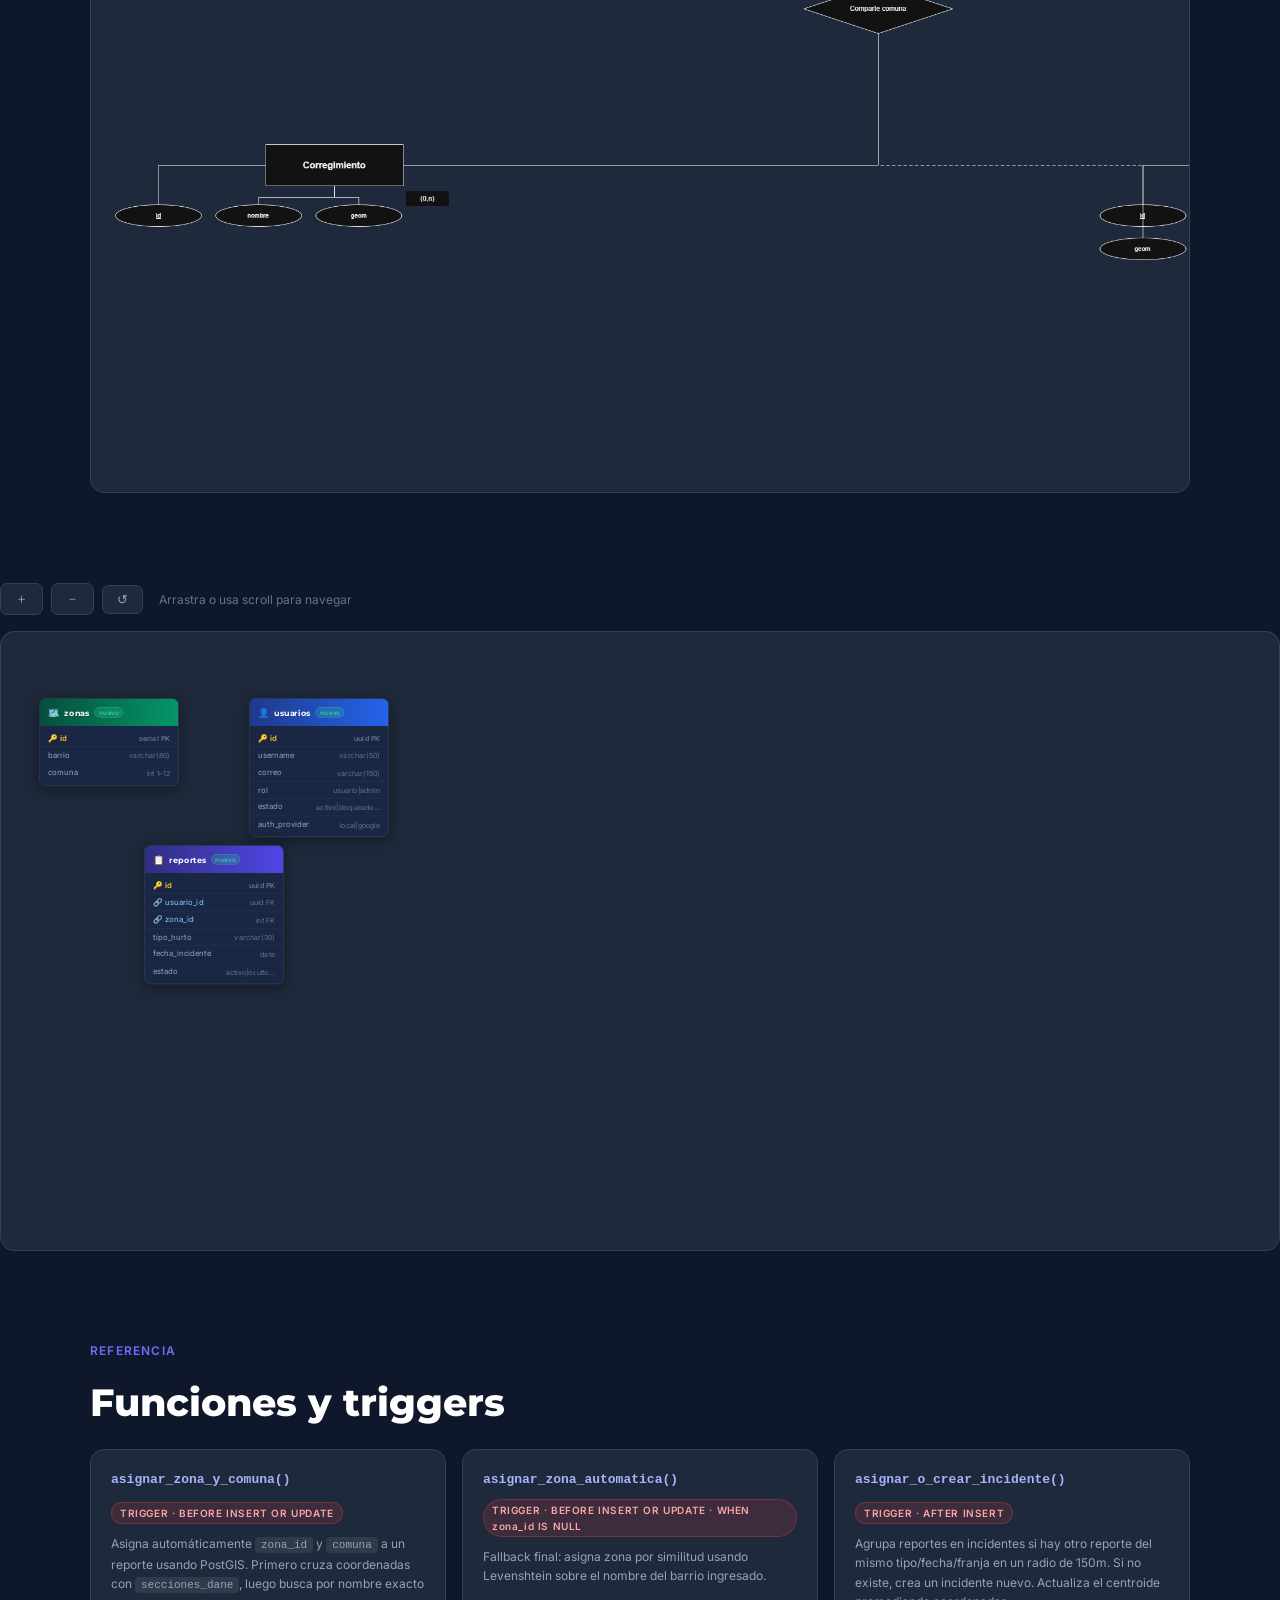
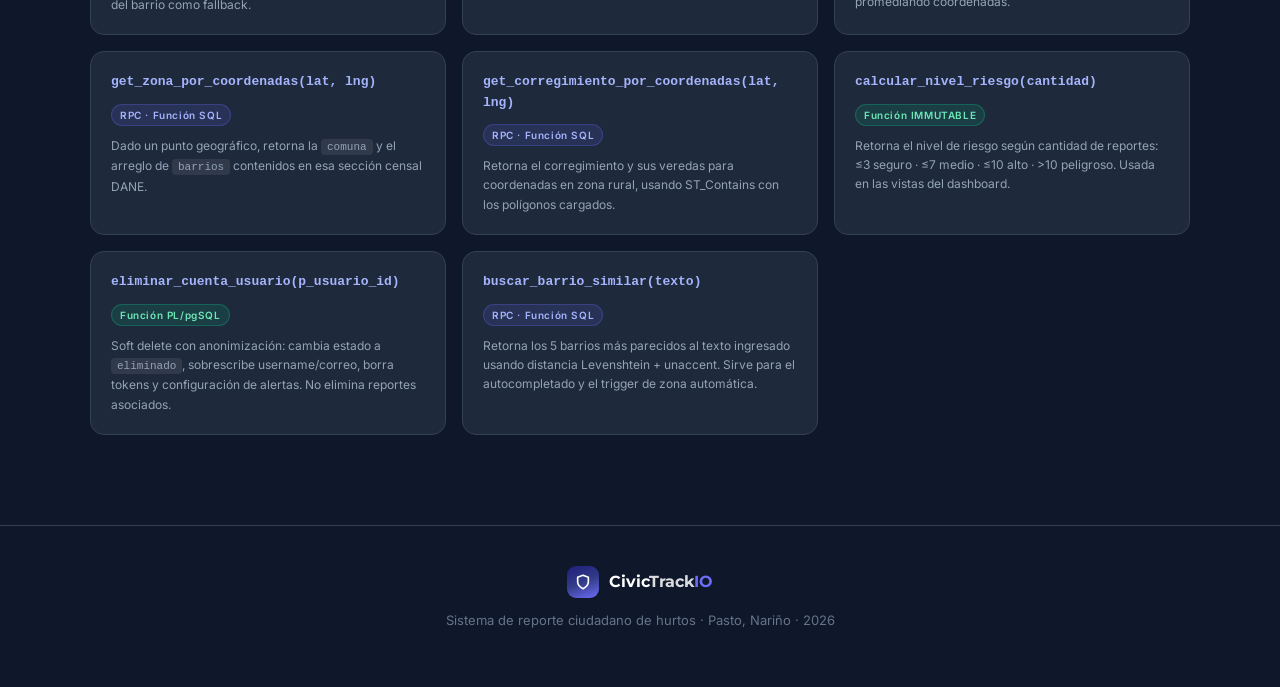
==== commit 5e38d247: "docs: add ER diagrams viewer, BPMN gallery and update DB page - Replace SVG sprint diagrams with ima" ====
--- a/docs-site/db.html
+++ b/docs-site/db.html
@@ -34,15 +34,15 @@
     <div class="db-hero-inner">
       <div class="hero-badge">PostgreSQL 17 · PostGIS · Supabase</div>
       <h1 class="db-hero-title">Esquema de base de datos</h1>
-      <p class="db-hero-sub">16 tablas, funciones RPC geoespaciales, triggers automáticos y vistas de análisis.</p>
+      <p class="db-hero-sub">16 tablas, funciones RPC geoespaciales, triggers automáticos y diagramas de arquitectura por sprint.</p>
       <div class="db-hero-stats">
         <div class="db-stat"><span class="db-stat-num">16</span><span class="db-stat-label">Tablas</span></div>
         <div class="db-stat-div"></div>
+        <div class="db-stat"><span class="db-stat-num">5</span><span class="db-stat-label">Scripts SQL</span></div>
+        <div class="db-stat-div"></div>
+        <div class="db-stat"><span class="db-stat-num">4</span><span class="db-stat-label">Diagramas BD</span></div>
+        <div class="db-stat-div"></div>
         <div class="db-stat"><span class="db-stat-num">6</span><span class="db-stat-label">Funciones</span></div>
-        <div class="db-stat-div"></div>
-        <div class="db-stat"><span class="db-stat-num">3</span><span class="db-stat-label">Triggers</span></div>
-        <div class="db-stat-div"></div>
-        <div class="db-stat"><span class="db-stat-num">8</span><span class="db-stat-label">Vistas</span></div>
       </div>
     </div>
   </section>
@@ -161,6 +161,8 @@
         <button class="uml-tab" data-sprint="2">Sprint 2</button>
         <button class="uml-tab" data-sprint="3">Sprint 3</button>
         <button class="uml-tab" data-sprint="4">Sprint 4</button>
+        <a href="db.html#diagrama-er" class="uml-tab uml-tab-link">Sprint total</a>
+        <a href="db.html#diagrama-er" class="uml-tab uml-tab-link">Diagrama ER</a>
       </div>
 
       <!-- Sprint 1 -->
@@ -246,80 +248,84 @@
     <div class="section-inner">
       <div class="section-label">Entidad-Relación</div>
       <h2 class="section-title">Diagrama entidad-relación</h2>
-      <p class="section-sub">Esquema completo de relaciones del sistema — generado desde el script de producción.</p>
-      <div class="er-controls">
-        <button class="er-btn" id="er-zoom-in">＋</button>
-        <button class="er-btn" id="er-zoom-out">－</button>
-        <button class="er-btn" id="er-reset">↺</button>
-        <span class="er-hint">Arrastra o usa scroll para navegar</span>
-      </div>
-      <div class="er-viewport" id="er-viewport">
-        <div class="er-canvas uml-img-canvas" id="er-canvas">
-          <div class="er-placeholder">
-            <svg width="48" height="48" viewBox="0 0 24 24" fill="none" stroke="currentColor" stroke-width="1.2" opacity="0.3"><rect x="2" y="2" width="8" height="6" rx="1"/><rect x="14" y="2" width="8" height="6" rx="1"/><rect x="8" y="10" width="8" height="6" rx="1"/><rect x="2" y="18" width="8" height="4" rx="1"/><rect x="14" y="18" width="8" height="4" rx="1"/><line x1="6" y1="8" x2="12" y2="10"/><line x1="18" y1="8" x2="12" y2="10"/><line x1="6" y1="18" x2="12" y2="16"/><line x1="18" y1="18" x2="12" y2="16"/></svg>
-            <p>Diagrama ER próximamente</p>
-            <a href="#" class="er-placeholder-btn er-placeholder-btn-disabled" aria-disabled="true">
-              <svg width="14" height="14" viewBox="0 0 24 24" fill="none" stroke="currentColor" stroke-width="2"><path d="M1 12s4-8 11-8 11 8 11 8-4 8-11 8-11-8-11-8z"/><circle cx="12" cy="12" r="3"/></svg>
-              Ver diagrama completo
-            </a>
-          </div>
-        </div>
-      </div>
+      <p class="section-sub">Modelo ER en notación Chen dividido por módulos — generado desde el script de producción.</p>
+
+      <div class="uml-tabs">
+        <button class="er-mod-tab active" data-mod="1">Módulo 1 · Geografía</button>
+        <button class="er-mod-tab" data-mod="2">Módulo 2 · Usuarios</button>
+        <button class="er-mod-tab" data-mod="3">Módulo 3 · Reportes</button>
+        <button class="er-mod-tab" data-mod="4">Módulo 4 · Auditoría</button>
+      </div>
+
+      <!-- Módulo 1 -->
+      <div class="uml-panel active" id="er-mod-1">
+        <div class="uml-legend"><span class="uml-leg" style="color:#34D399;">● Geografía · Zonas, corregimientos, veredas</span></div>
+        <div class="er-controls">
+          <button class="er-btn er-mod-zoom-in uml-zoom-in">＋</button>
+          <button class="er-btn er-mod-zoom-out uml-zoom-out">－</button>
+          <button class="er-btn er-mod-reset uml-reset">↺</button>
+          <span class="er-hint">Arrastra o usa scroll para navegar</span>
+        </div>
+        <div class="er-viewport">
+          <div class="er-canvas uml-img-canvas" id="er-canvas-1">
+            <img src="diagramas-er/CivicTrackIO_Modelo_ER_Chen-Módulo 1 — Geografía.drawio.png" alt="ER Módulo 1 — Geografía" class="uml-diagram-img" />
+          </div>
+        </div>
+      </div>
+
+      <!-- Módulo 2 -->
+      <div class="uml-panel" id="er-mod-2">
+        <div class="uml-legend"><span class="uml-leg" style="color:#60A5FA;">● Usuarios y cuenta</span></div>
+        <div class="er-controls">
+          <button class="er-btn er-mod-zoom-in uml-zoom-in">＋</button>
+          <button class="er-btn er-mod-zoom-out uml-zoom-out">－</button>
+          <button class="er-btn er-mod-reset uml-reset">↺</button>
+          <span class="er-hint">Arrastra o usa scroll para navegar</span>
+        </div>
+        <div class="er-viewport">
+          <div class="er-canvas uml-img-canvas" id="er-canvas-2">
+            <img src="diagramas-er/CivicTrackIO_Modelo_ER_Chen-Módulo 2 — Usuarios y cuenta.drawio.png" alt="ER Módulo 2 — Usuarios y cuenta" class="uml-diagram-img" />
+          </div>
+        </div>
+      </div>
+
+      <!-- Módulo 3 -->
+      <div class="uml-panel" id="er-mod-3">
+        <div class="uml-legend"><span class="uml-leg" style="color:#FB923C;">● Reportes e incidentes</span></div>
+        <div class="er-controls">
+          <button class="er-btn er-mod-zoom-in uml-zoom-in">＋</button>
+          <button class="er-btn er-mod-zoom-out uml-zoom-out">－</button>
+          <button class="er-btn er-mod-reset uml-reset">↺</button>
+          <span class="er-hint">Arrastra o usa scroll para navegar</span>
+        </div>
+        <div class="er-viewport">
+          <div class="er-canvas uml-img-canvas" id="er-canvas-3">
+            <img src="diagramas-er/CivicTrackIO_Modelo_ER_Chen-Módulo 3 — Reportes e incidentes.drawio.png" alt="ER Módulo 3 — Reportes e incidentes" class="uml-diagram-img" />
+          </div>
+        </div>
+      </div>
+
+      <!-- Módulo 4 -->
+      <div class="uml-panel" id="er-mod-4">
+        <div class="uml-legend"><span class="uml-leg" style="color:#94A3B8;">● Auditoría y solicitudes</span></div>
+        <div class="er-controls">
+          <button class="er-btn er-mod-zoom-in uml-zoom-in">＋</button>
+          <button class="er-btn er-mod-zoom-out uml-zoom-out">－</button>
+          <button class="er-btn er-mod-reset uml-reset">↺</button>
+          <span class="er-hint">Arrastra o usa scroll para navegar</span>
+        </div>
+        <div class="er-viewport">
+          <div class="er-canvas uml-img-canvas" id="er-canvas-4">
+            <img src="diagramas-er/CivicTrackIO_Modelo_ER_Chen-Módulo 4 — Auditoría y solicitudes.drawio.png" alt="ER Módulo 4 — Auditoría y solicitudes" class="uml-diagram-img" />
+          </div>
+        </div>
+      </div>
+
     </div>
   </section>
 
-  <!-- DIAGRAMAS UML -->
-  <section class="section section-dark" id="diagramas-uml">
-    <div class="section-inner">
-      <div class="section-label">Diagramas UML</div>
-      <h2 class="section-title">Diagramas UML del sistema</h2>
-      <p class="section-sub">Diagramas de casos de uso, secuencia, clases y actividades del sistema. Se irán añadiendo a medida que se completen.</p>
-
-      <div class="uml-coming-grid">
-        <div class="uml-coming-card uml-coming-placeholder">
-          <div class="uml-coming-icon">
-            <svg width="32" height="32" viewBox="0 0 24 24" fill="none" stroke="currentColor" stroke-width="1.5"><circle cx="12" cy="8" r="4"/><path d="M4 20c0-4 3.6-7 8-7s8 3 8 7"/><circle cx="5" cy="5" r="2"/><circle cx="19" cy="5" r="2"/><line x1="7" y1="5" x2="17" y2="5"/></svg>
-          </div>
-          <div class="uml-coming-title">Casos de uso</div>
-          <div class="uml-coming-desc">Diagrama de actores e interacciones del sistema.</div>
-          <span class="uml-coming-badge">Próximamente</span>
-        </div>
-
-        <div class="uml-coming-card uml-coming-placeholder">
-          <div class="uml-coming-icon">
-            <svg width="32" height="32" viewBox="0 0 24 24" fill="none" stroke="currentColor" stroke-width="1.5"><line x1="4" y1="4" x2="4" y2="20"/><line x1="12" y1="4" x2="12" y2="20"/><line x1="20" y1="4" x2="20" y2="20"/><path d="M4 7h8"/><path d="M4 11h8"/><path d="M12 15h8"/></svg>
-          </div>
-          <div class="uml-coming-title">Secuencia</div>
-          <div class="uml-coming-desc">Flujo de mensajes entre componentes del sistema.</div>
-          <span class="uml-coming-badge">Próximamente</span>
-        </div>
-
-        <div class="uml-coming-card uml-coming-placeholder">
-          <div class="uml-coming-icon">
-            <svg width="32" height="32" viewBox="0 0 24 24" fill="none" stroke="currentColor" stroke-width="1.5"><rect x="2" y="3" width="8" height="5" rx="1"/><rect x="14" y="3" width="8" height="5" rx="1"/><rect x="8" y="14" width="8" height="5" rx="1"/><line x1="6" y1="8" x2="12" y2="14"/><line x1="18" y1="8" x2="12" y2="14"/></svg>
-          </div>
-          <div class="uml-coming-title">Clases</div>
-          <div class="uml-coming-desc">Estructura de clases y relaciones del backend.</div>
-          <span class="uml-coming-badge">Próximamente</span>
-        </div>
-
-        <div class="uml-coming-card uml-coming-placeholder">
-          <div class="uml-coming-icon">
-            <svg width="32" height="32" viewBox="0 0 24 24" fill="none" stroke="currentColor" stroke-width="1.5"><path d="M12 2v4"/><path d="M12 18v4"/><path d="M6 6l2.5 2.5"/><path d="M15.5 15.5L18 18"/><path d="M2 12h4"/><path d="M18 12h4"/><path d="M6 18l2.5-2.5"/><path d="M15.5 8.5L18 6"/><circle cx="12" cy="12" r="3"/></svg>
-          </div>
-          <div class="uml-coming-title">Actividades</div>
-          <div class="uml-coming-desc">Flujos de procesos y decisiones del sistema.</div>
-          <span class="uml-coming-badge">Próximamente</span>
-        </div>
-      </div>
-    </div>
-  </section>
-
   <!-- kept for JS compatibility — hidden duplicate panels removed -->
-  <div style="display:none">
-        <div class="uml-legend">
-          <span class="uml-leg uml-leg-new">● Nuevo en este sprint</span>
-        </div>
+  <div style="display:none"></div>
         <div class="er-controls">
           <button class="er-btn uml-zoom-in">＋</button>
           <button class="er-btn uml-zoom-out">－</button>
--- a/docs-site/db.css
+++ b/docs-site/db.css
@@ -284,3 +284,32 @@
   background: rgba(148,163,184,0.1); color: var(--text-muted);
   border: 1px solid var(--border); padding: 2px 9px; border-radius: 99px;
 }
+
+/* ── Tab-link buttons (Sprint total / ER) ── */
+.uml-tab-link {
+  text-decoration: none;
+  background: var(--bg-card);
+  border: 1px solid rgba(79,70,229,0.4);
+  color: #a5b4fc;
+  font-size: 13px; font-weight: 600;
+  padding: 8px 20px; border-radius: 8px; cursor: pointer;
+  transition: all 0.2s; font-family: var(--font-title);
+  display: inline-flex; align-items: center; gap: 6px;
+}
+.uml-tab-link:hover {
+  background: rgba(79,70,229,0.2);
+  border-color: #6d5fff;
+  color: #c7d2fe;
+}
+
+/* ── ER Module Tabs (same style as uml-tab) ── */
+.er-mod-tab {
+  background: var(--bg-card); border: 1px solid var(--border);
+  color: var(--text-sub); font-size: 13px; font-weight: 600;
+  padding: 8px 20px; border-radius: 8px; cursor: pointer;
+  transition: all 0.2s; font-family: var(--font-title);
+}
+.er-mod-tab:hover { color: #fff; border-color: #4F46E5; }
+.er-mod-tab.active {
+  background: #4F46E5; border-color: #4F46E5; color: #fff;
+}
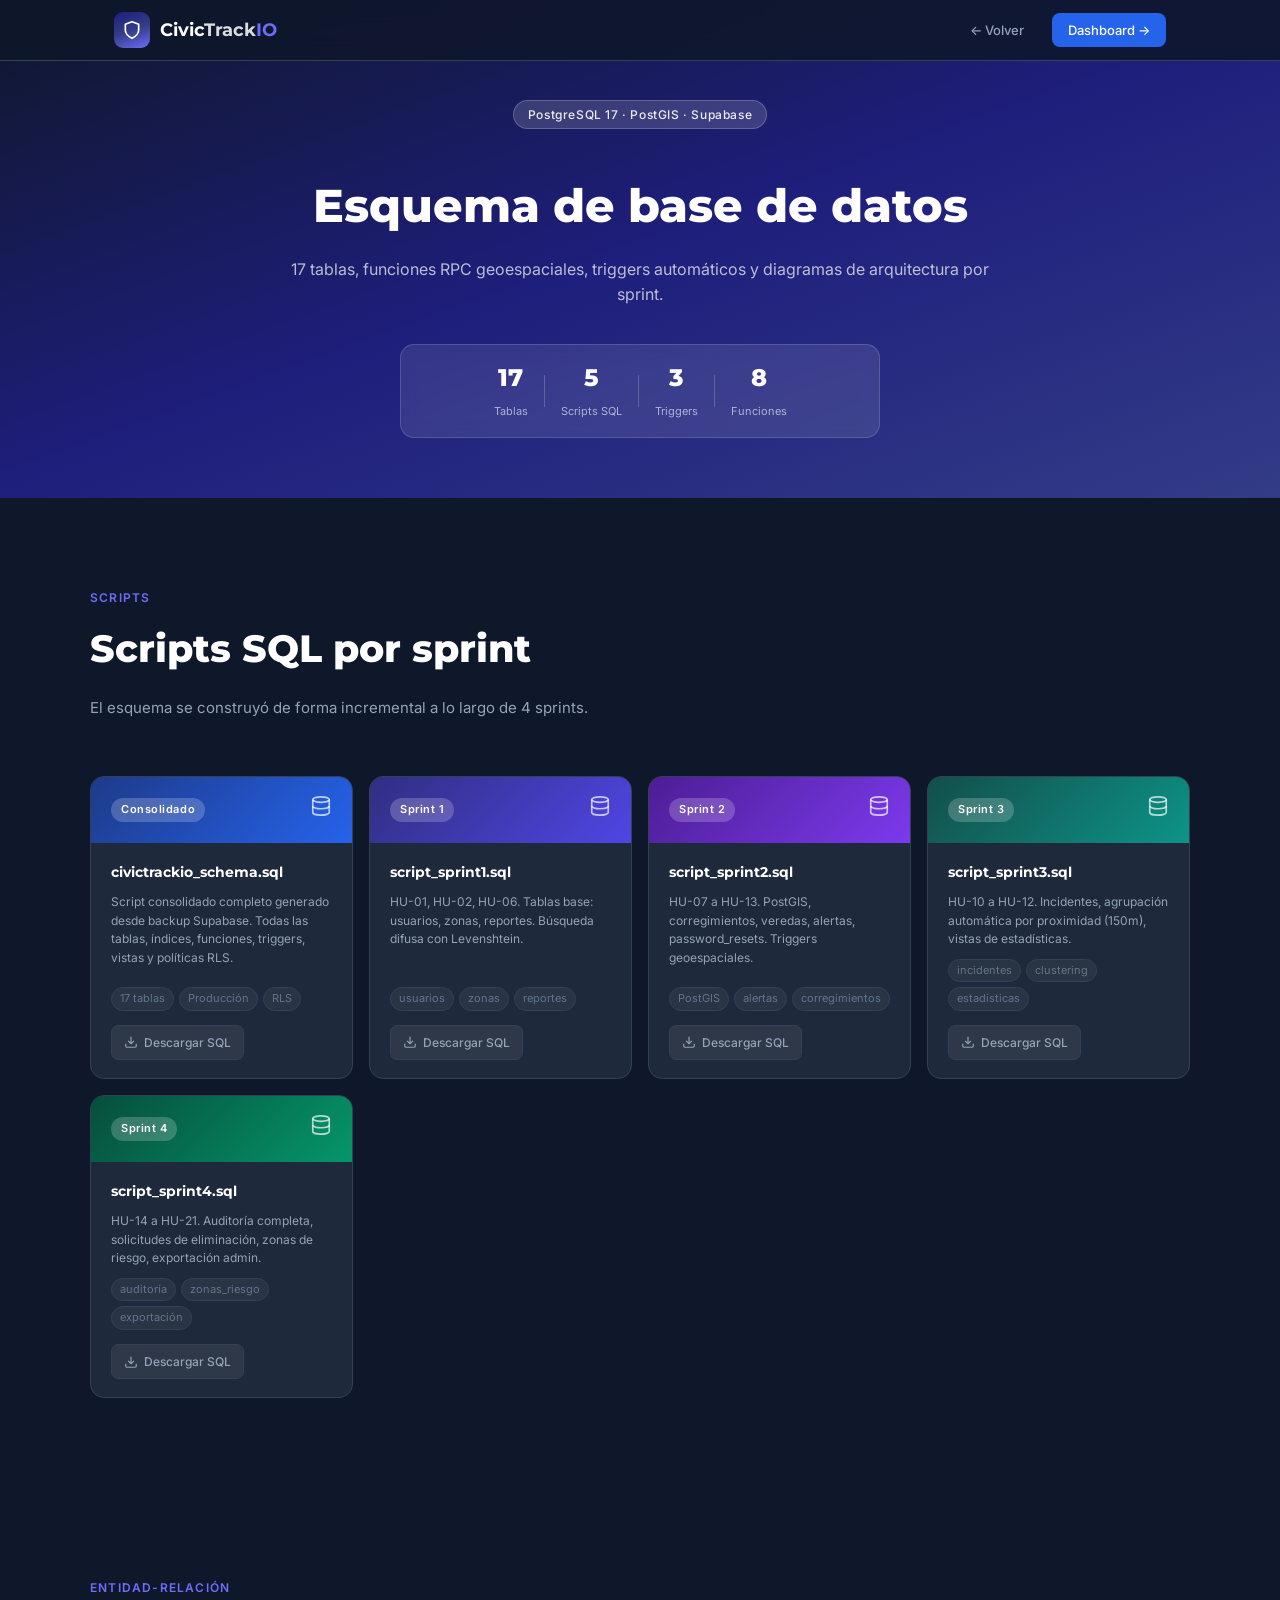
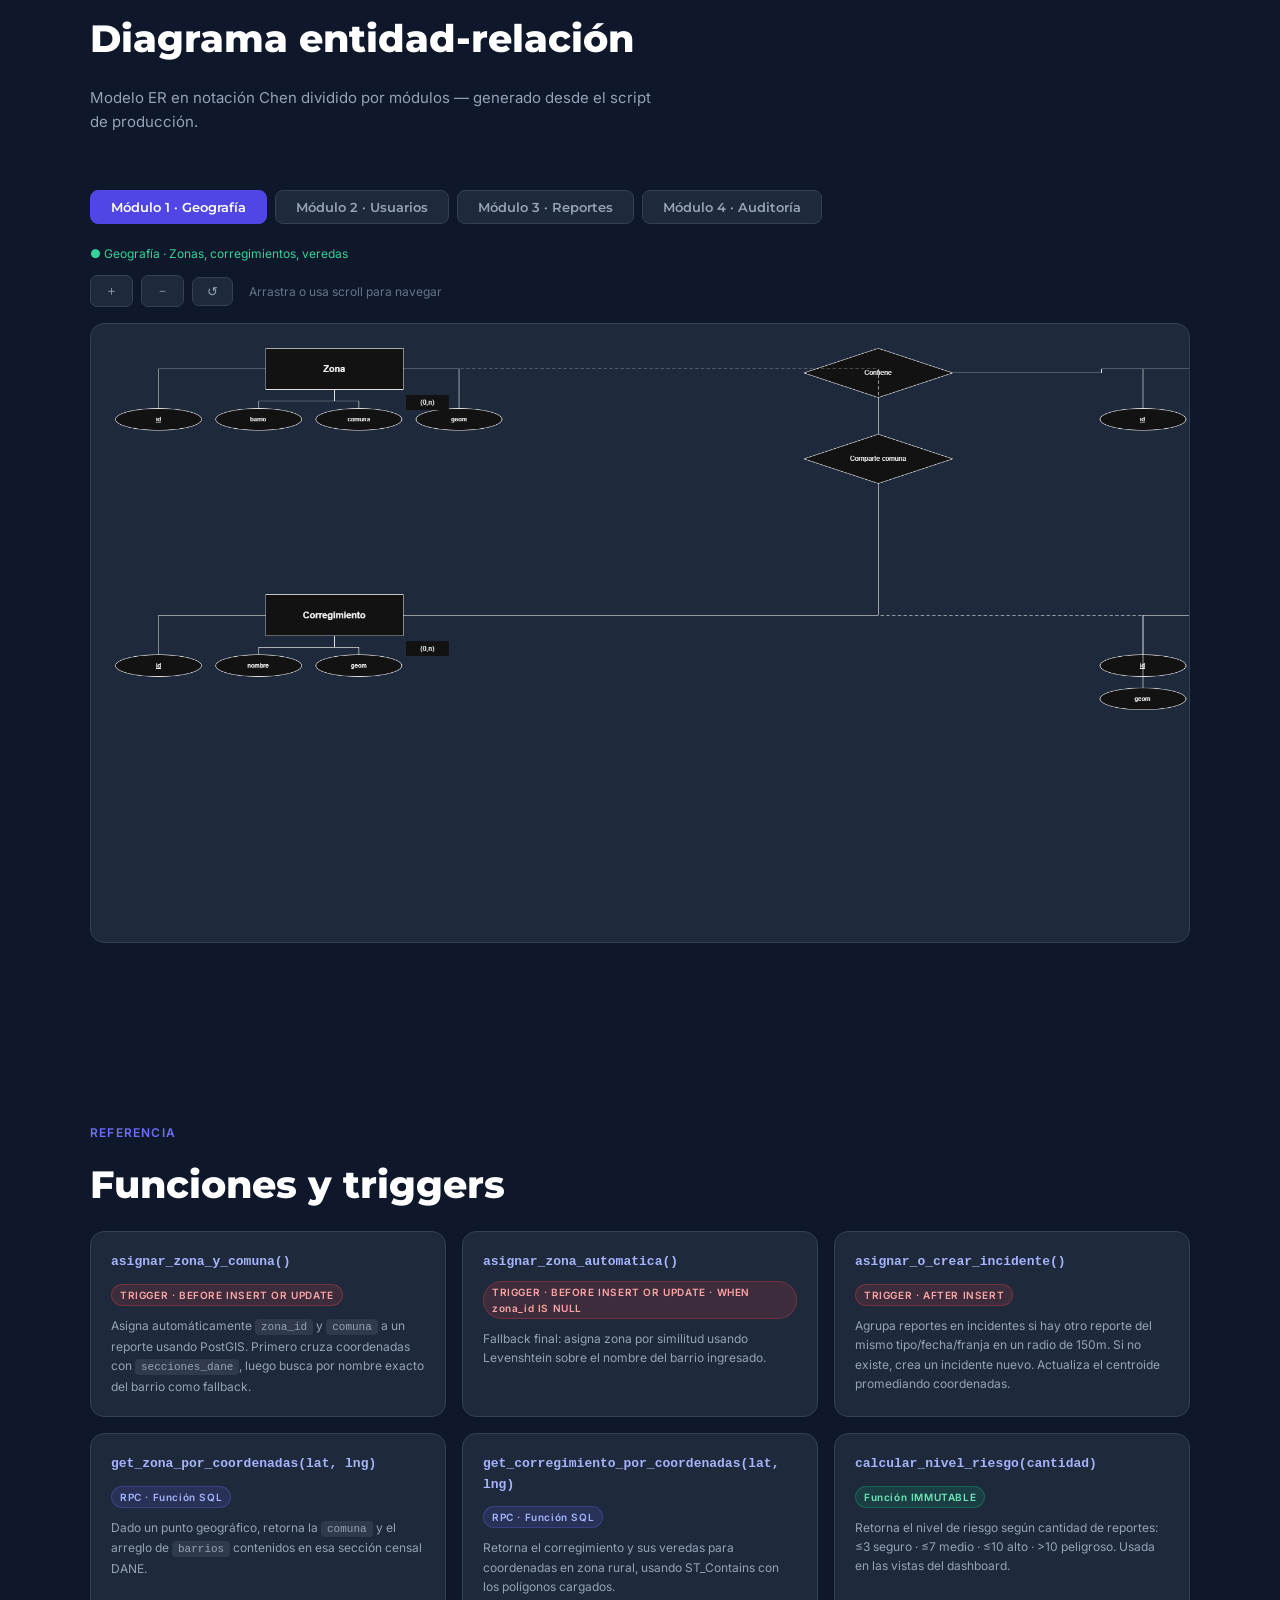
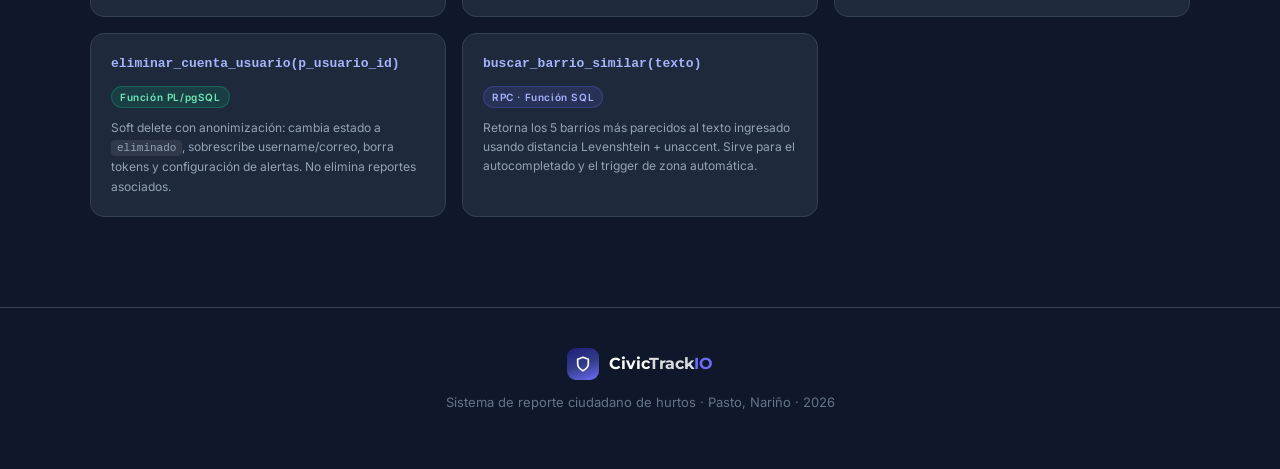
==== commit b0899879: "Update bd.html" ====
--- a/docs-site/db.html
+++ b/docs-site/db.html
@@ -34,15 +34,15 @@
     <div class="db-hero-inner">
       <div class="hero-badge">PostgreSQL 17 · PostGIS · Supabase</div>
       <h1 class="db-hero-title">Esquema de base de datos</h1>
-      <p class="db-hero-sub">16 tablas, funciones RPC geoespaciales, triggers automáticos y diagramas de arquitectura por sprint.</p>
+      <p class="db-hero-sub">17 tablas, funciones RPC geoespaciales, triggers automáticos y diagramas de arquitectura por sprint.</p>
       <div class="db-hero-stats">
-        <div class="db-stat"><span class="db-stat-num">16</span><span class="db-stat-label">Tablas</span></div>
+        <div class="db-stat"><span class="db-stat-num">17</span><span class="db-stat-label">Tablas</span></div>
         <div class="db-stat-div"></div>
         <div class="db-stat"><span class="db-stat-num">5</span><span class="db-stat-label">Scripts SQL</span></div>
         <div class="db-stat-div"></div>
-        <div class="db-stat"><span class="db-stat-num">4</span><span class="db-stat-label">Diagramas BD</span></div>
+        <div class="db-stat"><span class="db-stat-num">3</span><span class="db-stat-label">Triggers</span></div>
         <div class="db-stat-div"></div>
-        <div class="db-stat"><span class="db-stat-num">6</span><span class="db-stat-label">Funciones</span></div>
+        <div class="db-stat"><span class="db-stat-num">8</span><span class="db-stat-label">Funciones</span></div>
       </div>
     </div>
   </section>
@@ -146,100 +146,6 @@
         </div>
 
       </div>
-    </div>
-  </section>
-
-  <!-- DIAGRAMAS BD POR SPRINT -->
-  <section class="section section-dark" id="diagrama">
-    <div class="section-inner">
-      <div class="section-label">Diagramas BD</div>
-      <h2 class="section-title">Evolución del esquema por sprint</h2>
-      <p class="section-sub">Cada sprint añadió nuevas tablas y relaciones. Los diagramas muestran las entidades acumuladas hasta ese sprint.</p>
-
-      <div class="uml-tabs">
-        <button class="uml-tab active" data-sprint="1">Sprint 1</button>
-        <button class="uml-tab" data-sprint="2">Sprint 2</button>
-        <button class="uml-tab" data-sprint="3">Sprint 3</button>
-        <button class="uml-tab" data-sprint="4">Sprint 4</button>
-        <a href="db.html#diagrama-er" class="uml-tab uml-tab-link">Sprint total</a>
-        <a href="db.html#diagrama-er" class="uml-tab uml-tab-link">Diagrama ER</a>
-      </div>
-
-      <!-- Sprint 1 -->
-      <div class="uml-panel active" id="uml-1">
-        <div class="uml-legend"><span class="uml-leg uml-leg-new">● Nuevo en este sprint</span></div>
-        <div class="er-controls">
-          <button class="er-btn uml-zoom-in">＋</button>
-          <button class="er-btn uml-zoom-out">－</button>
-          <button class="er-btn uml-reset">↺</button>
-          <span class="er-hint">Arrastra o usa scroll para navegar</span>
-        </div>
-        <div class="er-viewport">
-          <div class="er-canvas uml-img-canvas" id="canvas-1">
-            <img src="diagramas-uml/diagrama_sprint1.png" alt="Diagrama BD Sprint 1" class="uml-diagram-img" />
-          </div>
-        </div>
-      </div>
-
-      <!-- Sprint 2 -->
-      <div class="uml-panel" id="uml-2">
-        <div class="uml-legend">
-          <span class="uml-leg uml-leg-new">● Nuevo</span>
-          <span class="uml-leg uml-leg-mod">● Modificado</span>
-          <span class="uml-leg uml-leg-existing">● Existente</span>
-        </div>
-        <div class="er-controls">
-          <button class="er-btn uml-zoom-in">＋</button>
-          <button class="er-btn uml-zoom-out">－</button>
-          <button class="er-btn uml-reset">↺</button>
-          <span class="er-hint">Arrastra o usa scroll para navegar</span>
-        </div>
-        <div class="er-viewport">
-          <div class="er-canvas uml-img-canvas" id="canvas-2">
-            <img src="diagramas-uml/diagrama_sprint2.png" alt="Diagrama BD Sprint 2" class="uml-diagram-img" />
-          </div>
-        </div>
-      </div>
-
-      <!-- Sprint 3 -->
-      <div class="uml-panel" id="uml-3">
-        <div class="uml-legend">
-          <span class="uml-leg uml-leg-new">● Nuevo</span>
-          <span class="uml-leg uml-leg-mod">● Modificado</span>
-          <span class="uml-leg uml-leg-existing">● Existente</span>
-        </div>
-        <div class="er-controls">
-          <button class="er-btn uml-zoom-in">＋</button>
-          <button class="er-btn uml-zoom-out">－</button>
-          <button class="er-btn uml-reset">↺</button>
-          <span class="er-hint">Arrastra o usa scroll para navegar</span>
-        </div>
-        <div class="er-viewport">
-          <div class="er-canvas uml-img-canvas" id="canvas-3">
-            <img src="diagramas-uml/diagrama_sprint3.png" alt="Diagrama BD Sprint 3" class="uml-diagram-img" />
-          </div>
-        </div>
-      </div>
-
-      <!-- Sprint 4 -->
-      <div class="uml-panel" id="uml-4">
-        <div class="uml-legend">
-          <span class="uml-leg uml-leg-new">● Nuevo</span>
-          <span class="uml-leg uml-leg-existing">● Existente</span>
-        </div>
-        <div class="er-controls">
-          <button class="er-btn uml-zoom-in">＋</button>
-          <button class="er-btn uml-zoom-out">－</button>
-          <button class="er-btn uml-reset">↺</button>
-          <span class="er-hint">Arrastra o usa scroll para navegar</span>
-        </div>
-        <div class="er-viewport">
-          <div class="er-canvas uml-img-canvas" id="canvas-4">
-            <img src="diagramas-uml/diagrama_sprint4.png" alt="Diagrama BD Sprint 4" class="uml-diagram-img" />
-          </div>
-        </div>
-      </div>
-
     </div>
   </section>
 
@@ -324,633 +230,8 @@
     </div>
   </section>
 
-  <!-- kept for JS compatibility — hidden duplicate panels removed -->
-  <div style="display:none"></div>
-        <div class="er-controls">
-          <button class="er-btn uml-zoom-in">＋</button>
-          <button class="er-btn uml-zoom-out">－</button>
-          <button class="er-btn uml-reset">↺</button>
-          <span class="er-hint">Arrastra o usa scroll para navegar</span>
-        </div>
-        <div class="er-viewport">
-          <div class="er-canvas" id="canvas-1">
-            <svg class="er-svg" id="svg-1" width="900" height="500"></svg>
-
-            <div class="er-table" id="s1-zonas" style="left:40px;top:80px;">
-              <div class="er-table-header er-green"><span class="er-table-icon">🗺️</span><span class="er-table-name">zonas <span class="uml-new-badge">nuevo</span></span></div>
-              <div class="er-table-body">
-                <div class="er-col er-pk">🔑 id <span class="er-type">serial PK</span></div>
-                <div class="er-col">barrio <span class="er-type">varchar(80)</span></div>
-                <div class="er-col">comuna <span class="er-type">int 1–12</span></div>
-              </div>
-            </div>
-
-            <div class="er-table" id="s1-usuarios" style="left:340px;top:80px;">
-              <div class="er-table-header er-blue"><span class="er-table-icon">👤</span><span class="er-table-name">usuarios <span class="uml-new-badge">nuevo</span></span></div>
-              <div class="er-table-body">
-                <div class="er-col er-pk">🔑 id <span class="er-type">uuid PK</span></div>
-                <div class="er-col">username <span class="er-type">varchar(50)</span></div>
-                <div class="er-col">correo <span class="er-type">varchar(150)</span></div>
-                <div class="er-col">rol <span class="er-type">usuario|admin</span></div>
-                <div class="er-col">estado <span class="er-type">activo|bloqueado…</span></div>
-                <div class="er-col">auth_provider <span class="er-type">local|google</span></div>
-              </div>
-            </div>
-
-            <div class="er-table" id="s1-reportes" style="left:190px;top:290px;">
-              <div class="er-table-header er-indigo"><span class="er-table-icon">📋</span><span class="er-table-name">reportes <span class="uml-new-badge">nuevo</span></span></div>
-              <div class="er-table-body">
-                <div class="er-col er-pk">🔑 id <span class="er-type">uuid PK</span></div>
-                <div class="er-col er-fk">🔗 usuario_id <span class="er-type">uuid FK</span></div>
-                <div class="er-col er-fk">🔗 zona_id <span class="er-type">int FK</span></div>
-                <div class="er-col">tipo_hurto <span class="er-type">varchar(30)</span></div>
-                <div class="er-col">fecha_incidente <span class="er-type">date</span></div>
-                <div class="er-col">estado <span class="er-type">activo|oculto…</span></div>
-              </div>
-            </div>
-          </div>
-        </div>
-      </div>
-
-      <!-- Sprint 2: + corregimientos, veredas, secciones_dane, alertas, config_alertas, password_resets -->
-      <div class="uml-panel" id="uml-2">
-        <div class="uml-legend">
-          <span class="uml-leg uml-leg-new">● Nuevo</span>
-          <span class="uml-leg uml-leg-mod">● Modificado</span>
-          <span class="uml-leg uml-leg-existing">● Existente</span>
-        </div>
-        <div class="er-controls">
-          <button class="er-btn uml-zoom-in">＋</button>
-          <button class="er-btn uml-zoom-out">－</button>
-          <button class="er-btn uml-reset">↺</button>
-          <span class="er-hint">Arrastra o usa scroll para navegar</span>
-        </div>
-        <div class="er-viewport">
-          <div class="er-canvas" id="canvas-2">
-            <svg class="er-svg" id="svg-2" width="1200" height="700"></svg>
-
-            <div class="er-table" id="s2-zonas" style="left:20px;top:60px;">
-              <div class="er-table-header er-green"><span class="er-table-icon">🗺️</span><span class="er-table-name">zonas <span class="uml-mod-badge">+geom</span></span></div>
-              <div class="er-table-body">
-                <div class="er-col er-pk">🔑 id <span class="er-type">serial PK</span></div>
-                <div class="er-col">barrio <span class="er-type">varchar(80)</span></div>
-                <div class="er-col">geom <span class="er-type">MultiPolygon ★</span></div>
-              </div>
-            </div>
-
-            <div class="er-table" id="s2-corregimientos" style="left:20px;top:260px;">
-              <div class="er-table-header er-green"><span class="er-table-icon">🌄</span><span class="er-table-name">corregimientos <span class="uml-new-badge">nuevo</span></span></div>
-              <div class="er-table-body">
-                <div class="er-col er-pk">🔑 id <span class="er-type">serial PK</span></div>
-                <div class="er-col">nombre <span class="er-type">varchar(80)</span></div>
-                <div class="er-col">geom <span class="er-type">MultiPolygon</span></div>
-              </div>
-            </div>
-
-            <div class="er-table" id="s2-veredas" style="left:20px;top:450px;">
-              <div class="er-table-header er-green"><span class="er-table-icon">🏘️</span><span class="er-table-name">veredas <span class="uml-new-badge">nuevo</span></span></div>
-              <div class="er-table-body">
-                <div class="er-col er-pk">🔑 id <span class="er-type">serial PK</span></div>
-                <div class="er-col er-fk">🔗 corregimiento_id <span class="er-type">int FK</span></div>
-                <div class="er-col">nombre <span class="er-type">varchar(80)</span></div>
-              </div>
-            </div>
-
-            <div class="er-table" id="s2-secciones" style="left:20px;top:610px;">
-              <div class="er-table-header er-green"><span class="er-table-icon">📐</span><span class="er-table-name">secciones_dane <span class="uml-new-badge">nuevo</span></span></div>
-              <div class="er-table-body">
-                <div class="er-col er-pk">🔑 id <span class="er-type">serial PK</span></div>
-                <div class="er-col">comuna <span class="er-type">int</span></div>
-                <div class="er-col">geom <span class="er-type">MultiPolygon</span></div>
-              </div>
-            </div>
-
-            <div class="er-table" id="s2-usuarios" style="left:340px;top:60px;">
-              <div class="er-table-header er-blue"><span class="er-table-icon">👤</span><span class="er-table-name">usuarios <span class="uml-mod-badge">+fcm</span></span></div>
-              <div class="er-table-body">
-                <div class="er-col er-pk">🔑 id <span class="er-type">uuid PK</span></div>
-                <div class="er-col">username <span class="er-type">varchar(50)</span></div>
-                <div class="er-col">fcm_token <span class="er-type">text ★</span></div>
-              </div>
-            </div>
-
-            <div class="er-table" id="s2-reportes" style="left:340px;top:280px;">
-              <div class="er-table-header er-indigo"><span class="er-table-icon">📋</span><span class="er-table-name">reportes <span class="uml-mod-badge">+rural</span></span></div>
-              <div class="er-table-body">
-                <div class="er-col er-pk">🔑 id <span class="er-type">uuid PK</span></div>
-                <div class="er-col er-fk">🔗 usuario_id <span class="er-type">uuid FK</span></div>
-                <div class="er-col er-fk">🔗 zona_id <span class="er-type">int FK</span></div>
-                <div class="er-col er-fk">🔗 corregimiento_id <span class="er-type">int FK ★</span></div>
-                <div class="er-col er-fk">🔗 vereda_id <span class="er-type">int FK ★</span></div>
-                <div class="er-col">zona_tipo <span class="er-type">urbana|rural ★</span></div>
-              </div>
-            </div>
-
-            <div class="er-table" id="s2-alertas" style="left:680px;top:60px;">
-              <div class="er-table-header er-yellow"><span class="er-table-icon">🔔</span><span class="er-table-name">alertas <span class="uml-new-badge">nuevo</span></span></div>
-              <div class="er-table-body">
-                <div class="er-col er-pk">🔑 id <span class="er-type">uuid PK</span></div>
-                <div class="er-col er-fk">🔗 usuario_id <span class="er-type">uuid FK</span></div>
-                <div class="er-col er-fk">🔗 reporte_id <span class="er-type">uuid FK</span></div>
-                <div class="er-col">distancia_metros <span class="er-type">numeric</span></div>
-                <div class="er-col">leida <span class="er-type">boolean</span></div>
-              </div>
-            </div>
-
-            <div class="er-table" id="s2-config" style="left:680px;top:300px;">
-              <div class="er-table-header er-yellow"><span class="er-table-icon">⚙️</span><span class="er-table-name">configuracion_alertas <span class="uml-new-badge">nuevo</span></span></div>
-              <div class="er-table-body">
-                <div class="er-col er-pk">🔑 id <span class="er-type">uuid PK</span></div>
-                <div class="er-col er-fk">🔗 usuario_id <span class="er-type">uuid FK</span></div>
-                <div class="er-col">radio_metros <span class="er-type">int 100–5000</span></div>
-                <div class="er-col">activo <span class="er-type">boolean</span></div>
-              </div>
-            </div>
-
-            <div class="er-table" id="s2-pwreset" style="left:680px;top:510px;">
-              <div class="er-table-header er-red"><span class="er-table-icon">🔐</span><span class="er-table-name">password_resets <span class="uml-new-badge">nuevo</span></span></div>
-              <div class="er-table-body">
-                <div class="er-col er-pk">🔑 id <span class="er-type">uuid PK</span></div>
-                <div class="er-col er-fk">🔗 usuario_id <span class="er-type">uuid FK</span></div>
-                <div class="er-col">token <span class="er-type">text</span></div>
-                <div class="er-col">expiration <span class="er-type">timestamp</span></div>
-              </div>
-            </div>
-          </div>
-        </div>
-      </div>
-
-      <!-- Sprint 3: + incidentes -->
-      <div class="uml-panel" id="uml-3">
-        <div class="uml-legend">
-          <span class="uml-leg uml-leg-new">● Nuevo</span>
-          <span class="uml-leg uml-leg-mod">● Modificado</span>
-          <span class="uml-leg uml-leg-existing">● Existente</span>
-        </div>
-        <div class="er-controls">
-          <button class="er-btn uml-zoom-in">＋</button>
-          <button class="er-btn uml-zoom-out">－</button>
-          <button class="er-btn uml-reset">↺</button>
-          <span class="er-hint">Arrastra o usa scroll para navegar</span>
-        </div>
-        <div class="er-viewport">
-          <div class="er-canvas" id="canvas-3">
-            <svg class="er-svg" id="svg-3" width="1100" height="660"></svg>
-
-            <div class="er-table" id="s3-zonas" style="left:20px;top:80px;">
-              <div class="er-table-header er-green"><span class="er-table-icon">🗺️</span><span class="er-table-name">zonas</span></div>
-              <div class="er-table-body">
-                <div class="er-col er-pk">🔑 id <span class="er-type">serial PK</span></div>
-                <div class="er-col">barrio <span class="er-type">varchar(80)</span></div>
-              </div>
-            </div>
-
-            <div class="er-table" id="s3-corregimientos" style="left:20px;top:240px;">
-              <div class="er-table-header er-green"><span class="er-table-icon">🌄</span><span class="er-table-name">corregimientos</span></div>
-              <div class="er-table-body">
-                <div class="er-col er-pk">🔑 id <span class="er-type">serial PK</span></div>
-                <div class="er-col">nombre <span class="er-type">varchar(80)</span></div>
-              </div>
-            </div>
-
-            <div class="er-table" id="s3-veredas" style="left:20px;top:390px;">
-              <div class="er-table-header er-green"><span class="er-table-icon">🏘️</span><span class="er-table-name">veredas</span></div>
-              <div class="er-table-body">
-                <div class="er-col er-pk">🔑 id <span class="er-type">serial PK</span></div>
-                <div class="er-col er-fk">🔗 corregimiento_id <span class="er-type">FK</span></div>
-              </div>
-            </div>
-
-            <div class="er-table" id="s3-usuarios" style="left:320px;top:60px;">
-              <div class="er-table-header er-blue"><span class="er-table-icon">👤</span><span class="er-table-name">usuarios</span></div>
-              <div class="er-table-body">
-                <div class="er-col er-pk">🔑 id <span class="er-type">uuid PK</span></div>
-                <div class="er-col">username <span class="er-type">varchar(50)</span></div>
-              </div>
-            </div>
-
-            <div class="er-table" id="s3-reportes" style="left:320px;top:250px;">
-              <div class="er-table-header er-indigo"><span class="er-table-icon">📋</span><span class="er-table-name">reportes <span class="uml-mod-badge">+incidente_id</span></span></div>
-              <div class="er-table-body">
-                <div class="er-col er-pk">🔑 id <span class="er-type">uuid PK</span></div>
-                <div class="er-col er-fk">🔗 usuario_id <span class="er-type">FK</span></div>
-                <div class="er-col er-fk">🔗 zona_id <span class="er-type">FK</span></div>
-                <div class="er-col er-fk">🔗 incidente_id <span class="er-type">uuid FK ★</span></div>
-                <div class="er-col er-fk">🔗 corregimiento_id <span class="er-type">FK</span></div>
-                <div class="er-col er-fk">🔗 vereda_id <span class="er-type">FK</span></div>
-              </div>
-            </div>
-
-            <div class="er-table" id="s3-incidentes" style="left:320px;top:530px;">
-              <div class="er-table-header er-orange"><span class="er-table-icon">⚠️</span><span class="er-table-name">incidentes <span class="uml-new-badge">nuevo</span></span></div>
-              <div class="er-table-body">
-                <div class="er-col er-pk">🔑 id <span class="er-type">uuid PK</span></div>
-                <div class="er-col er-fk">🔗 reporte_principal_id <span class="er-type">uuid FK</span></div>
-                <div class="er-col er-fk">🔗 zona_id <span class="er-type">int FK</span></div>
-                <div class="er-col er-fk">🔗 corregimiento_id <span class="er-type">FK</span></div>
-                <div class="er-col er-fk">🔗 vereda_id <span class="er-type">FK</span></div>
-                <div class="er-col">cantidad_reportes <span class="er-type">int</span></div>
-              </div>
-            </div>
-
-            <div class="er-table" id="s3-alertas" style="left:680px;top:60px;">
-              <div class="er-table-header er-yellow"><span class="er-table-icon">🔔</span><span class="er-table-name">alertas</span></div>
-              <div class="er-table-body">
-                <div class="er-col er-pk">🔑 id <span class="er-type">uuid PK</span></div>
-                <div class="er-col er-fk">🔗 usuario_id <span class="er-type">FK</span></div>
-                <div class="er-col er-fk">🔗 reporte_id <span class="er-type">FK</span></div>
-              </div>
-            </div>
-
-            <div class="er-table" id="s3-config" style="left:680px;top:260px;">
-              <div class="er-table-header er-yellow"><span class="er-table-icon">⚙️</span><span class="er-table-name">configuracion_alertas</span></div>
-              <div class="er-table-body">
-                <div class="er-col er-pk">🔑 id <span class="er-type">uuid PK</span></div>
-                <div class="er-col er-fk">🔗 usuario_id <span class="er-type">FK</span></div>
-                <div class="er-col">radio_metros <span class="er-type">int</span></div>
-              </div>
-            </div>
-
-            <div class="er-table" id="s3-pwreset" style="left:680px;top:430px;">
-              <div class="er-table-header er-red"><span class="er-table-icon">🔐</span><span class="er-table-name">password_resets</span></div>
-              <div class="er-table-body">
-                <div class="er-col er-pk">🔑 id <span class="er-type">uuid PK</span></div>
-                <div class="er-col er-fk">🔗 usuario_id <span class="er-type">FK</span></div>
-              </div>
-            </div>
-          </div>
-        </div>
-      </div>
-
-      <!-- Sprint 4: + auditoria x3, solicitudes_eliminacion, zonas_riesgo, aceptacion_terminos -->
-      <div class="uml-panel" id="uml-4">
-        <div class="uml-legend">
-          <span class="uml-leg uml-leg-new">● Nuevo</span>
-          <span class="uml-leg uml-leg-existing">● Existente</span>
-        </div>
-        <div class="er-controls">
-          <button class="er-btn uml-zoom-in">＋</button>
-          <button class="er-btn uml-zoom-out">－</button>
-          <button class="er-btn uml-reset">↺</button>
-          <span class="er-hint">Arrastra o usa scroll para navegar</span>
-        </div>
-        <div class="er-viewport">
-          <div class="er-canvas" id="canvas-4">
-            <svg class="er-svg" id="svg-4" width="1300" height="800"></svg>
-
-            <div class="er-table" id="s4-usuarios" style="left:520px;top:300px;">
-              <div class="er-table-header er-blue"><span class="er-table-icon">👤</span><span class="er-table-name">usuarios</span></div>
-              <div class="er-table-body">
-                <div class="er-col er-pk">🔑 id <span class="er-type">uuid PK</span></div>
-                <div class="er-col">username <span class="er-type">varchar(50)</span></div>
-                <div class="er-col">rol <span class="er-type">usuario|admin</span></div>
-              </div>
-            </div>
-
-            <div class="er-table" id="s4-reportes" style="left:520px;top:540px;">
-              <div class="er-table-header er-indigo"><span class="er-table-icon">📋</span><span class="er-table-name">reportes</span></div>
-              <div class="er-table-body">
-                <div class="er-col er-pk">🔑 id <span class="er-type">uuid PK</span></div>
-                <div class="er-col er-fk">🔗 usuario_id <span class="er-type">FK</span></div>
-                <div class="er-col">tipo_hurto <span class="er-type">varchar</span></div>
-              </div>
-            </div>
-
-            <div class="er-table" id="s4-incidentes" style="left:520px;top:80px;">
-              <div class="er-table-header er-orange"><span class="er-table-icon">⚠️</span><span class="er-table-name">incidentes</span></div>
-              <div class="er-table-body">
-                <div class="er-col er-pk">🔑 id <span class="er-type">uuid PK</span></div>
-                <div class="er-col er-fk">🔗 reporte_principal_id <span class="er-type">FK</span></div>
-              </div>
-            </div>
-
-            <div class="er-table" id="s4-audit-rep" style="left:20px;top:80px;">
-              <div class="er-table-header er-gray"><span class="er-table-icon">📝</span><span class="er-table-name">auditoria_reportes <span class="uml-new-badge">nuevo</span></span></div>
-              <div class="er-table-body">
-                <div class="er-col er-pk">🔑 id <span class="er-type">uuid PK</span></div>
-                <div class="er-col er-fk">🔗 admin_id <span class="er-type">uuid FK</span></div>
-                <div class="er-col er-fk">🔗 reporte_id <span class="er-type">uuid FK</span></div>
-                <div class="er-col">accion <span class="er-type">ocultar|eliminar…</span></div>
-              </div>
-            </div>
-
-            <div class="er-table" id="s4-audit-edit" style="left:20px;top:320px;">
-              <div class="er-table-header er-gray"><span class="er-table-icon">✏️</span><span class="er-table-name">auditoria_edicion <span class="uml-new-badge">nuevo</span></span></div>
-              <div class="er-table-body">
-                <div class="er-col er-pk">🔑 id <span class="er-type">uuid PK</span></div>
-                <div class="er-col er-fk">🔗 admin_id <span class="er-type">uuid FK</span></div>
-                <div class="er-col er-fk">🔗 reporte_id <span class="er-type">uuid FK</span></div>
-                <div class="er-col">campos_modificados <span class="er-type">text[]</span></div>
-              </div>
-            </div>
-
-            <div class="er-table" id="s4-audit-usr" style="left:20px;top:540px;">
-              <div class="er-table-header er-gray"><span class="er-table-icon">🛡️</span><span class="er-table-name">auditoria_usuarios <span class="uml-new-badge">nuevo</span></span></div>
-              <div class="er-table-body">
-                <div class="er-col er-pk">🔑 id <span class="er-type">uuid PK</span></div>
-                <div class="er-col er-fk">🔗 admin_id <span class="er-type">uuid FK</span></div>
-                <div class="er-col er-fk">🔗 usuario_id <span class="er-type">uuid FK</span></div>
-                <div class="er-col">accion <span class="er-type">bloquear|eliminar…</span></div>
-              </div>
-            </div>
-
-            <div class="er-table" id="s4-solicitudes" style="left:900px;top:80px;">
-              <div class="er-table-header er-orange"><span class="er-table-icon">🗑️</span><span class="er-table-name">solicitudes_eliminacion <span class="uml-new-badge">nuevo</span></span></div>
-              <div class="er-table-body">
-                <div class="er-col er-pk">🔑 id <span class="er-type">uuid PK</span></div>
-                <div class="er-col er-fk">🔗 reporte_id <span class="er-type">uuid FK</span></div>
-                <div class="er-col er-fk">🔗 usuario_id <span class="er-type">uuid FK</span></div>
-                <div class="er-col er-fk">🔗 admin_id <span class="er-type">uuid FK null</span></div>
-                <div class="er-col">estado_solicitud <span class="er-type">pendiente|…</span></div>
-              </div>
-            </div>
-
-            <div class="er-table" id="s4-zonas-riesgo" style="left:900px;top:360px;">
-              <div class="er-table-header er-red"><span class="er-table-icon">🚨</span><span class="er-table-name">zonas_riesgo <span class="uml-new-badge">nuevo</span></span></div>
-              <div class="er-table-body">
-                <div class="er-col er-pk">🔑 id <span class="er-type">uuid PK</span></div>
-                <div class="er-col">nivel_riesgo <span class="er-type">seguro|medio…</span></div>
-                <div class="er-col">cantidad_reportes <span class="er-type">int</span></div>
-                <div class="er-col">radio <span class="er-type">int (metros)</span></div>
-              </div>
-            </div>
-
-            <div class="er-table" id="s4-terminos" style="left:900px;top:580px;">
-              <div class="er-table-header er-teal"><span class="er-table-icon">📄</span><span class="er-table-name">aceptacion_terminos <span class="uml-new-badge">nuevo</span></span></div>
-              <div class="er-table-body">
-                <div class="er-col er-pk">🔑 id <span class="er-type">uuid PK</span></div>
-                <div class="er-col er-fk">🔗 usuario_id <span class="er-type">uuid FK</span></div>
-                <div class="er-col">version_terminos <span class="er-type">varchar(10)</span></div>
-              </div>
-            </div>
-          </div>
-        </div>
-      </div>
-
-    </div>
-  </div><!-- /display:none -->
-
-  <!-- DIAGRAMA COMPLETO — oculto, reemplazado por imagen ER cuando esté disponible -->
-  <div style="display:none">
-  <section class="section"></section>
-    <div class="section-inner">
-      <div class="section-label">Diagrama completo</div>
-      <h2 class="section-title">Todas las tablas — esquema final</h2>
-      <p class="section-sub">Vista consolidada de las 16 tablas con sus relaciones.</p>
-      <div class="er-controls">
-        <button class="er-btn" id="full-zoom-in">＋</button>
-        <button class="er-btn" id="full-zoom-out">－</button>
-        <button class="er-btn" id="full-reset">↺</button>
-        <span class="er-hint">Arrastra o usa scroll para navegar</span>
-      </div>
-      <div class="er-viewport" id="full-viewport">
-        <div class="er-canvas" id="full-canvas">
-          <svg class="er-svg" id="svg-full" width="1600" height="1100"></svg>
-
-          <!-- usuarios -->
-          <div class="er-table" id="t-usuarios" style="left:560px;top:340px;">
-            <div class="er-table-header er-blue">
-              <span class="er-table-icon">👤</span>
-              <span class="er-table-name">usuarios</span>
-            </div>
-            <div class="er-table-body">
-              <div class="er-col er-pk">🔑 id <span class="er-type">uuid PK</span></div>
-              <div class="er-col">username <span class="er-type">varchar(50)</span></div>
-              <div class="er-col">correo <span class="er-type">varchar(150)</span></div>
-              <div class="er-col">rol <span class="er-type">usuario|admin</span></div>
-              <div class="er-col">estado <span class="er-type">activo|bloqueado…</span></div>
-              <div class="er-col">auth_provider <span class="er-type">local|google</span></div>
-              <div class="er-col">fcm_token <span class="er-type">text</span></div>
-            </div>
-          </div>
-
-          <!-- reportes -->
-          <div class="er-table" id="t-reportes" style="left:560px;top:560px;">
-            <div class="er-table-header er-indigo">
-              <span class="er-table-icon">📋</span>
-              <span class="er-table-name">reportes</span>
-            </div>
-            <div class="er-table-body">
-              <div class="er-col er-pk">🔑 id <span class="er-type">uuid PK</span></div>
-              <div class="er-col er-fk">🔗 usuario_id <span class="er-type">uuid FK</span></div>
-              <div class="er-col er-fk">🔗 zona_id <span class="er-type">int FK</span></div>
-              <div class="er-col er-fk">🔗 incidente_id <span class="er-type">uuid FK</span></div>
-              <div class="er-col er-fk">🔗 corregimiento_id <span class="er-type">int FK</span></div>
-              <div class="er-col er-fk">🔗 vereda_id <span class="er-type">int FK</span></div>
-              <div class="er-col">tipo_hurto <span class="er-type">atraco|…</span></div>
-              <div class="er-col">estado <span class="er-type">activo|oculto…</span></div>
-            </div>
-          </div>
-
-          <!-- zonas -->
-          <div class="er-table" id="t-zonas" style="left:60px;top:100px;">
-            <div class="er-table-header er-green">
-              <span class="er-table-icon">🗺️</span>
-              <span class="er-table-name">zonas</span>
-            </div>
-            <div class="er-table-body">
-              <div class="er-col er-pk">🔑 id <span class="er-type">serial PK</span></div>
-              <div class="er-col">barrio <span class="er-type">varchar(80)</span></div>
-              <div class="er-col">comuna <span class="er-type">int 1–12</span></div>
-              <div class="er-col">geom <span class="er-type">MultiPolygon</span></div>
-            </div>
-          </div>
-
-          <!-- corregimientos -->
-          <div class="er-table" id="t-corregimientos" style="left:60px;top:340px;">
-            <div class="er-table-header er-green">
-              <span class="er-table-icon">🌄</span>
-              <span class="er-table-name">corregimientos</span>
-            </div>
-            <div class="er-table-body">
-              <div class="er-col er-pk">🔑 id <span class="er-type">serial PK</span></div>
-              <div class="er-col">nombre <span class="er-type">varchar(80)</span></div>
-              <div class="er-col">geom <span class="er-type">MultiPolygon</span></div>
-            </div>
-          </div>
-
-          <!-- veredas -->
-          <div class="er-table" id="t-veredas" style="left:60px;top:540px;">
-            <div class="er-table-header er-green">
-              <span class="er-table-icon">🏘️</span>
-              <span class="er-table-name">veredas</span>
-            </div>
-            <div class="er-table-body">
-              <div class="er-col er-pk">🔑 id <span class="er-type">serial PK</span></div>
-              <div class="er-col er-fk">🔗 corregimiento_id <span class="er-type">int FK</span></div>
-              <div class="er-col">nombre <span class="er-type">varchar(80)</span></div>
-              <div class="er-col">es_cabecera <span class="er-type">boolean</span></div>
-            </div>
-          </div>
-
-          <!-- secciones_dane -->
-          <div class="er-table" id="t-secciones" style="left:60px;top:740px;">
-            <div class="er-table-header er-green">
-              <span class="er-table-icon">📐</span>
-              <span class="er-table-name">secciones_dane</span>
-            </div>
-            <div class="er-table-body">
-              <div class="er-col er-pk">🔑 id <span class="er-type">serial PK</span></div>
-              <div class="er-col">secu_ccdgo <span class="er-type">varchar(10)</span></div>
-              <div class="er-col">comuna <span class="er-type">int</span></div>
-              <div class="er-col">geom <span class="er-type">MultiPolygon</span></div>
-            </div>
-          </div>
-
-          <!-- incidentes -->
-          <div class="er-table" id="t-incidentes" style="left:560px;top:100px;">
-            <div class="er-table-header er-orange">
-              <span class="er-table-icon">⚠️</span>
-              <span class="er-table-name">incidentes</span>
-            </div>
-            <div class="er-table-body">
-              <div class="er-col er-pk">🔑 id <span class="er-type">uuid PK</span></div>
-              <div class="er-col er-fk">🔗 reporte_principal_id <span class="er-type">uuid FK</span></div>
-              <div class="er-col er-fk">🔗 zona_id <span class="er-type">int FK</span></div>
-              <div class="er-col er-fk">🔗 corregimiento_id <span class="er-type">int FK</span></div>
-              <div class="er-col er-fk">🔗 vereda_id <span class="er-type">int FK</span></div>
-              <div class="er-col">tipo_hurto <span class="er-type">varchar(30)</span></div>
-              <div class="er-col">cantidad_reportes <span class="er-type">int</span></div>
-            </div>
-          </div>
-
-          <!-- alertas -->
-          <div class="er-table" id="t-alertas" style="left:1050px;top:100px;">
-            <div class="er-table-header er-yellow">
-              <span class="er-table-icon">🔔</span>
-              <span class="er-table-name">alertas</span>
-            </div>
-            <div class="er-table-body">
-              <div class="er-col er-pk">🔑 id <span class="er-type">uuid PK</span></div>
-              <div class="er-col er-fk">🔗 usuario_id <span class="er-type">uuid FK</span></div>
-              <div class="er-col er-fk">🔗 reporte_id <span class="er-type">uuid FK</span></div>
-              <div class="er-col">distancia_metros <span class="er-type">numeric</span></div>
-              <div class="er-col">leida <span class="er-type">boolean</span></div>
-            </div>
-          </div>
-
-          <!-- configuracion_alertas -->
-          <div class="er-table" id="t-config-alertas" style="left:1050px;top:320px;">
-            <div class="er-table-header er-yellow">
-              <span class="er-table-icon">⚙️</span>
-              <span class="er-table-name">configuracion_alertas</span>
-            </div>
-            <div class="er-table-body">
-              <div class="er-col er-pk">🔑 id <span class="er-type">uuid PK</span></div>
-              <div class="er-col er-fk">🔗 usuario_id <span class="er-type">uuid FK UNIQUE</span></div>
-              <div class="er-col">radio_metros <span class="er-type">int 100–5000</span></div>
-              <div class="er-col">activo <span class="er-type">boolean</span></div>
-            </div>
-          </div>
-
-          <!-- password_resets -->
-          <div class="er-table" id="t-pw-resets" style="left:1050px;top:510px;">
-            <div class="er-table-header er-red">
-              <span class="er-table-icon">🔐</span>
-              <span class="er-table-name">password_resets</span>
-            </div>
-            <div class="er-table-body">
-              <div class="er-col er-pk">🔑 id <span class="er-type">uuid PK</span></div>
-              <div class="er-col er-fk">🔗 usuario_id <span class="er-type">uuid FK</span></div>
-              <div class="er-col">token <span class="er-type">text</span></div>
-              <div class="er-col">expiration <span class="er-type">timestamp</span></div>
-              <div class="er-col">usado <span class="er-type">boolean</span></div>
-            </div>
-          </div>
-
-          <!-- auditoria_reportes -->
-          <div class="er-table" id="t-audit-rep" style="left:1050px;top:700px;">
-            <div class="er-table-header er-gray">
-              <span class="er-table-icon">📝</span>
-              <span class="er-table-name">auditoria_reportes</span>
-            </div>
-            <div class="er-table-body">
-              <div class="er-col er-pk">🔑 id <span class="er-type">uuid PK</span></div>
-              <div class="er-col er-fk">🔗 admin_id <span class="er-type">uuid FK</span></div>
-              <div class="er-col er-fk">🔗 reporte_id <span class="er-type">uuid FK</span></div>
-              <div class="er-col">accion <span class="er-type">ocultar|eliminar…</span></div>
-            </div>
-          </div>
-
-          <!-- auditoria_edicion_reportes -->
-          <div class="er-table" id="t-audit-edit" style="left:1050px;top:890px;">
-            <div class="er-table-header er-gray">
-              <span class="er-table-icon">✏️</span>
-              <span class="er-table-name">auditoria_edicion_reportes</span>
-            </div>
-            <div class="er-table-body">
-              <div class="er-col er-pk">🔑 id <span class="er-type">uuid PK</span></div>
-              <div class="er-col er-fk">🔗 admin_id <span class="er-type">uuid FK</span></div>
-              <div class="er-col er-fk">🔗 reporte_id <span class="er-type">uuid FK</span></div>
-              <div class="er-col">campos_modificados <span class="er-type">text[]</span></div>
-              <div class="er-col">valores_anteriores <span class="er-type">jsonb</span></div>
-            </div>
-          </div>
-
-          <!-- auditoria_usuarios -->
-          <div class="er-table" id="t-audit-usr" style="left:560px;top:860px;">
-            <div class="er-table-header er-gray">
-              <span class="er-table-icon">🛡️</span>
-              <span class="er-table-name">auditoria_usuarios</span>
-            </div>
-            <div class="er-table-body">
-              <div class="er-col er-pk">🔑 id <span class="er-type">uuid PK</span></div>
-              <div class="er-col er-fk">🔗 admin_id <span class="er-type">uuid FK</span></div>
-              <div class="er-col er-fk">🔗 usuario_id <span class="er-type">uuid FK</span></div>
-              <div class="er-col">accion <span class="er-type">bloquear|eliminar…</span></div>
-            </div>
-          </div>
-
-          <!-- zonas_riesgo -->
-          <div class="er-table" id="t-zonas-riesgo" style="left:310px;top:860px;">
-            <div class="er-table-header er-red">
-              <span class="er-table-icon">🚨</span>
-              <span class="er-table-name">zonas_riesgo</span>
-            </div>
-            <div class="er-table-body">
-              <div class="er-col er-pk">🔑 id <span class="er-type">uuid PK</span></div>
-              <div class="er-col">latitud_centro <span class="er-type">numeric(9,6)</span></div>
-              <div class="er-col">longitud_centro <span class="er-type">numeric(9,6)</span></div>
-              <div class="er-col">nivel_riesgo <span class="er-type">seguro|medio|alto…</span></div>
-              <div class="er-col">cantidad_reportes <span class="er-type">int</span></div>
-              <div class="er-col">radio <span class="er-type">int (metros)</span></div>
-            </div>
-          </div>
-
-          <!-- solicitudes_eliminacion -->
-          <div class="er-table" id="t-solicitudes" style="left:310px;top:100px;">
-            <div class="er-table-header er-orange">
-              <span class="er-table-icon">🗑️</span>
-              <span class="er-table-name">solicitudes_eliminacion</span>
-            </div>
-            <div class="er-table-body">
-              <div class="er-col er-pk">🔑 id <span class="er-type">uuid PK</span></div>
-              <div class="er-col er-fk">🔗 reporte_id <span class="er-type">uuid FK</span></div>
-              <div class="er-col er-fk">🔗 usuario_id <span class="er-type">uuid FK</span></div>
-              <div class="er-col er-fk">🔗 admin_id <span class="er-type">uuid FK null</span></div>
-              <div class="er-col">estado_solicitud <span class="er-type">pendiente|…</span></div>
-            </div>
-          </div>
-
-          <!-- aceptacion_terminos -->
-          <div class="er-table" id="t-terminos" style="left:310px;top:380px;">
-            <div class="er-table-header er-teal">
-              <span class="er-table-icon">📄</span>
-              <span class="er-table-name">aceptacion_terminos</span>
-            </div>
-            <div class="er-table-body">
-              <div class="er-col er-pk">🔑 id <span class="er-type">uuid PK</span></div>
-              <div class="er-col er-fk">🔗 usuario_id <span class="er-type">uuid FK</span></div>
-              <div class="er-col">version_terminos <span class="er-type">varchar(10)</span></div>
-              <div class="er-col">ip_origen <span class="er-type">varchar(45)</span></div>
-            </div>
-          </div>
-
-        </div><!-- /er-canvas -->
-      </div><!-- /er-viewport -->
-    </div>
-  </section>
-  </div><!-- /display:none diagrama completo -->
+
+
 
 <section class="section">
     <div class="section-inner">
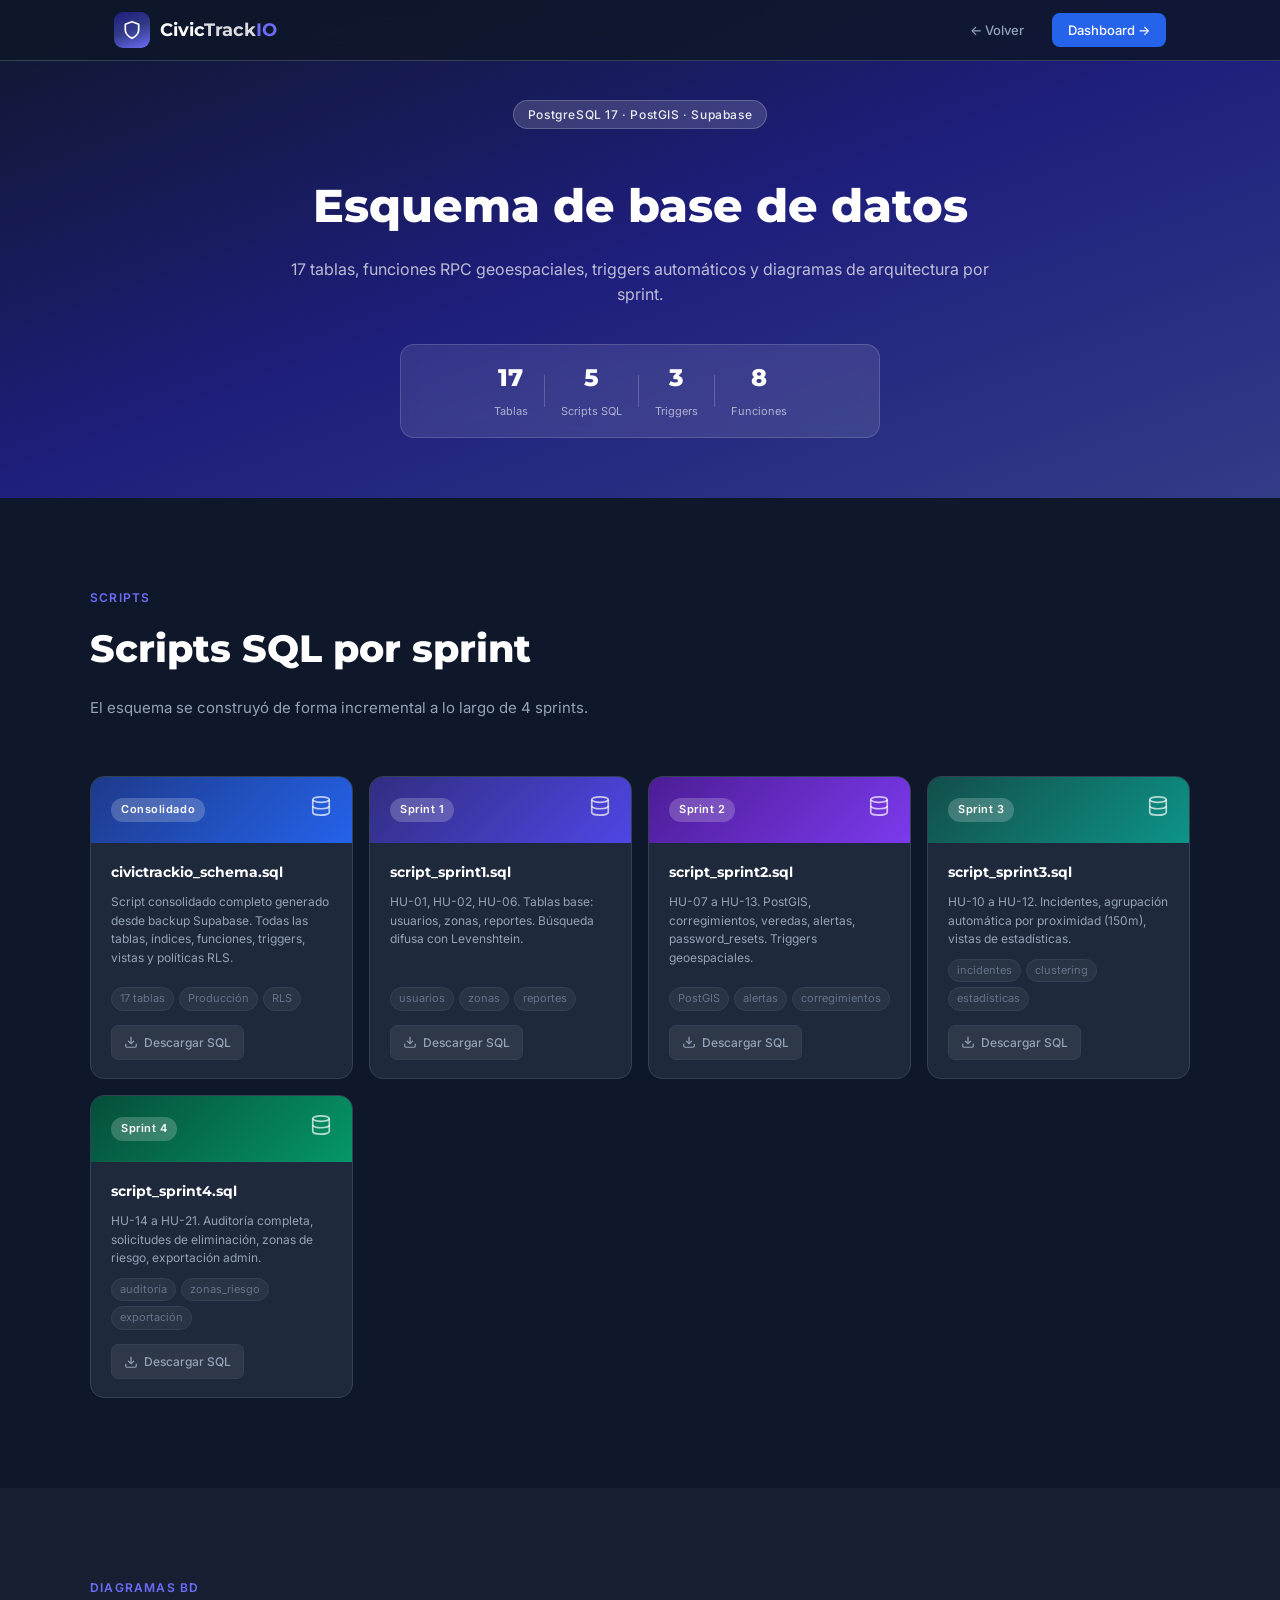
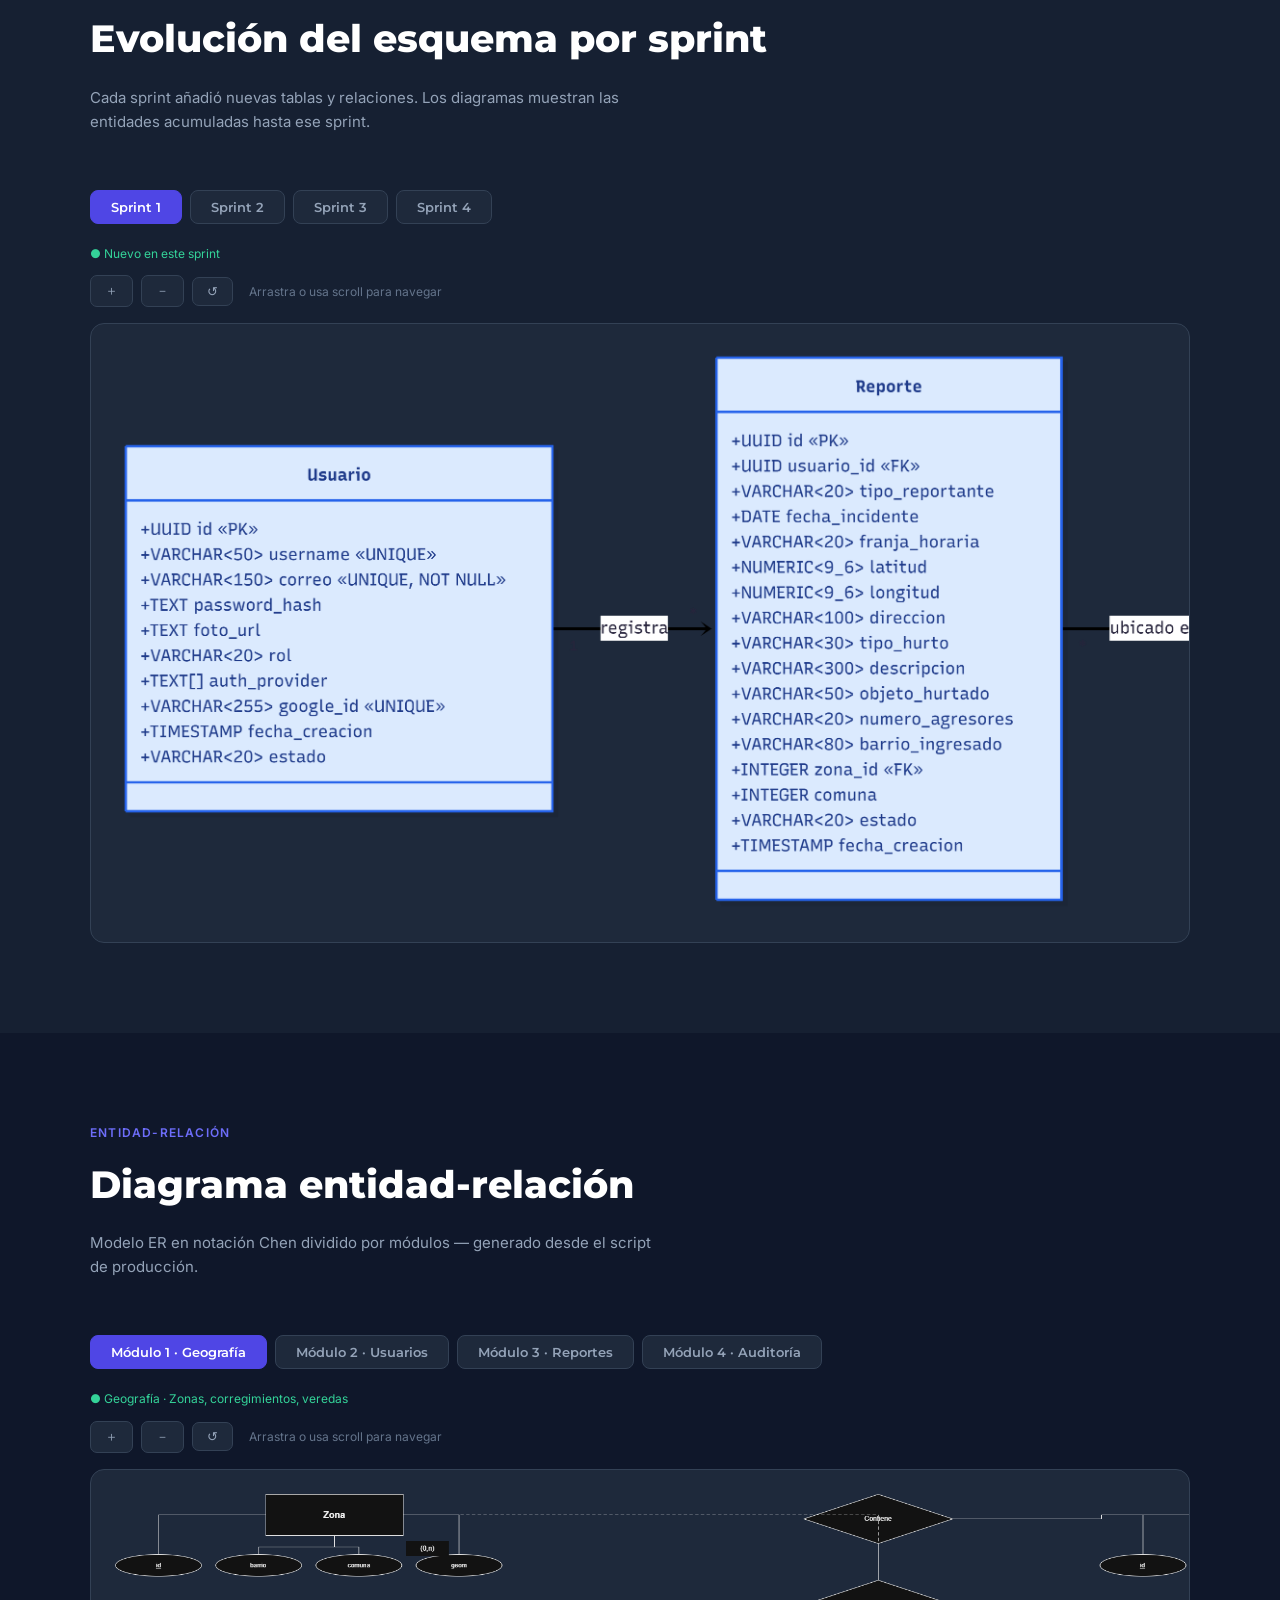
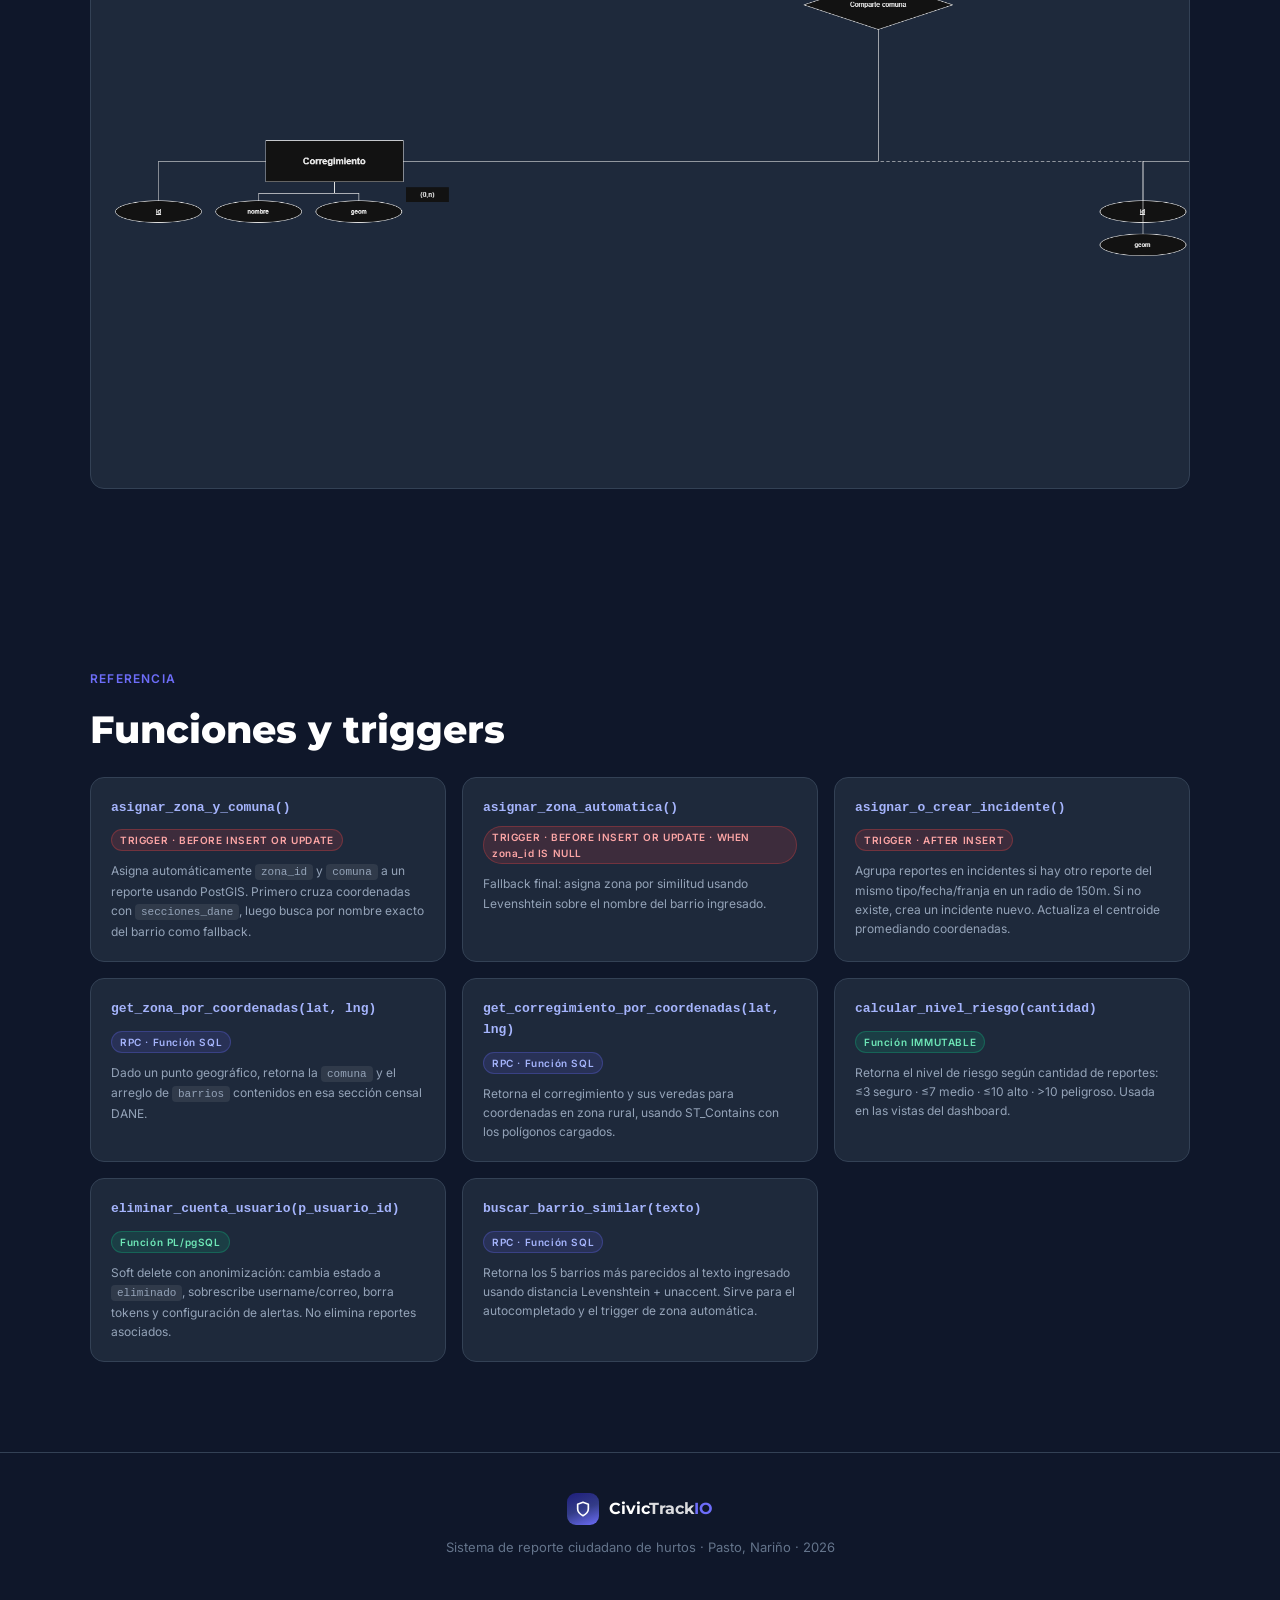
==== commit 3f20aed5: "seccion diagramas uml" ====
--- a/docs-site/db.html
+++ b/docs-site/db.html
@@ -149,6 +149,98 @@
     </div>
   </section>
 
+  <!-- DIAGRAMAS BD POR SPRINT -->
+  <section class="section section-dark" id="diagrama">
+    <div class="section-inner">
+      <div class="section-label">Diagramas BD</div>
+      <h2 class="section-title">Evolución del esquema por sprint</h2>
+      <p class="section-sub">Cada sprint añadió nuevas tablas y relaciones. Los diagramas muestran las entidades acumuladas hasta ese sprint.</p>
+
+      <div class="uml-tabs">
+        <button class="uml-tab active" data-sprint="1">Sprint 1</button>
+        <button class="uml-tab" data-sprint="2">Sprint 2</button>
+        <button class="uml-tab" data-sprint="3">Sprint 3</button>
+        <button class="uml-tab" data-sprint="4">Sprint 4</button>
+      </div>
+
+      <!-- Sprint 1 -->
+      <div class="uml-panel active" id="uml-1">
+        <div class="uml-legend"><span class="uml-leg uml-leg-new">● Nuevo en este sprint</span></div>
+        <div class="er-controls">
+          <button class="er-btn uml-zoom-in">＋</button>
+          <button class="er-btn uml-zoom-out">－</button>
+          <button class="er-btn uml-reset">↺</button>
+          <span class="er-hint">Arrastra o usa scroll para navegar</span>
+        </div>
+        <div class="er-viewport">
+          <div class="er-canvas uml-img-canvas" id="canvas-1">
+            <img src="diagramas-uml/diagrama_sprint1.png" alt="Diagrama BD Sprint 1" class="uml-diagram-img" />
+          </div>
+        </div>
+      </div>
+
+      <!-- Sprint 2 -->
+      <div class="uml-panel" id="uml-2">
+        <div class="uml-legend">
+          <span class="uml-leg uml-leg-new">● Nuevo</span>
+          <span class="uml-leg uml-leg-mod">● Modificado</span>
+          <span class="uml-leg uml-leg-existing">● Existente</span>
+        </div>
+        <div class="er-controls">
+          <button class="er-btn uml-zoom-in">＋</button>
+          <button class="er-btn uml-zoom-out">－</button>
+          <button class="er-btn uml-reset">↺</button>
+          <span class="er-hint">Arrastra o usa scroll para navegar</span>
+        </div>
+        <div class="er-viewport">
+          <div class="er-canvas uml-img-canvas" id="canvas-2">
+            <img src="diagramas-uml/diagrama_sprint2.png" alt="Diagrama BD Sprint 2" class="uml-diagram-img" />
+          </div>
+        </div>
+      </div>
+
+      <!-- Sprint 3 -->
+      <div class="uml-panel" id="uml-3">
+        <div class="uml-legend">
+          <span class="uml-leg uml-leg-new">● Nuevo</span>
+          <span class="uml-leg uml-leg-mod">● Modificado</span>
+          <span class="uml-leg uml-leg-existing">● Existente</span>
+        </div>
+        <div class="er-controls">
+          <button class="er-btn uml-zoom-in">＋</button>
+          <button class="er-btn uml-zoom-out">－</button>
+          <button class="er-btn uml-reset">↺</button>
+          <span class="er-hint">Arrastra o usa scroll para navegar</span>
+        </div>
+        <div class="er-viewport">
+          <div class="er-canvas uml-img-canvas" id="canvas-3">
+            <img src="diagramas-uml/diagrama_sprint3.png" alt="Diagrama BD Sprint 3" class="uml-diagram-img" />
+          </div>
+        </div>
+      </div>
+
+      <!-- Sprint 4 -->
+      <div class="uml-panel" id="uml-4">
+        <div class="uml-legend">
+          <span class="uml-leg uml-leg-new">● Nuevo</span>
+          <span class="uml-leg uml-leg-existing">● Existente</span>
+        </div>
+        <div class="er-controls">
+          <button class="er-btn uml-zoom-in">＋</button>
+          <button class="er-btn uml-zoom-out">－</button>
+          <button class="er-btn uml-reset">↺</button>
+          <span class="er-hint">Arrastra o usa scroll para navegar</span>
+        </div>
+        <div class="er-viewport">
+          <div class="er-canvas uml-img-canvas" id="canvas-4">
+            <img src="diagramas-uml/diagrama_sprint4.png" alt="Diagrama BD Sprint 4" class="uml-diagram-img" />
+          </div>
+        </div>
+      </div>
+
+    </div>
+  </section>
+
   <!-- DIAGRAMA ER -->
   <section class="section" id="diagrama-er">
     <div class="section-inner">
